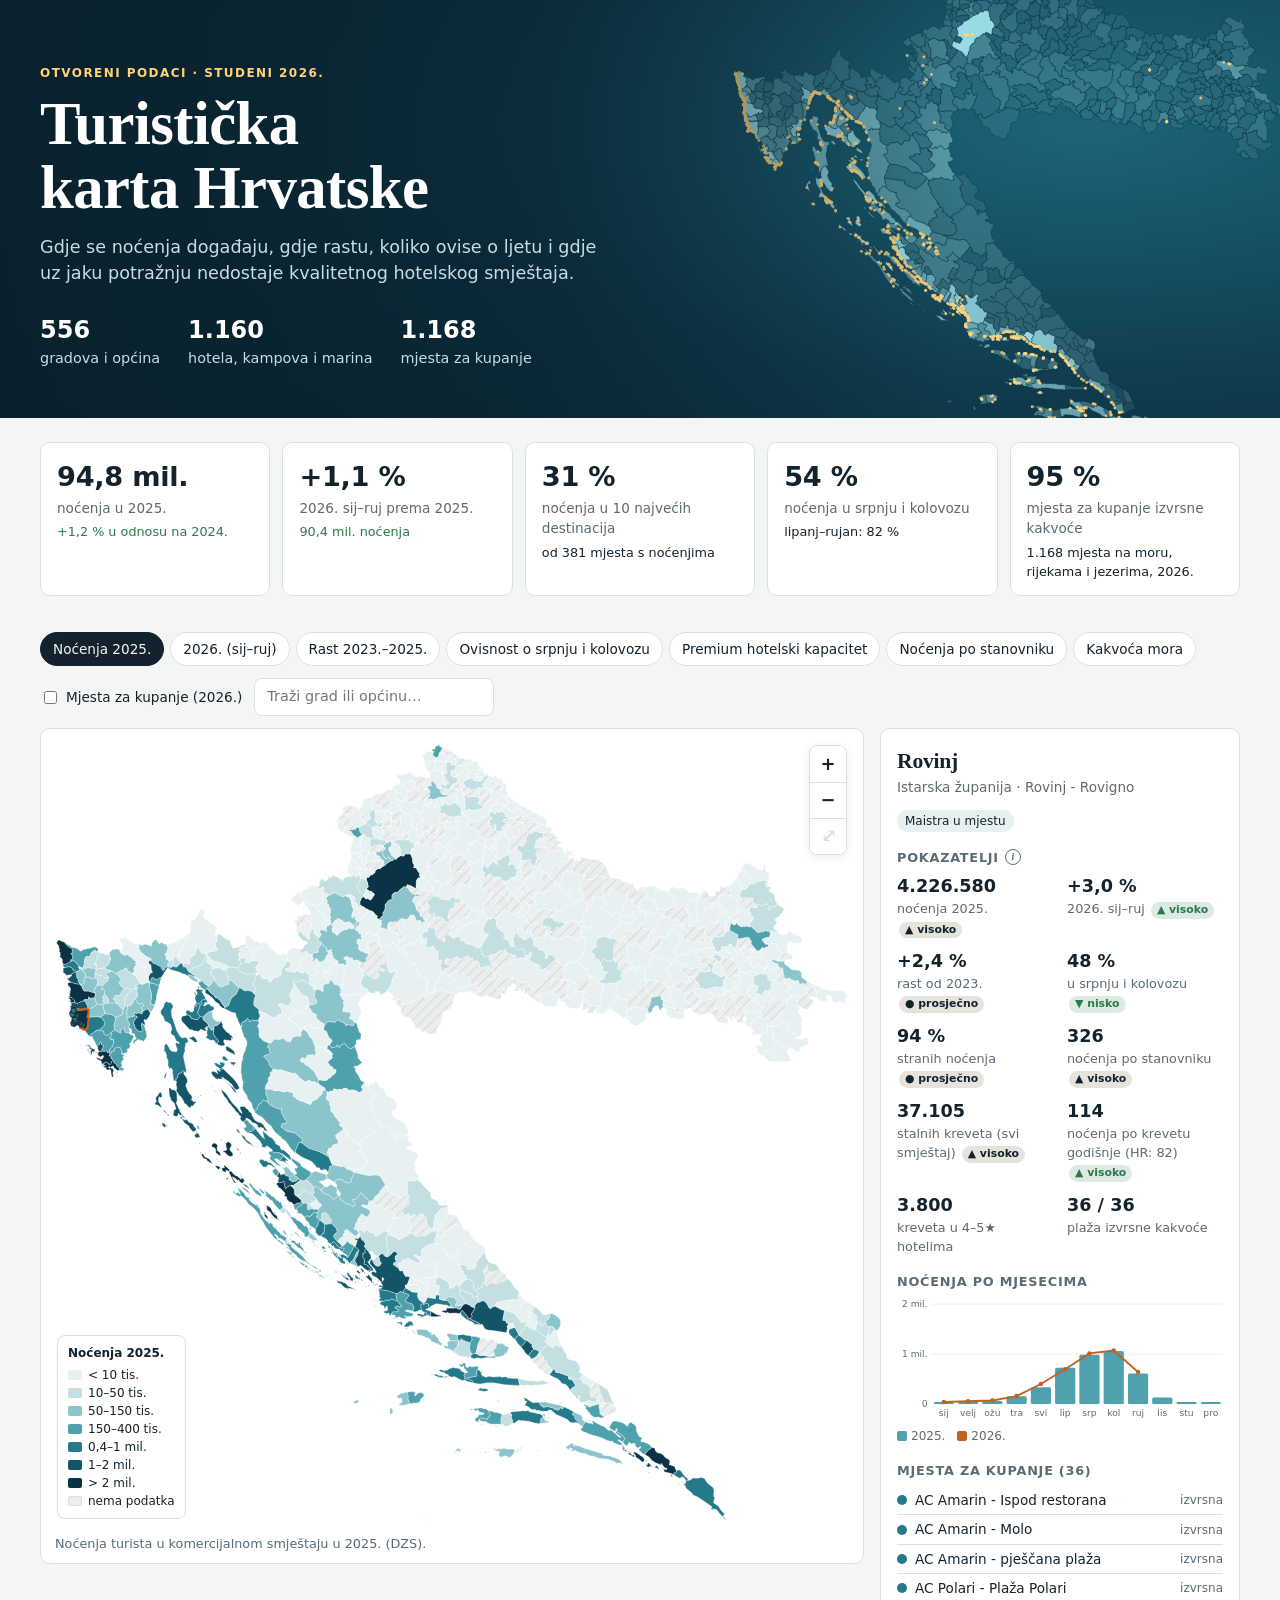
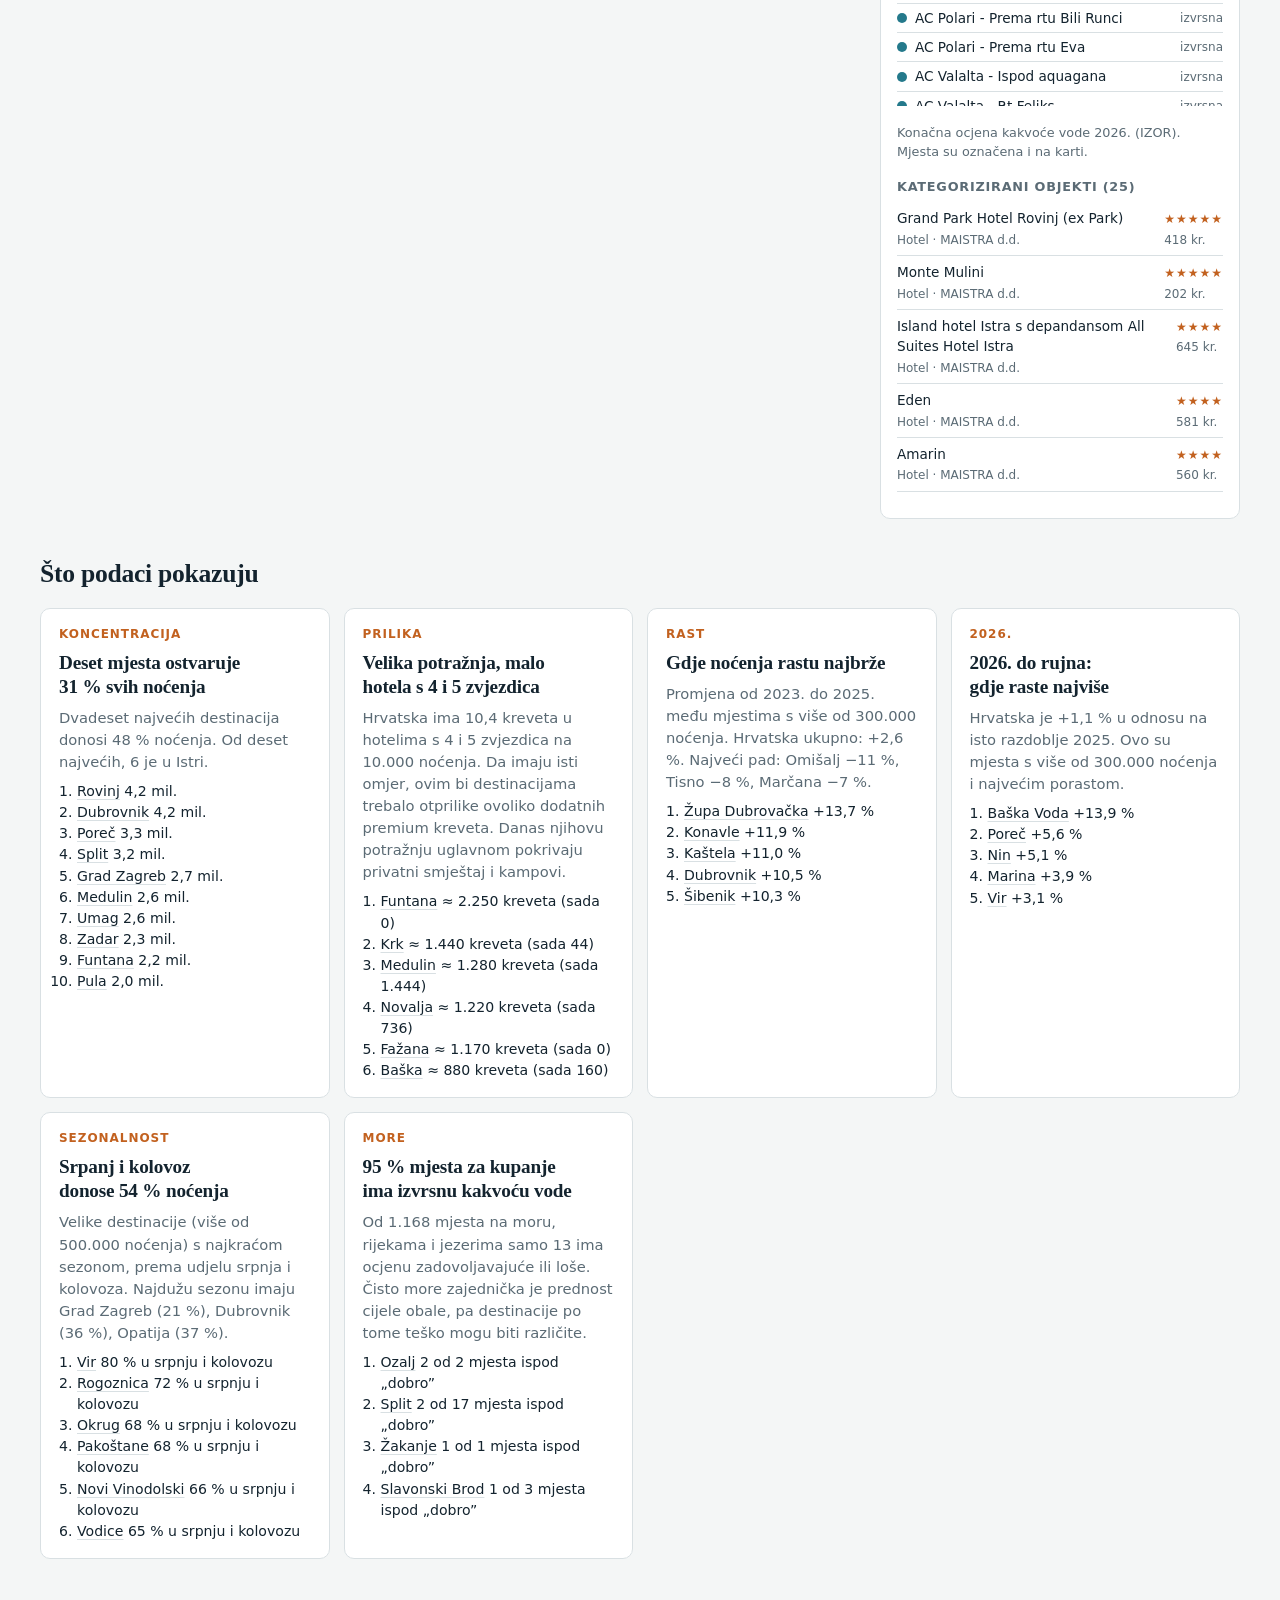
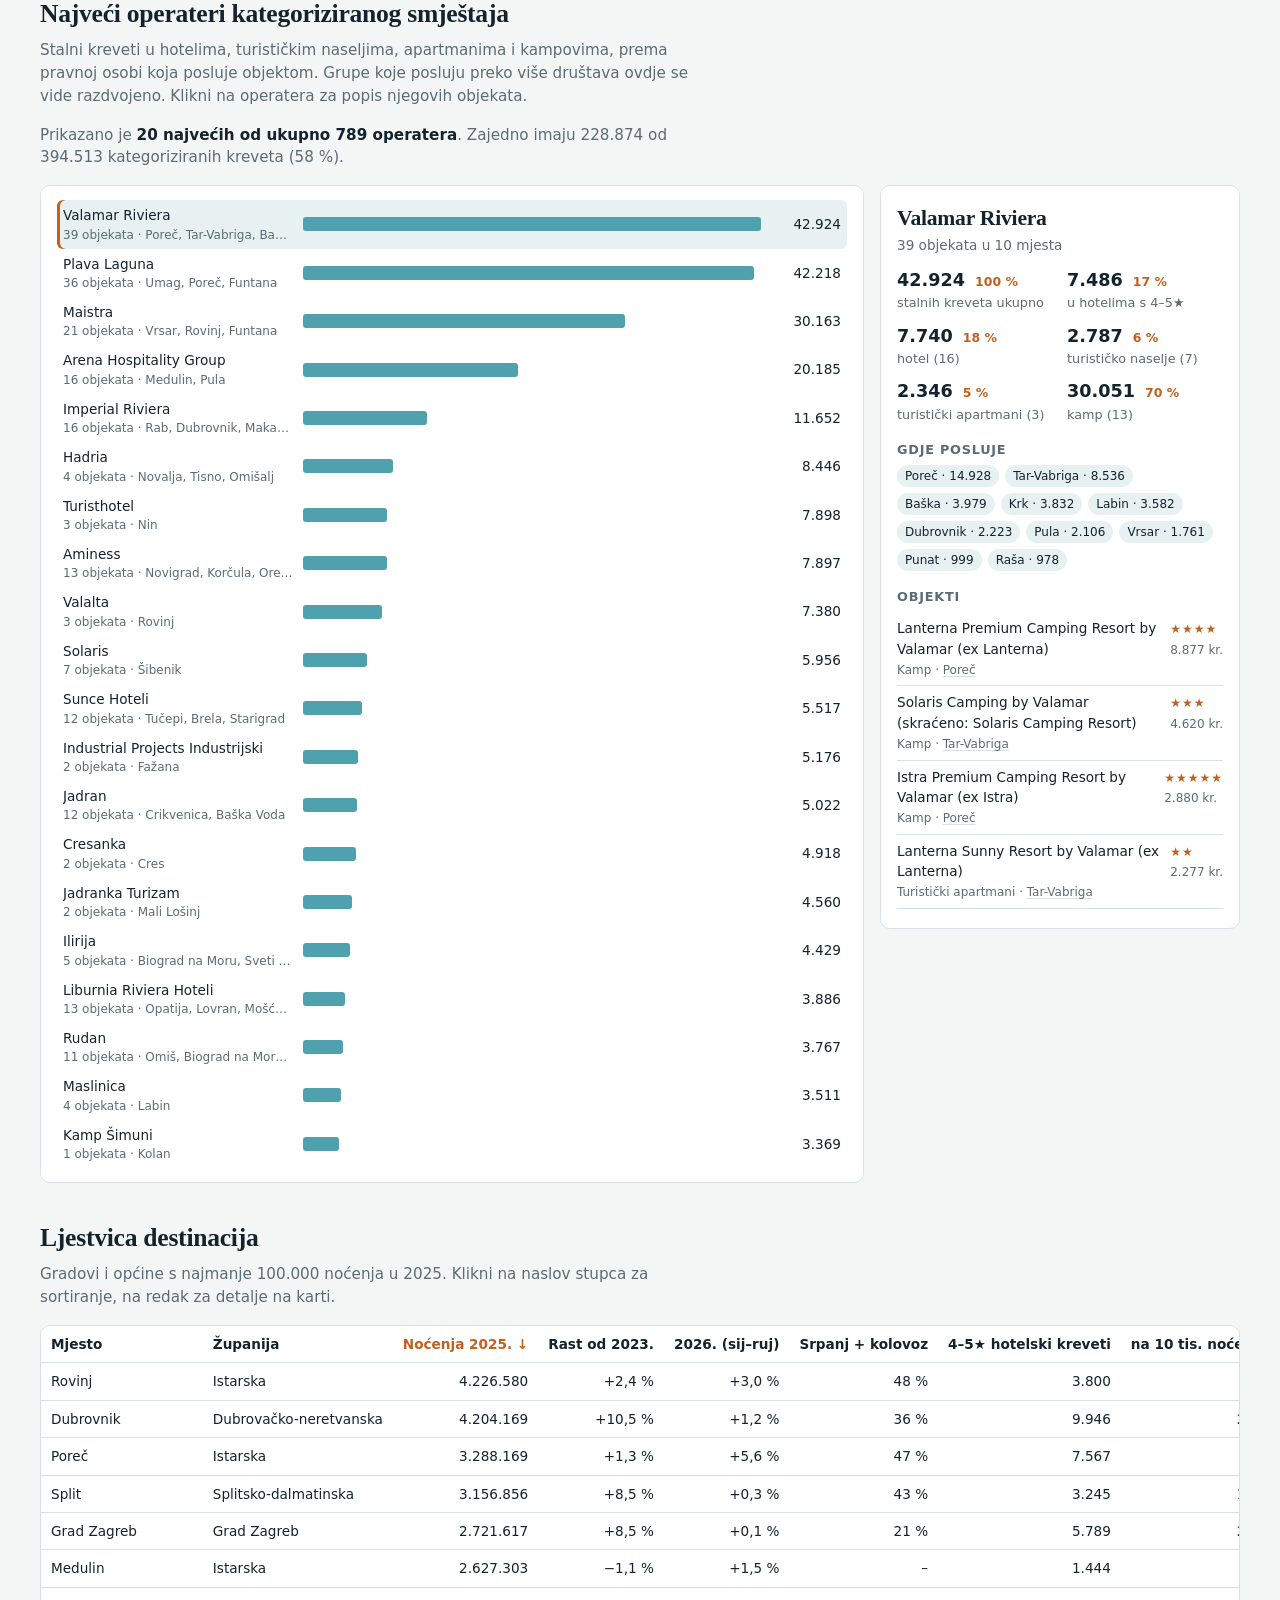
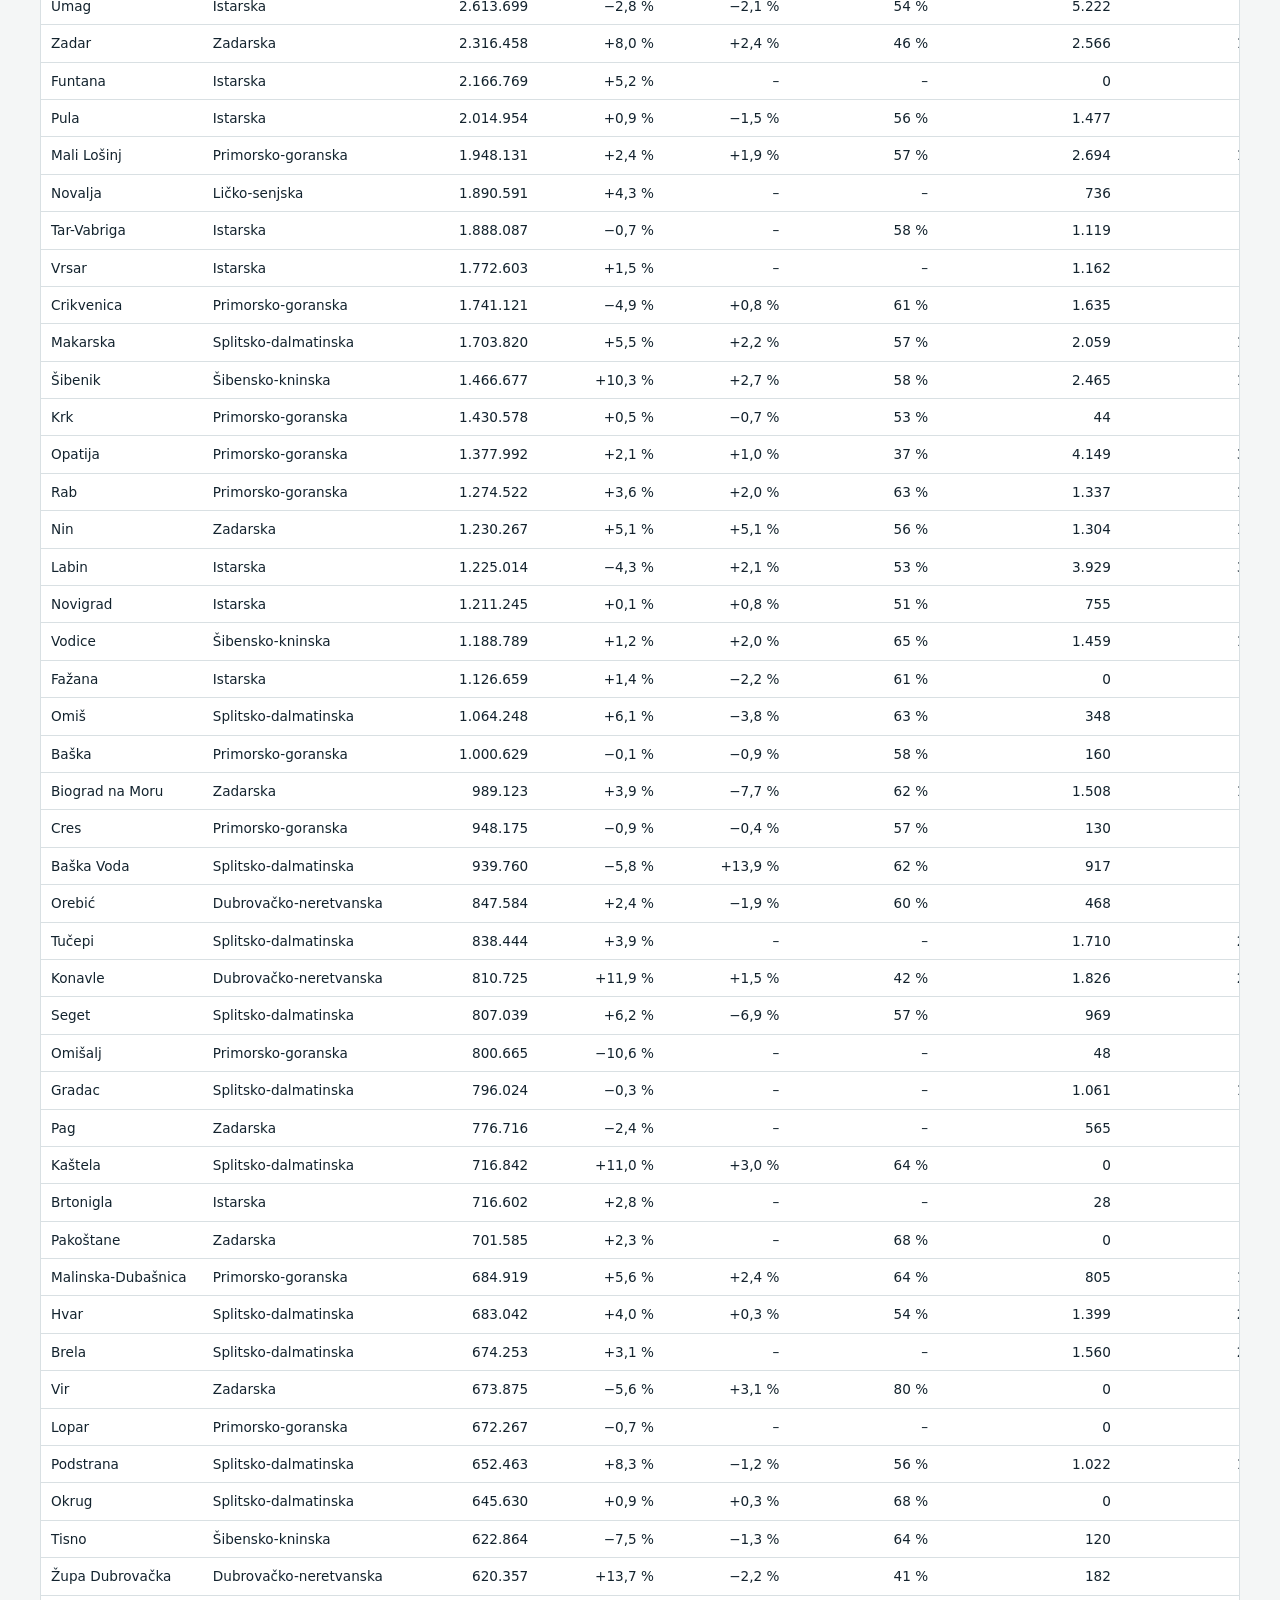
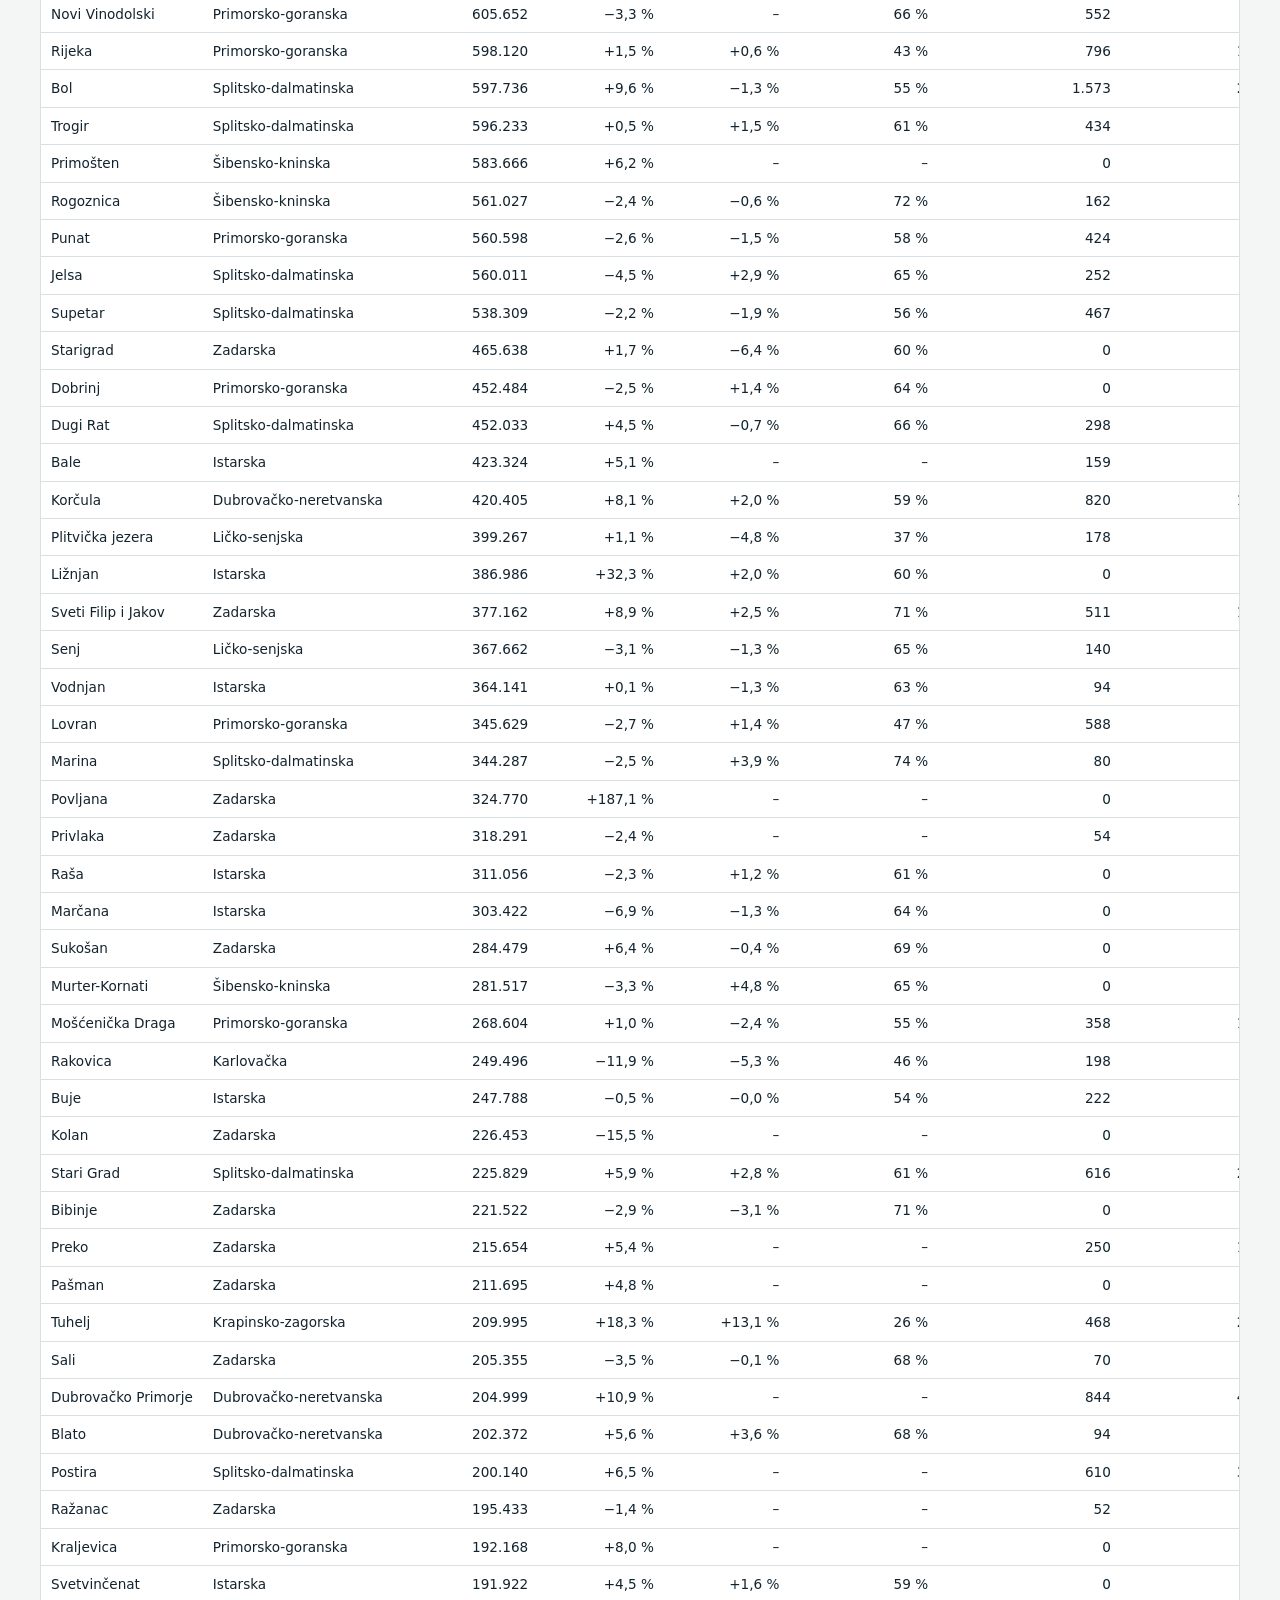
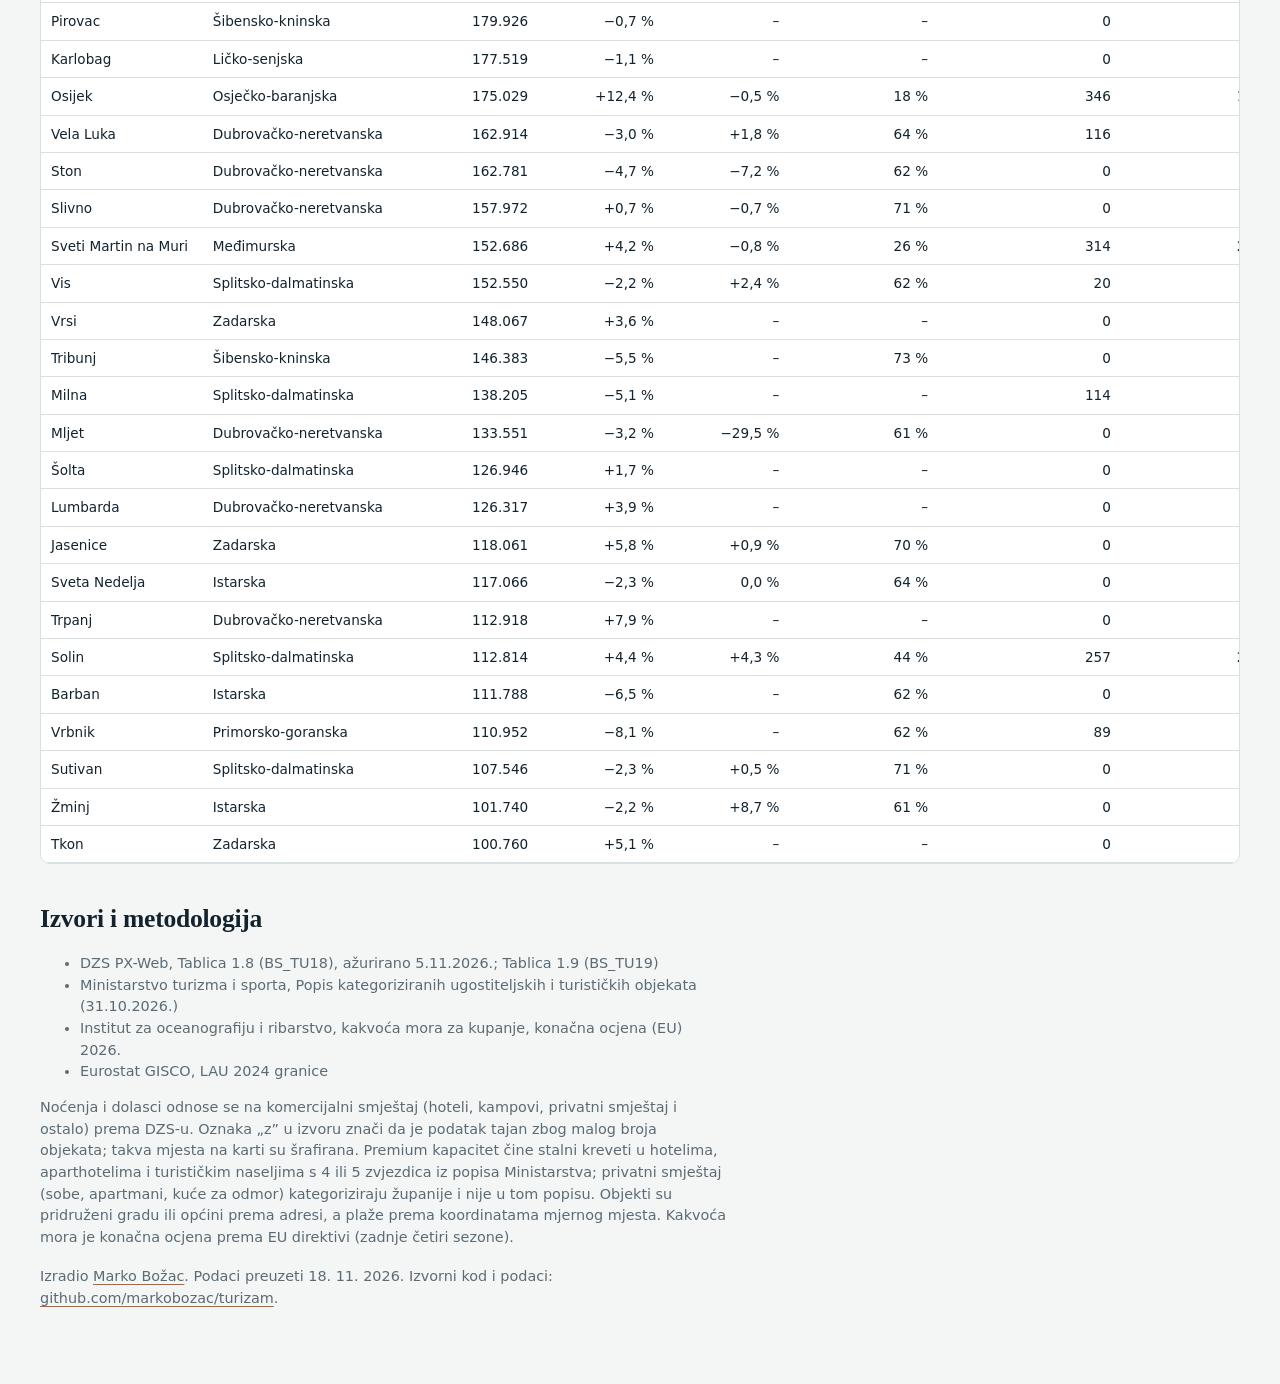
==== site/index.html @ 1a979b87 "Turistička karta Hrvatske: stranica, podaci i CD na markobozac.com/turizam Co-Authored-By: Claude Op" ====
<!DOCTYPE html>
<html lang="hr">
<head>
<meta charset="utf-8">
<meta name="viewport" content="width=device-width, initial-scale=1">
<title>Turistička karta Hrvatske</title>
<meta name="description" content="Noćenja, rast, sezonalnost, premium kapaciteti i kakvoća mora za svih 556 gradova i općina u Hrvatskoj. Otvoreni podaci DZS-a, Ministarstva turizma i sporta i IZOR-a.">
<link rel="canonical" href="https://markobozac.com/turizam/">
<link rel="icon" href="favicon.svg" type="image/svg+xml">
<meta name="theme-color" content="#0f3b4d">
<meta property="og:type" content="website">
<meta property="og:title" content="Turistička karta Hrvatske">
<meta property="og:description" content="Noćenja, rast, sezonalnost, premium hotelski kapaciteti i kakvoća mora za svih 556 gradova i općina. Otvoreni podaci DZS-a, Ministarstva turizma i sporta i IZOR-a.">
<meta property="og:url" content="https://markobozac.com/turizam/">
<meta property="og:locale" content="hr_HR">
<link rel="stylesheet" href="app.css">
</head>
<body>
<header class="top">
  <svg id="herobg" class="herobg" aria-hidden="true" focusable="false"></svg>
  <div class="wrap">
    <p class="kicker">Otvoreni podaci · studeni 2026.</p>
    <h1>Turistička karta Hrvatske</h1>
    <p class="lede">Gdje se noćenja događaju, gdje rastu, koliko ovise o ljetu i gdje uz jaku potražnju nedostaje kvalitetnog hotelskog smještaja.</p>
    <p class="herofig" id="herofig"></p>
  </div>
</header>

<main class="wrap">
  <section class="kpis" id="kpis" aria-label="Ključni pokazatelji"></section>

  <section class="mapblock" aria-label="Karta">
    <div class="mapctl">
      <div class="metric-tabs" role="tablist" id="metricTabs"></div>
      <div class="mapopts">
        <label class="chk"><input type="checkbox" id="showBeaches"> Mjesta za kupanje (2026.)</label>
        <div class="search">
          <label for="q" class="sr">Traži grad ili općinu</label>
          <input id="q" type="search" placeholder="Traži grad ili općinu…" autocomplete="off">
          <ul id="qres" class="qres" hidden></ul>
        </div>
      </div>
    </div>
    <div class="mapgrid">
      <figure class="map" id="mapfig">
        <svg id="map" role="img" aria-label="Karta gradova i općina"></svg>
        <div class="legend" id="legend"></div>
        <div class="tip" id="tip" hidden></div>
        <figcaption id="metricNote" class="note"></figcaption>
      </figure>
      <aside class="panel" id="panel" aria-live="polite"></aside>
    </div>
  </section>

  <section class="insights" aria-labelledby="ins-h">
    <h2 id="ins-h">Što podaci pokazuju</h2>
    <div class="cards" id="insights"></div>
  </section>

  <section class="ops" aria-labelledby="ops-h">
    <h2 id="ops-h">Najveći operateri kategoriziranog smještaja</h2>
    <p class="sub">Stalni kreveti u hotelima, turističkim naseljima, apartmanima i kampovima, prema pravnoj osobi koja posluje objektom. Grupe koje posluju preko više društava ovdje se vide razdvojeno. Klikni na operatera za popis njegovih objekata.</p>
    <p class="sub opscount" id="opsCount"></p>
    <div class="mapgrid"><div id="opsChart" class="opschart"></div><aside class="panel" id="opsPanel" aria-live="polite"></aside></div>
  </section>

  <section class="rank" aria-labelledby="rank-h">
    <h2 id="rank-h">Ljestvica destinacija</h2>
    <p class="sub">Gradovi i općine s najmanje 100.000 noćenja u 2025. Klikni na naslov stupca za sortiranje, na redak za detalje na karti.</p>
    <div class="tablewrap"><table id="rankTable"></table></div>
  </section>

  <section class="method" aria-labelledby="m-h">
    <h2 id="m-h">Izvori i metodologija</h2>
    <ul id="sources"></ul>
    <p>Noćenja i dolasci odnose se na komercijalni smještaj (hoteli, kampovi, privatni smještaj i ostalo) prema DZS-u. Oznaka „z” u izvoru znači da je podatak tajan zbog malog broja objekata; takva mjesta na karti su šrafirana. Premium kapacitet čine stalni kreveti u hotelima, aparthotelima i turističkim naseljima s 4 ili 5 zvjezdica iz popisa Ministarstva; privatni smještaj (sobe, apartmani, kuće za odmor) kategoriziraju županije i nije u tom popisu. Objekti su pridruženi gradu ili općini prema adresi, a plaže prema koordinatama mjernog mjesta. Kakvoća mora je konačna ocjena prema EU direktivi (zadnje četiri sezone).</p>
    <p class="by">Izradio <a href="https://markobozac.com/">Marko Božac</a>. Podaci preuzeti 18. 11. 2026. Izvorni kod i podaci: <a href="https://github.com/markobozac/turizam">github.com/markobozac/turizam</a>.</p>
  </section>
</main>

<script src="data.js"></script>
<script src="app.js"></script>
</body>
</html>
---- site/app.css ----
/* Layout: one column of sections; map + detail panel side by side on desktop, stacked on phone. */
:root {
  --bg: #f4f6f6;
  --surface: #ffffff;
  --ink: #13232e;
  --muted: #5b6b75;
  --line: #d9e0e3;
  --accent: #c2611f;      /* used for highlights: selection, premium gap */
  --sea-0: #e8f1f2; --sea-1: #c3dfe2; --sea-2: #8cc4cb; --sea-3: #4fa1ad; --sea-4: #24798b; --sea-5: #145468; --sea-6: #0b3346;
  --neg-2: #b4472e; --neg-1: #e39a83; --neu: #e6e3dc; --pos-1: #8cc4cb; --pos-2: #24798b;
  --nodata: #eceeee;
  --good: #2c7a4b; --warn: #b7791f; --bad: #b4472e;
  --font-display: "Iowan Old Style", "Palatino Linotype", Palatino, "Book Antiqua", Georgia, serif;
  --font-body: system-ui, -apple-system, "Segoe UI", Roboto, "Helvetica Neue", Arial, sans-serif;
  --r: 10px;
  color-scheme: light;
}
@media (prefers-color-scheme: dark) {
  :root:not([data-theme="light"]) {
    --bg: #0e171d; --surface: #15212a; --ink: #e5ecef; --muted: #9aabb4; --line: #263540; --accent: #e8894a;
    --sea-0: #1b2c35; --sea-1: #1d4250; --sea-2: #1f5e6d; --sea-3: #2a7f8e; --sea-4: #4aa3af; --sea-5: #85c7cf; --sea-6: #c9e8eb;
    --neg-2: #e07a5f; --neg-1: #8a4a3a; --neu: #2b3940; --pos-1: #1f5e6d; --pos-2: #4aa3af; --nodata: #1c272e;
    color-scheme: dark;
  }
}
:root[data-theme="dark"] {
  --bg: #0e171d; --surface: #15212a; --ink: #e5ecef; --muted: #9aabb4; --line: #263540; --accent: #e8894a;
  --sea-0: #1b2c35; --sea-1: #1d4250; --sea-2: #1f5e6d; --sea-3: #2a7f8e; --sea-4: #4aa3af; --sea-5: #85c7cf; --sea-6: #c9e8eb;
  --neg-2: #e07a5f; --neg-1: #8a4a3a; --neu: #2b3940; --pos-1: #1f5e6d; --pos-2: #4aa3af; --nodata: #1c272e;
  color-scheme: dark;
}

* { box-sizing: border-box; }
html, body { margin: 0; }
body { background: var(--bg); color: var(--ink); font: 16px/1.5 var(--font-body); -webkit-font-smoothing: antialiased; }
a { color: inherit; text-decoration-color: var(--accent); text-underline-offset: 3px; }
.wrap { max-width: 1240px; margin: 0 auto; padding: 0 20px; }
.sr { position: absolute; width: 1px; height: 1px; overflow: hidden; clip: rect(0 0 0 0); }
h1, h2, h3 { font-family: var(--font-display); font-weight: 600; text-wrap: balance; margin: 0; letter-spacing: -0.01em; }
h2 { font-size: 1.6rem; margin-bottom: 6px; }
.opscount { margin-top: -8px; }
.opscount b { color: var(--ink); }
.sub { color: var(--muted); max-width: 70ch; margin: 0 0 16px; font-size: .95rem; }
:focus-visible { outline: 2px solid var(--accent); outline-offset: 2px; }

.top { position: relative; overflow: hidden; padding: 64px 0 48px; color: #f2f8f9; border-bottom: 0;
  background: radial-gradient(120% 140% at 85% 30%, #1d6478 0%, #0f3b4d 45%, #08202c 100%); }
.top::after { content: ""; position: absolute; inset: 0; pointer-events: none;
  background: linear-gradient(90deg, rgba(8,32,44,.92) 0%, rgba(8,32,44,.65) 42%, rgba(8,32,44,0) 75%); }
.herobg { position: absolute; right: -2%; top: 50%; transform: translateY(-50%); height: 135%; width: auto; max-width: none; pointer-events: none; }
.top .wrap { position: relative; z-index: 1; }
.kicker { text-transform: uppercase; letter-spacing: .12em; font-size: .75rem; color: #ffd27a; margin: 0 0 10px; font-weight: 600; }
.top h1 { font-size: clamp(2.2rem, 5.5vw, 3.8rem); line-height: 1.05; max-width: 14ch; color: #fff; }
.lede { max-width: 52ch; color: #c8dde2; font-size: 1.1rem; margin: 14px 0 0; }
.herofig { display: flex; flex-wrap: wrap; gap: 8px 28px; margin: 26px 0 0; font-size: .9rem; color: #c8dde2; }
.herofig b { display: block; font-size: 1.5rem; color: #fff; font-variant-numeric: tabular-nums; font-weight: 650; }
@media (max-width: 700px) {
  .top { padding: 44px 0 36px; }
  .herobg { right: -35%; height: 120%; opacity: .55; }
  .top::after { background: linear-gradient(180deg, rgba(8,32,44,.55), rgba(8,32,44,.8)); }
}

main > section { margin-top: 36px; }
.kpis { display: grid; grid-template-columns: repeat(auto-fit, minmax(150px, 1fr)); gap: 12px; margin-top: 24px !important; }
.kpi { background: var(--surface); border: 1px solid var(--line); border-radius: var(--r); padding: 14px 16px; }
.kpi .v { font-size: 1.7rem; font-weight: 650; font-variant-numeric: tabular-nums; letter-spacing: -.01em; }
.kpi .l { font-size: .85rem; color: var(--muted); }
.kpi .d { font-size: .8rem; margin-top: 4px; font-variant-numeric: tabular-nums; }
.up { color: var(--good); } .down { color: var(--bad); }

.mapctl { display: flex; flex-wrap: wrap; gap: 12px; align-items: center; justify-content: space-between; margin-bottom: 12px; }
.metric-tabs { display: flex; flex-wrap: wrap; gap: 6px; }
.metric-tabs button { font: inherit; font-size: .85rem; border: 1px solid var(--line); background: var(--surface); color: var(--ink); border-radius: 999px; padding: 6px 12px; cursor: pointer; }
.metric-tabs button[aria-selected="true"] { background: var(--ink); color: var(--bg); border-color: var(--ink); }
.mapopts { display: flex; gap: 12px; align-items: center; flex-wrap: wrap; }
.chk { font-size: .85rem; display: flex; gap: 6px; align-items: center; cursor: pointer; }
.search { position: relative; }
.search input { font: inherit; font-size: .9rem; padding: 7px 12px; border: 1px solid var(--line); border-radius: 8px; background: var(--surface); color: var(--ink); width: 240px; max-width: 100%; }
.qres { position: absolute; z-index: 5; top: 100%; left: 0; right: 0; margin: 4px 0 0; padding: 4px; list-style: none; background: var(--surface); border: 1px solid var(--line); border-radius: 8px; box-shadow: 0 8px 24px rgba(0,0,0,.12); max-height: 260px; overflow: auto; }
.qres li { padding: 6px 8px; border-radius: 6px; cursor: pointer; font-size: .9rem; }
.qres li:hover, .qres li[aria-selected="true"] { background: var(--sea-0); }
.qres small { color: var(--muted); }

.mapgrid { display: grid; grid-template-columns: minmax(0, 1fr) 360px; gap: 16px; align-items: start; }
@media (max-width: 900px) { .mapgrid { grid-template-columns: 1fr; } }
.map { position: relative; margin: 0; background: var(--surface); border: 1px solid var(--line); border-radius: var(--r); padding: 8px; }
#map { width: 100%; height: auto; display: block; touch-action: pan-y; cursor: grab; user-select: none; -webkit-user-select: none; }
#map path.u { stroke: var(--surface); stroke-width: .35; cursor: pointer; vector-effect: non-scaling-stroke; }
#map path.u:hover { stroke: var(--ink); stroke-width: 1.2; }
#map path.u.sel { stroke: var(--accent); stroke-width: 2.2; }
#map circle.b { stroke: var(--surface); stroke-width: .6; vector-effect: non-scaling-stroke; cursor: pointer; }
#map circle.b:hover { stroke: var(--ink); stroke-width: 1.5; }
.zoomctl { position: absolute; top: 16px; right: 16px; display: flex; flex-direction: column; border: 1px solid var(--line); border-radius: 8px; overflow: hidden; background: var(--surface); box-shadow: 0 2px 8px rgba(0,0,0,.08); }
.zoomctl button { font: 600 18px/1 var(--font-body); width: 36px; height: 36px; border: 0; background: var(--surface); color: var(--ink); cursor: pointer; }
.zoomctl button + button { border-top: 1px solid var(--line); }
.zoomctl button:hover:not(:disabled) { background: var(--sea-0); }
.zoomctl button:disabled { color: var(--line); cursor: default; }
.note { font-size: .8rem; color: var(--muted); padding: 6px 6px 2px; }
.legend { position: absolute; left: 16px; bottom: 44px; background: color-mix(in srgb, var(--surface) 92%, transparent); border: 1px solid var(--line); border-radius: 8px; padding: 8px 10px; font-size: .75rem; max-width: 220px; }
.legend .t { font-weight: 600; margin-bottom: 4px; }
.legend .row { display: flex; align-items: center; gap: 6px; font-variant-numeric: tabular-nums; }
.legend .sw { width: 14px; height: 10px; border-radius: 2px; flex: none; }
@media (max-width: 600px) { .legend { position: static; margin: 6px; max-width: none; display: flex; flex-wrap: wrap; gap: 4px 10px; } .legend .t { width: 100%; } }
.tip { position: absolute; pointer-events: none; background: var(--ink); color: var(--bg); padding: 6px 9px; border-radius: 6px; font-size: .8rem; max-width: 240px; z-index: 4; }
.tip b { display: block; }

.panel { background: var(--surface); border: 1px solid var(--line); border-radius: var(--r); padding: 16px; min-height: 300px; }
.panel h3 { font-size: 1.35rem; }
.panel .cty { color: var(--muted); font-size: .85rem; margin-bottom: 12px; }
.stats { display: grid; grid-template-columns: 1fr 1fr; gap: 10px 14px; margin: 6px 0 12px; }
.stats div { font-size: .8rem; color: var(--muted); }
.stats .pc { font-size: .78rem; font-weight: 600; color: var(--accent); margin-left: 4px; }
.lvl { display: inline-block; font-size: .68rem; font-weight: 600; padding: 0 6px; border-radius: 999px; margin-left: 2px; white-space: nowrap; background: var(--neu); color: var(--ink); }
.lvl.good { background: color-mix(in srgb, var(--good) 16%, transparent); color: var(--good); }
.lvl.bad { background: color-mix(in srgb, var(--bad) 14%, transparent); color: var(--bad); }
.sh { display: flex; align-items: center; gap: 6px; }
.info { position: relative; display: inline-grid; place-items: center; width: 16px; height: 16px; border-radius: 50%; border: 1px solid var(--muted); color: var(--muted); font: italic 600 10px/1 Georgia, serif; text-transform: none; letter-spacing: 0; cursor: help; }
.info .pop { display: none; position: absolute; z-index: 6; top: 22px; left: -8px; width: 250px; padding: 8px 10px; border-radius: 6px; background: var(--ink); color: var(--bg); font: 400 .78rem/1.4 var(--font-body); text-transform: none; letter-spacing: 0; box-shadow: 0 6px 18px rgba(0,0,0,.18); }
.info:hover .pop, .info:focus .pop { display: block; }
.stats b { display: block; font-size: 1.1rem; color: var(--ink); font-variant-numeric: tabular-nums; font-weight: 650; }
.panel h4 { font-size: .8rem; text-transform: uppercase; letter-spacing: .06em; color: var(--muted); margin: 16px 0 6px; }
.chips { display: flex; flex-wrap: wrap; gap: 6px; }
.chip { font-size: .75rem; padding: 2px 8px; border-radius: 999px; background: var(--sea-0); }
.chip.warn { background: color-mix(in srgb, var(--accent) 18%, transparent); }
.objlist { list-style: none; padding: 0; margin: 0; max-height: 300px; overflow: auto; font-size: .85rem; }
.objlist li { display: grid; grid-template-columns: 1fr auto; gap: 2px 8px; padding: 6px 0; border-bottom: 1px solid var(--line); }
.objlist .on { color: var(--muted); font-size: .75rem; grid-column: 1 / -1; }
.stars { color: var(--accent); letter-spacing: 1px; font-size: .75rem; white-space: nowrap; }
.empty { color: var(--muted); font-size: .9rem; }
.beachlist { list-style: none; padding: 0; margin: 0; max-height: 220px; overflow: auto; font-size: .85rem; }
.beachlist li { display: grid; grid-template-columns: 10px 1fr auto; gap: 8px; align-items: center; padding: 4px 0; border-bottom: 1px solid var(--line); }
.beachlist .qd { width: 10px; height: 10px; border-radius: 50%; }
.beachlist .ql { font-size: .75rem; color: var(--muted); }
.beachlist .q3, .beachlist .q4 { color: var(--bad); font-weight: 600; }
#map circle.bs { stroke: var(--ink); stroke-width: .8; }
.mchart text { fill: var(--muted); font-size: 9px; }
.mchart .bar { fill: var(--sea-3); }
.mchart .ln { fill: none; stroke: var(--accent); stroke-width: 1.8; }
.mchart .dot { fill: var(--accent); }
.mchart .grid { stroke: var(--line); stroke-width: .5; }
.leg2 { display: flex; gap: 12px; font-size: .75rem; color: var(--muted); }
.leg2 i { display: inline-block; width: 10px; height: 10px; border-radius: 2px; margin-right: 4px; vertical-align: -1px; }

.cards { display: grid; grid-template-columns: repeat(auto-fit, minmax(280px, 1fr)); gap: 14px; margin-top: 14px; }
.card { background: var(--surface); border: 1px solid var(--line); border-radius: var(--r); padding: 16px 18px; display: flex; flex-direction: column; gap: 8px; }
.card .n { font-size: .75rem; text-transform: uppercase; letter-spacing: .08em; color: var(--accent); font-weight: 650; }
.card h3 { font-size: 1.2rem; line-height: 1.25; }
.card p { margin: 0; font-size: .92rem; color: var(--muted); }
.card ol { margin: 0; padding-left: 18px; font-size: .88rem; }
.card ol li { font-variant-numeric: tabular-nums; }
.card button.lnk { font: inherit; background: none; border: 0; padding: 0; color: var(--ink); text-decoration: underline; text-decoration-color: var(--line); text-underline-offset: 3px; cursor: pointer; }
.card button.lnk:hover { text-decoration-color: var(--accent); }

.opschart { background: var(--surface); border: 1px solid var(--line); border-radius: var(--r); padding: 14px 16px; }
.oprow { display: grid; grid-template-columns: minmax(120px, 230px) 1fr 70px; gap: 10px; align-items: center; font: inherit; font-size: .85rem; color: var(--ink); width: 100%; text-align: left; background: none; border: 0; border-radius: 6px; padding: 5px 6px; cursor: pointer; }
.oprow:hover { background: var(--sea-0); }
.oprow[aria-pressed="true"] { background: var(--sea-0); box-shadow: inset 3px 0 0 var(--accent); }
.oprow .barw { display: block; }
.oprow .bar { display: block; height: 14px; background: var(--sea-3); border-radius: 3px; }
.oprow .val { text-align: right; font-variant-numeric: tabular-nums; }
.oprow .nm { overflow: hidden; text-overflow: ellipsis; white-space: nowrap; }
.oprow .where { display: block; color: var(--muted); font-size: .75rem; overflow: hidden; text-overflow: ellipsis; }
.panel button.lnk { font: inherit; background: none; border: 0; padding: 0; color: inherit; text-decoration: underline; text-decoration-color: var(--line); text-underline-offset: 2px; cursor: pointer; }
.panel button.lnk:hover { text-decoration-color: var(--accent); }

.tablewrap { overflow-x: auto; background: var(--surface); border: 1px solid var(--line); border-radius: var(--r); }
table { border-collapse: collapse; width: 100%; font-size: .85rem; }
th, td { padding: 8px 10px; text-align: right; border-bottom: 1px solid var(--line); white-space: nowrap; font-variant-numeric: tabular-nums; }
th:first-child, td:first-child, th:nth-child(2), td:nth-child(2) { text-align: left; }
th { position: sticky; top: 0; background: var(--surface); cursor: pointer; font-weight: 600; user-select: none; }
th[aria-sort] { color: var(--accent); }
tbody tr { cursor: pointer; }
tbody tr:hover { background: var(--sea-0); }
td.muted { color: var(--muted); }

.method { padding-bottom: 60px; }
.method ul, .method p { max-width: 75ch; color: var(--muted); font-size: .9rem; }
.by { margin-top: 18px; }
@media (prefers-reduced-motion: reduce) { * { transition: none !important; } }
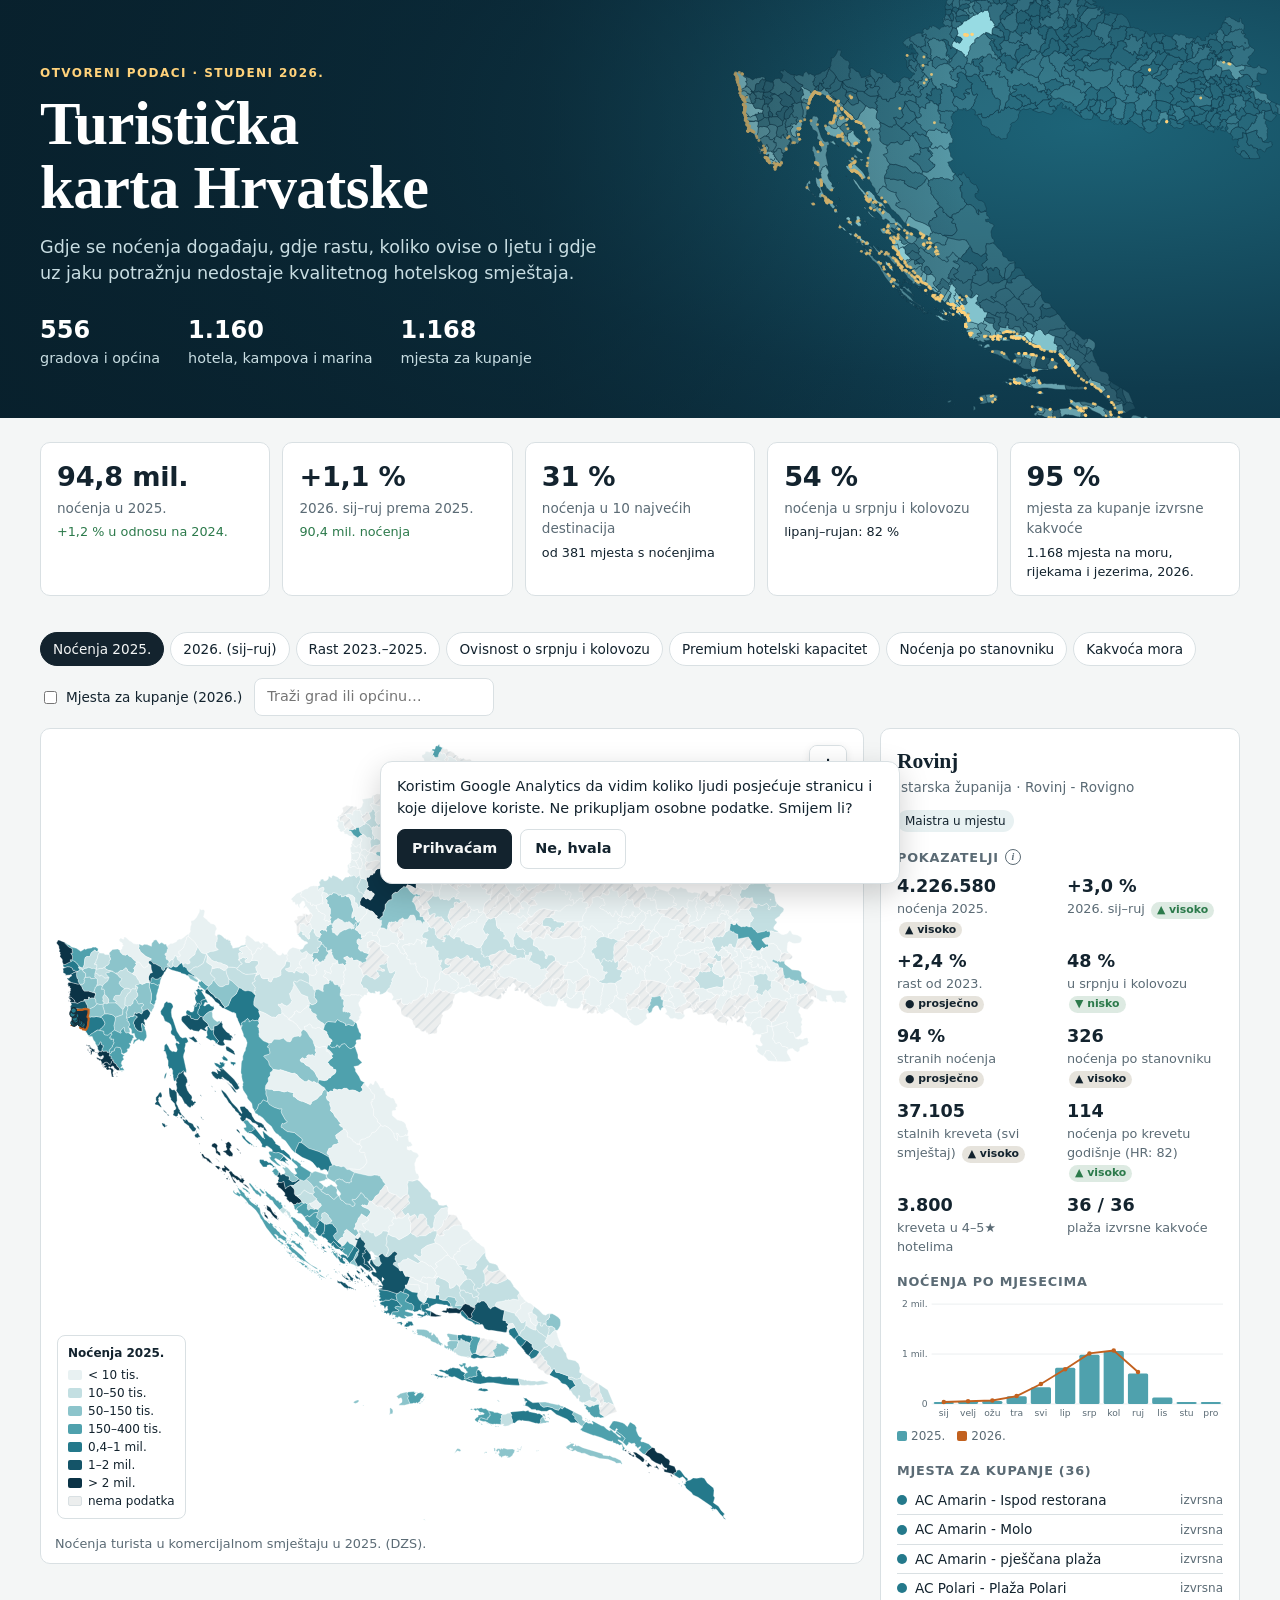
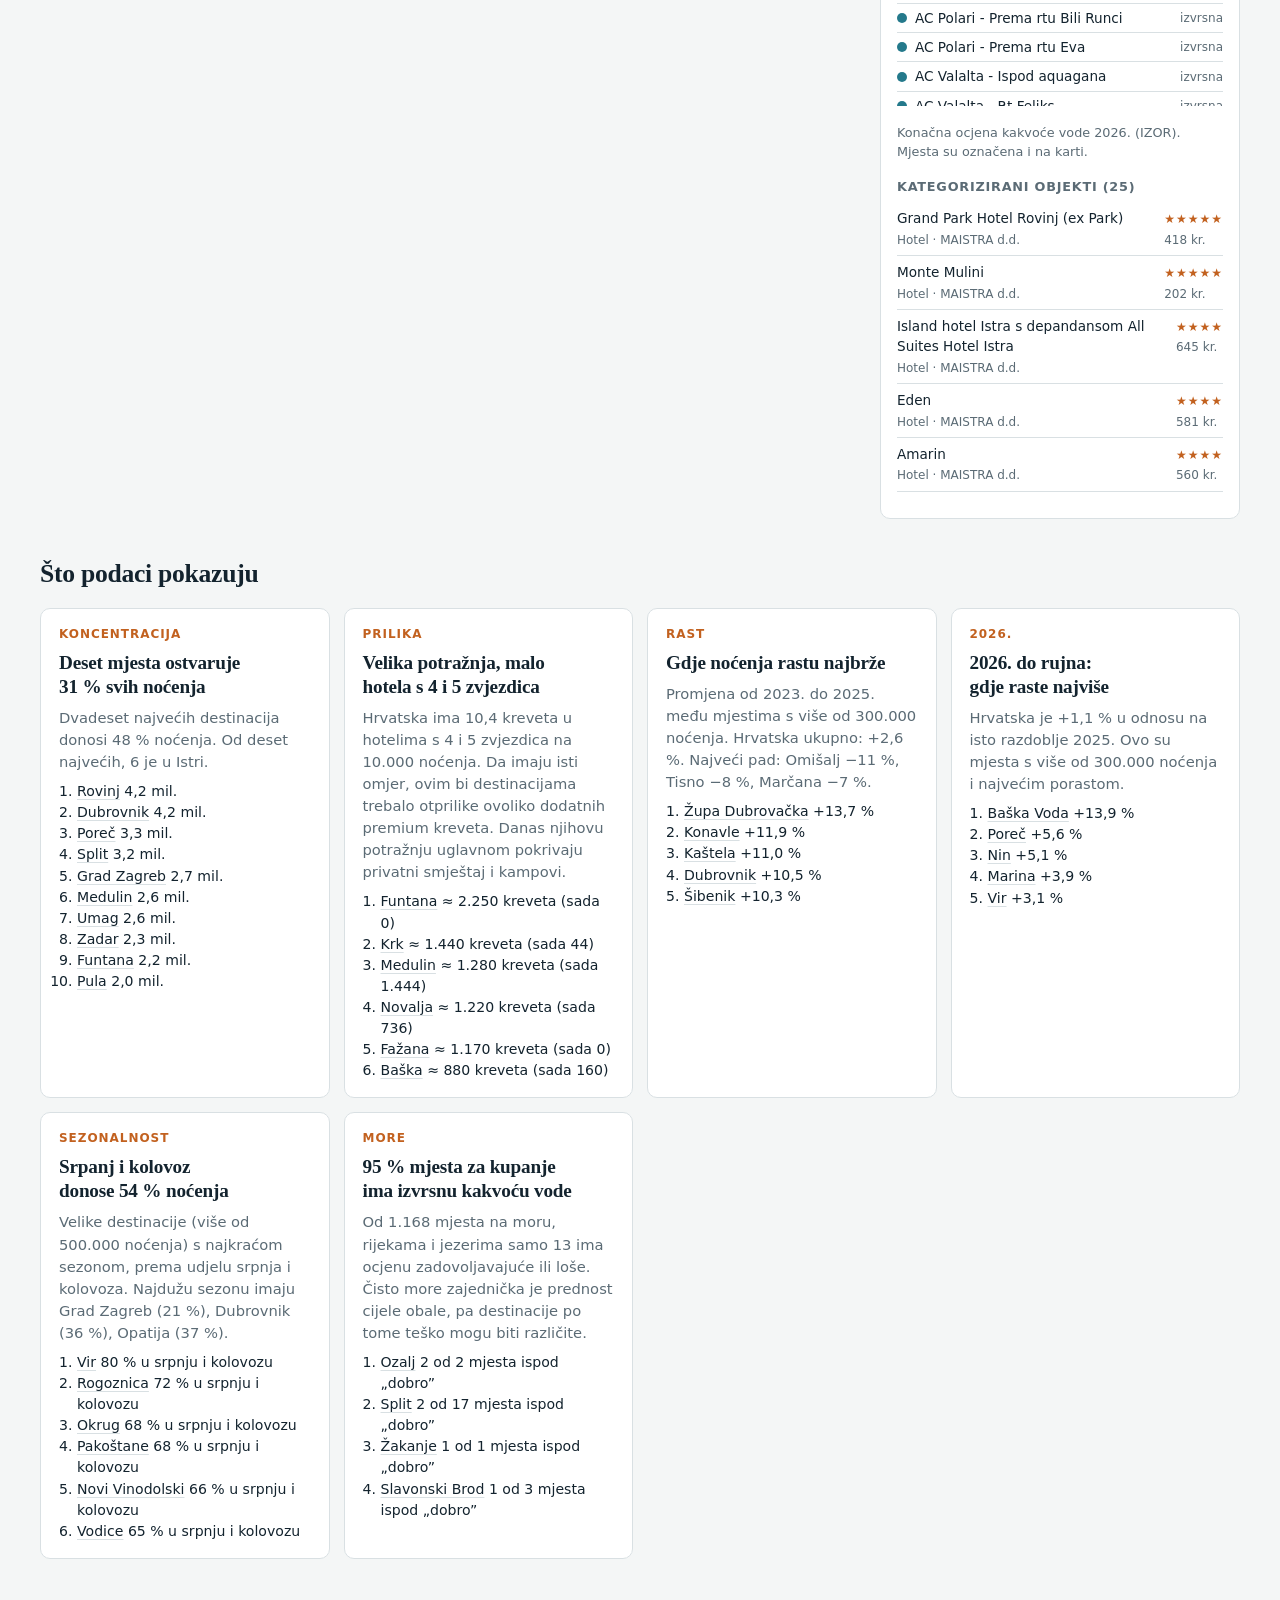
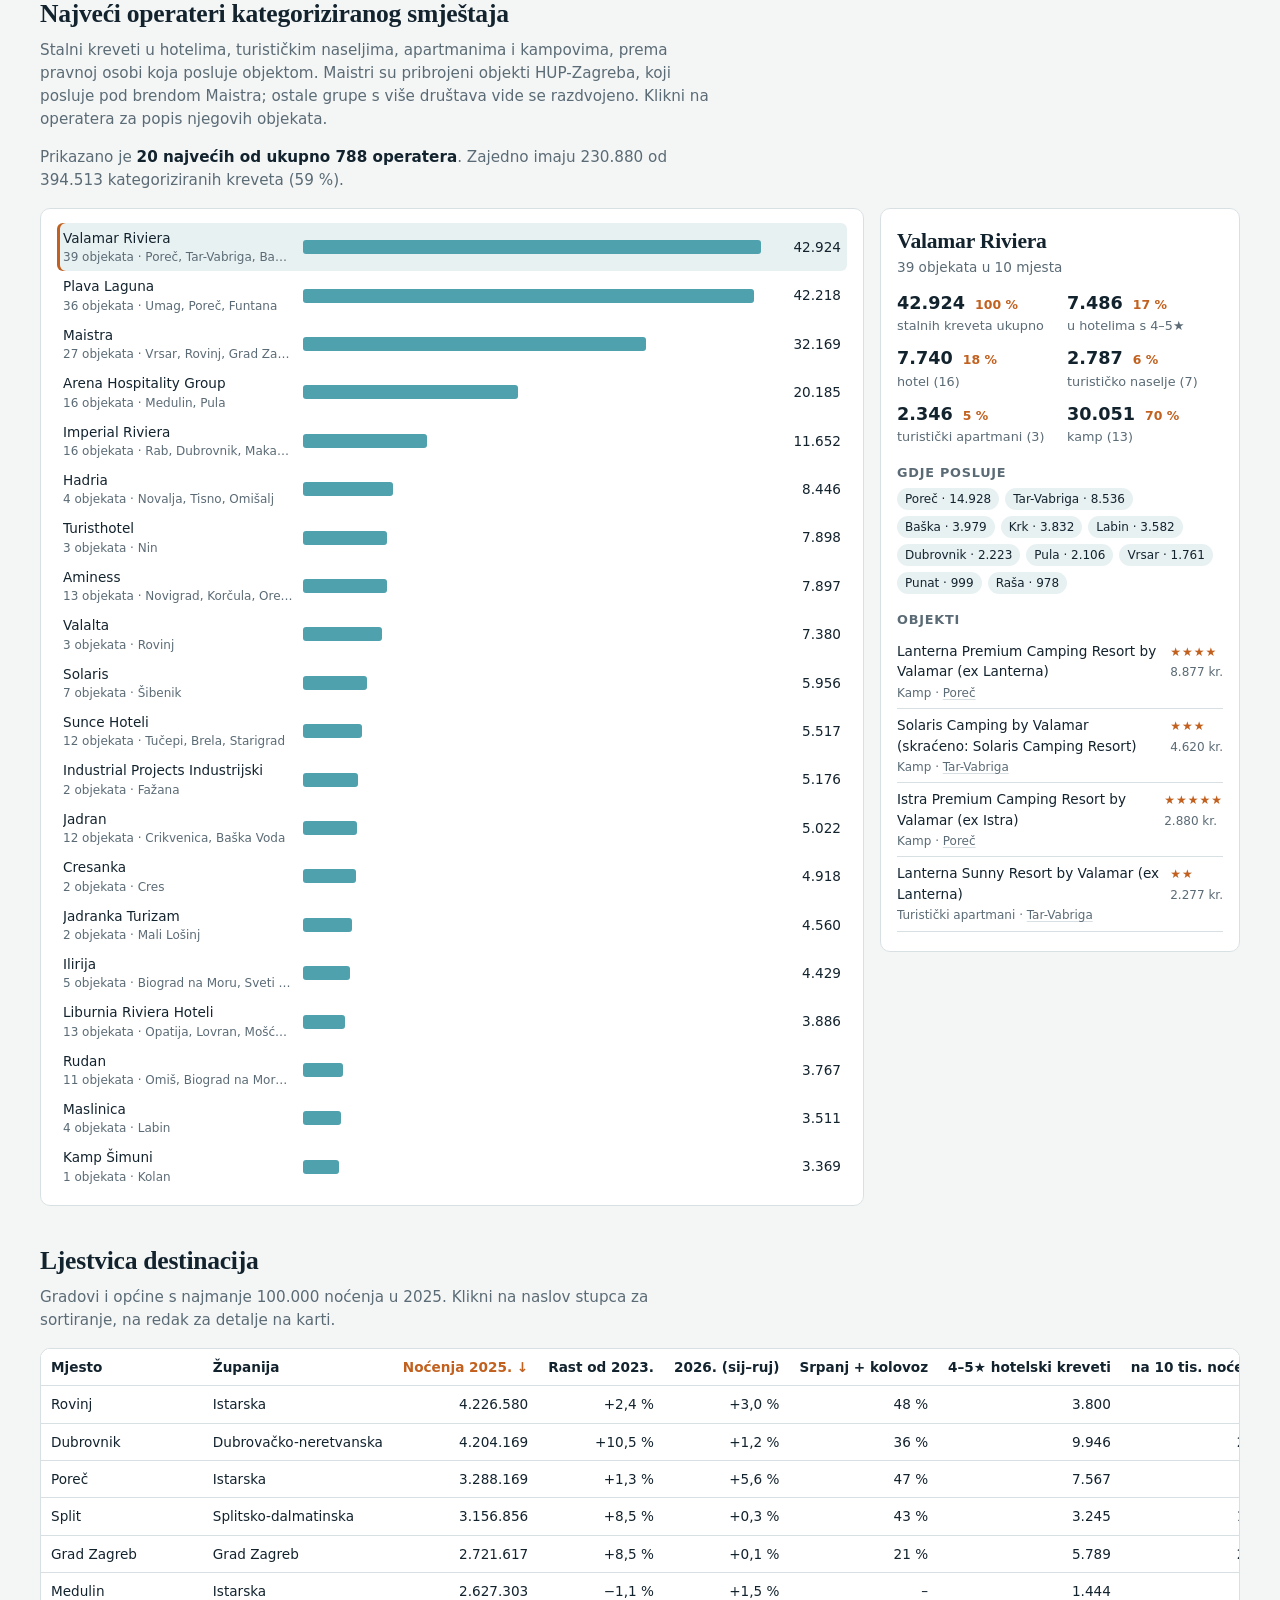
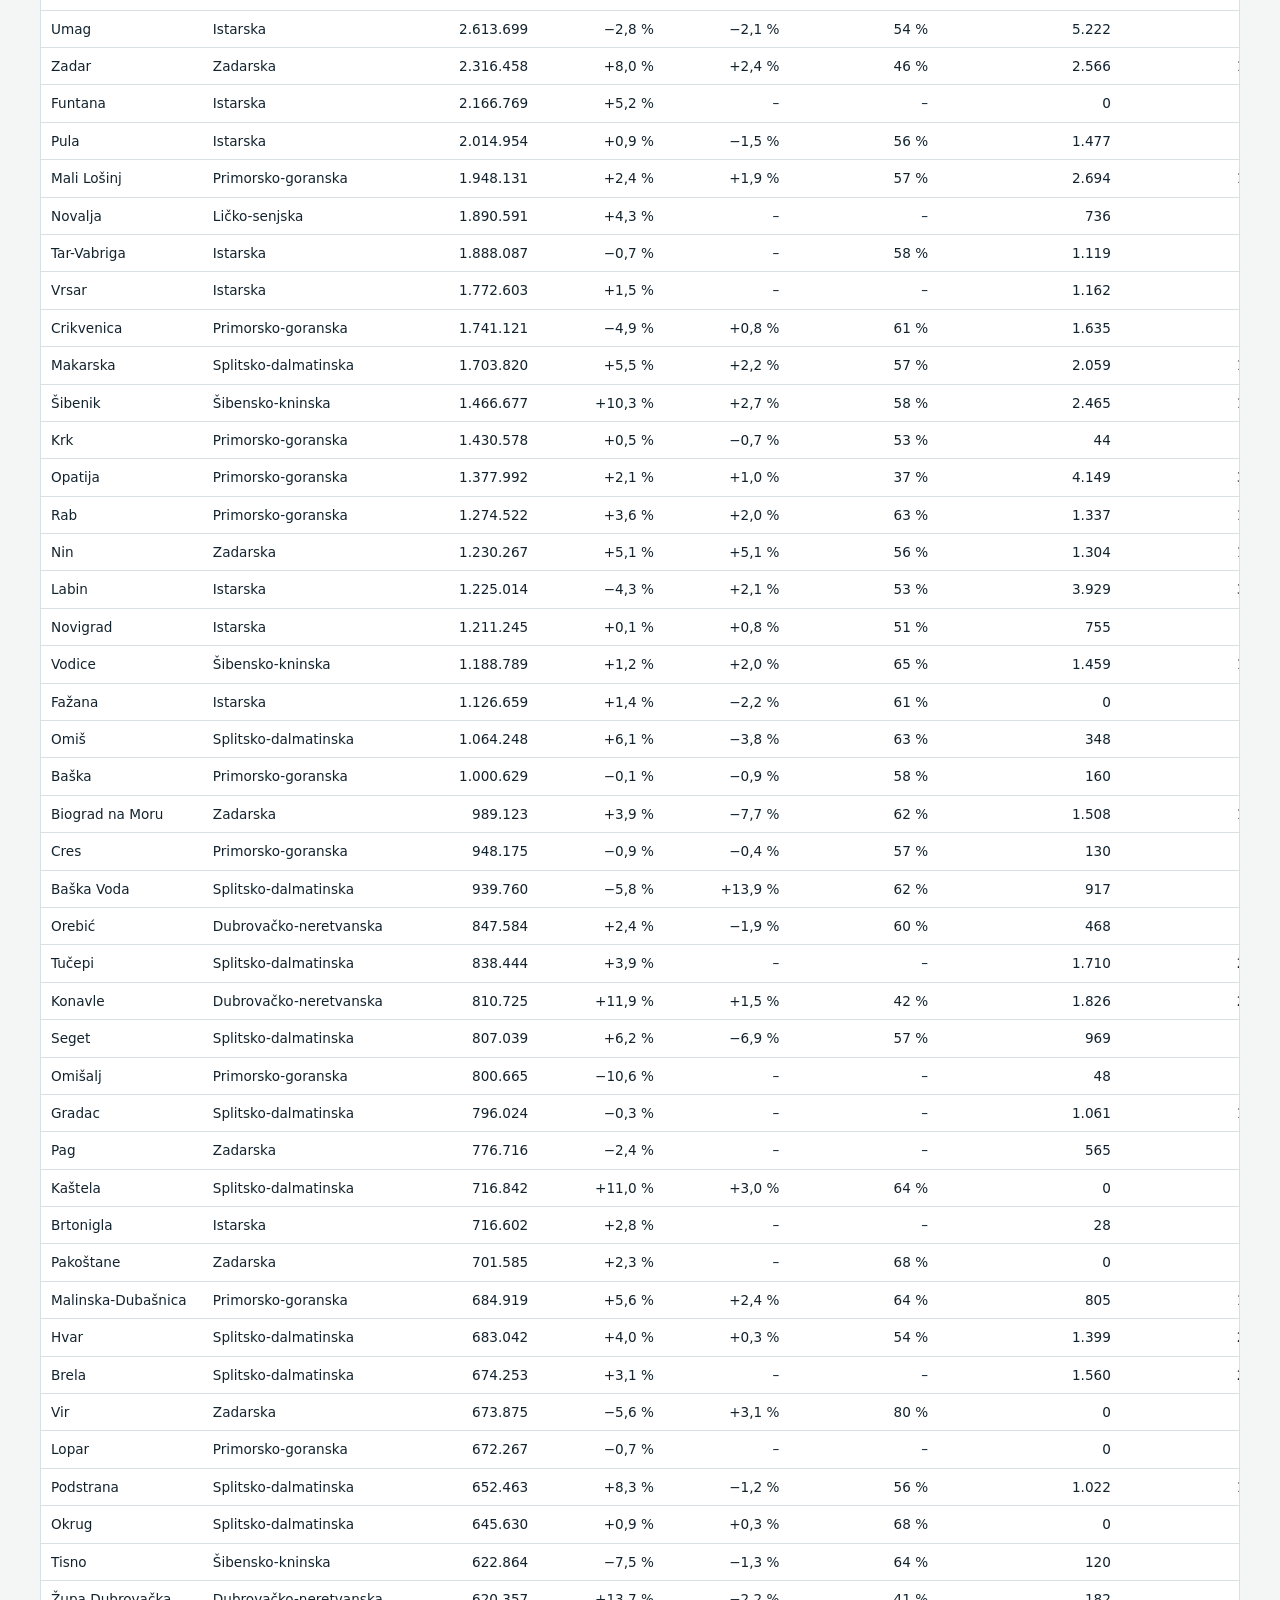
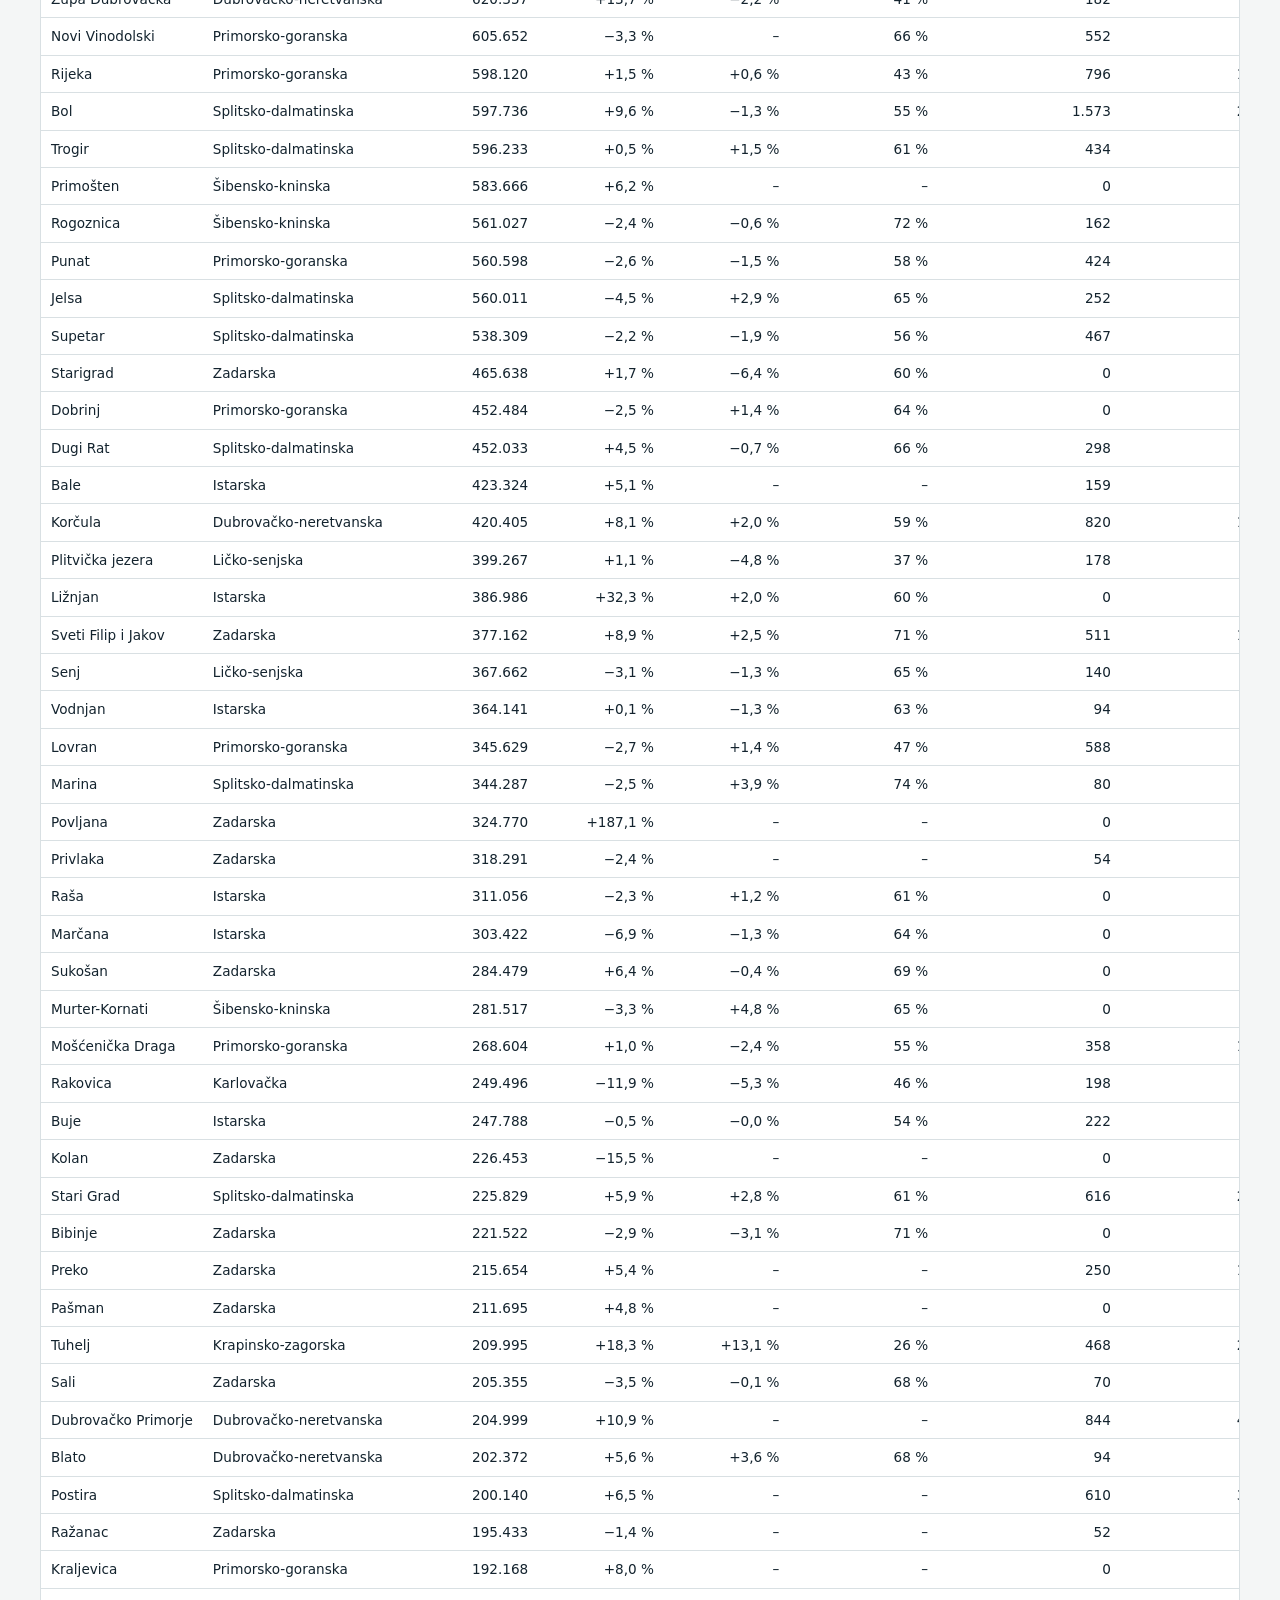
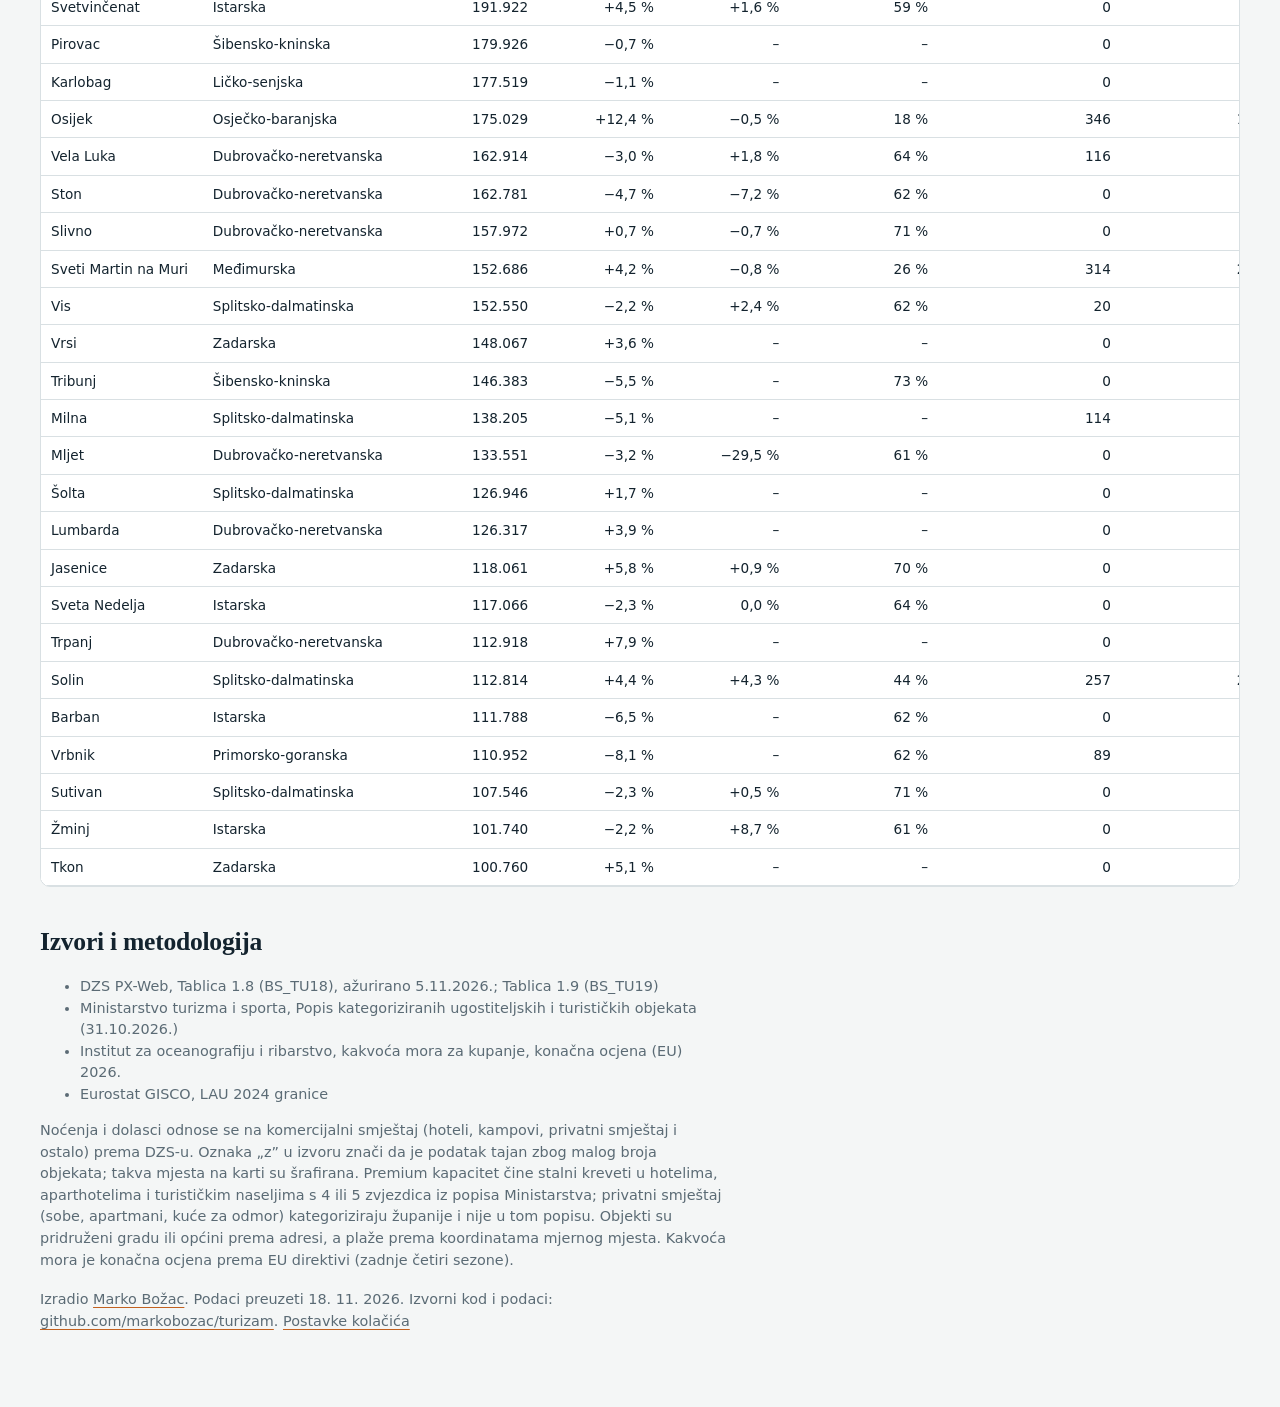
==== commit 0962dd1d: "GA4 s pristankom, društvene mreže (og:image), video, HUP-Zagreb pribrojen Maistri Co-Authored-By: Cl" ====
--- a/site/index.html
+++ b/site/index.html
@@ -3,7 +3,7 @@
 <head>
 <meta charset="utf-8">
 <meta name="viewport" content="width=device-width, initial-scale=1">
-<title>Turistička karta Hrvatske</title>
+<title>Turistička karta Hrvatske – noćenja, hoteli i kakvoća mora po općinama</title>
 <meta name="description" content="Noćenja, rast, sezonalnost, premium kapaciteti i kakvoća mora za svih 556 gradova i općina u Hrvatskoj. Otvoreni podaci DZS-a, Ministarstva turizma i sporta i IZOR-a.">
 <link rel="canonical" href="https://markobozac.com/turizam/">
 <link rel="icon" href="favicon.svg" type="image/svg+xml">
@@ -13,6 +13,15 @@
 <meta property="og:description" content="Noćenja, rast, sezonalnost, premium hotelski kapaciteti i kakvoća mora za svih 556 gradova i općina. Otvoreni podaci DZS-a, Ministarstva turizma i sporta i IZOR-a.">
 <meta property="og:url" content="https://markobozac.com/turizam/">
 <meta property="og:locale" content="hr_HR">
+<meta property="og:site_name" content="Marko Božac">
+<meta property="og:image" content="https://markobozac.com/turizam/og-image.jpg">
+<meta property="og:image:width" content="1200">
+<meta property="og:image:height" content="630">
+<meta property="og:image:alt" content="Karta Hrvatske po gradovima i općinama s brojem noćenja i mjestima za kupanje">
+<meta name="twitter:card" content="summary_large_image">
+<meta name="twitter:title" content="Turistička karta Hrvatske">
+<meta name="twitter:description" content="Noćenja, rast, sezonalnost, premium hoteli i kakvoća mora za 556 gradova i općina.">
+<meta name="twitter:image" content="https://markobozac.com/turizam/og-image.jpg">
 <link rel="stylesheet" href="app.css">
 </head>
 <body>
@@ -59,7 +68,7 @@
 
   <section class="ops" aria-labelledby="ops-h">
     <h2 id="ops-h">Najveći operateri kategoriziranog smještaja</h2>
-    <p class="sub">Stalni kreveti u hotelima, turističkim naseljima, apartmanima i kampovima, prema pravnoj osobi koja posluje objektom. Grupe koje posluju preko više društava ovdje se vide razdvojeno. Klikni na operatera za popis njegovih objekata.</p>
+    <p class="sub">Stalni kreveti u hotelima, turističkim naseljima, apartmanima i kampovima, prema pravnoj osobi koja posluje objektom. Maistri su pribrojeni objekti HUP-Zagreba, koji posluje pod brendom Maistra; ostale grupe s više društava vide se razdvojeno. Klikni na operatera za popis njegovih objekata.</p>
     <p class="sub opscount" id="opsCount"></p>
     <div class="mapgrid"><div id="opsChart" class="opschart"></div><aside class="panel" id="opsPanel" aria-live="polite"></aside></div>
   </section>
@@ -74,10 +83,11 @@
     <h2 id="m-h">Izvori i metodologija</h2>
     <ul id="sources"></ul>
     <p>Noćenja i dolasci odnose se na komercijalni smještaj (hoteli, kampovi, privatni smještaj i ostalo) prema DZS-u. Oznaka „z” u izvoru znači da je podatak tajan zbog malog broja objekata; takva mjesta na karti su šrafirana. Premium kapacitet čine stalni kreveti u hotelima, aparthotelima i turističkim naseljima s 4 ili 5 zvjezdica iz popisa Ministarstva; privatni smještaj (sobe, apartmani, kuće za odmor) kategoriziraju županije i nije u tom popisu. Objekti su pridruženi gradu ili općini prema adresi, a plaže prema koordinatama mjernog mjesta. Kakvoća mora je konačna ocjena prema EU direktivi (zadnje četiri sezone).</p>
-    <p class="by">Izradio <a href="https://markobozac.com/">Marko Božac</a>. Podaci preuzeti 18. 11. 2026. Izvorni kod i podaci: <a href="https://github.com/markobozac/turizam">github.com/markobozac/turizam</a>.</p>
+    <p class="by">Izradio <a href="https://markobozac.com/">Marko Božac</a>. Podaci preuzeti 18. 11. 2026. Izvorni kod i podaci: <a href="https://github.com/markobozac/turizam">github.com/markobozac/turizam</a>. <a href="#" id="cookieSettings">Postavke kolačića</a></p>
   </section>
 </main>
 
+<script src="consent.js"></script>
 <script src="data.js"></script>
 <script src="app.js"></script>
 </body>
--- a/site/app.css
+++ b/site/app.css
@@ -177,3 +177,9 @@
 .method ul, .method p { max-width: 75ch; color: var(--muted); font-size: .9rem; }
 .by { margin-top: 18px; }
 @media (prefers-reduced-motion: reduce) { * { transition: none !important; } }
+
+.consent { position: fixed; z-index: 50; left: 16px; right: 16px; bottom: 16px; max-width: 520px; margin: 0 auto; background: var(--surface); color: var(--ink); border: 1px solid var(--line); border-radius: 12px; padding: 14px 16px; box-shadow: 0 10px 30px rgba(0,0,0,.18); font-size: .9rem; }
+.consent p { margin: 0 0 10px; }
+.cbtn { display: flex; gap: 8px; flex-wrap: wrap; }
+.cbtn button { font: inherit; font-weight: 600; border-radius: 8px; padding: 8px 14px; cursor: pointer; border: 1px solid var(--ink); background: var(--ink); color: var(--bg); }
+.cbtn button.sec { background: transparent; color: var(--ink); border-color: var(--line); }
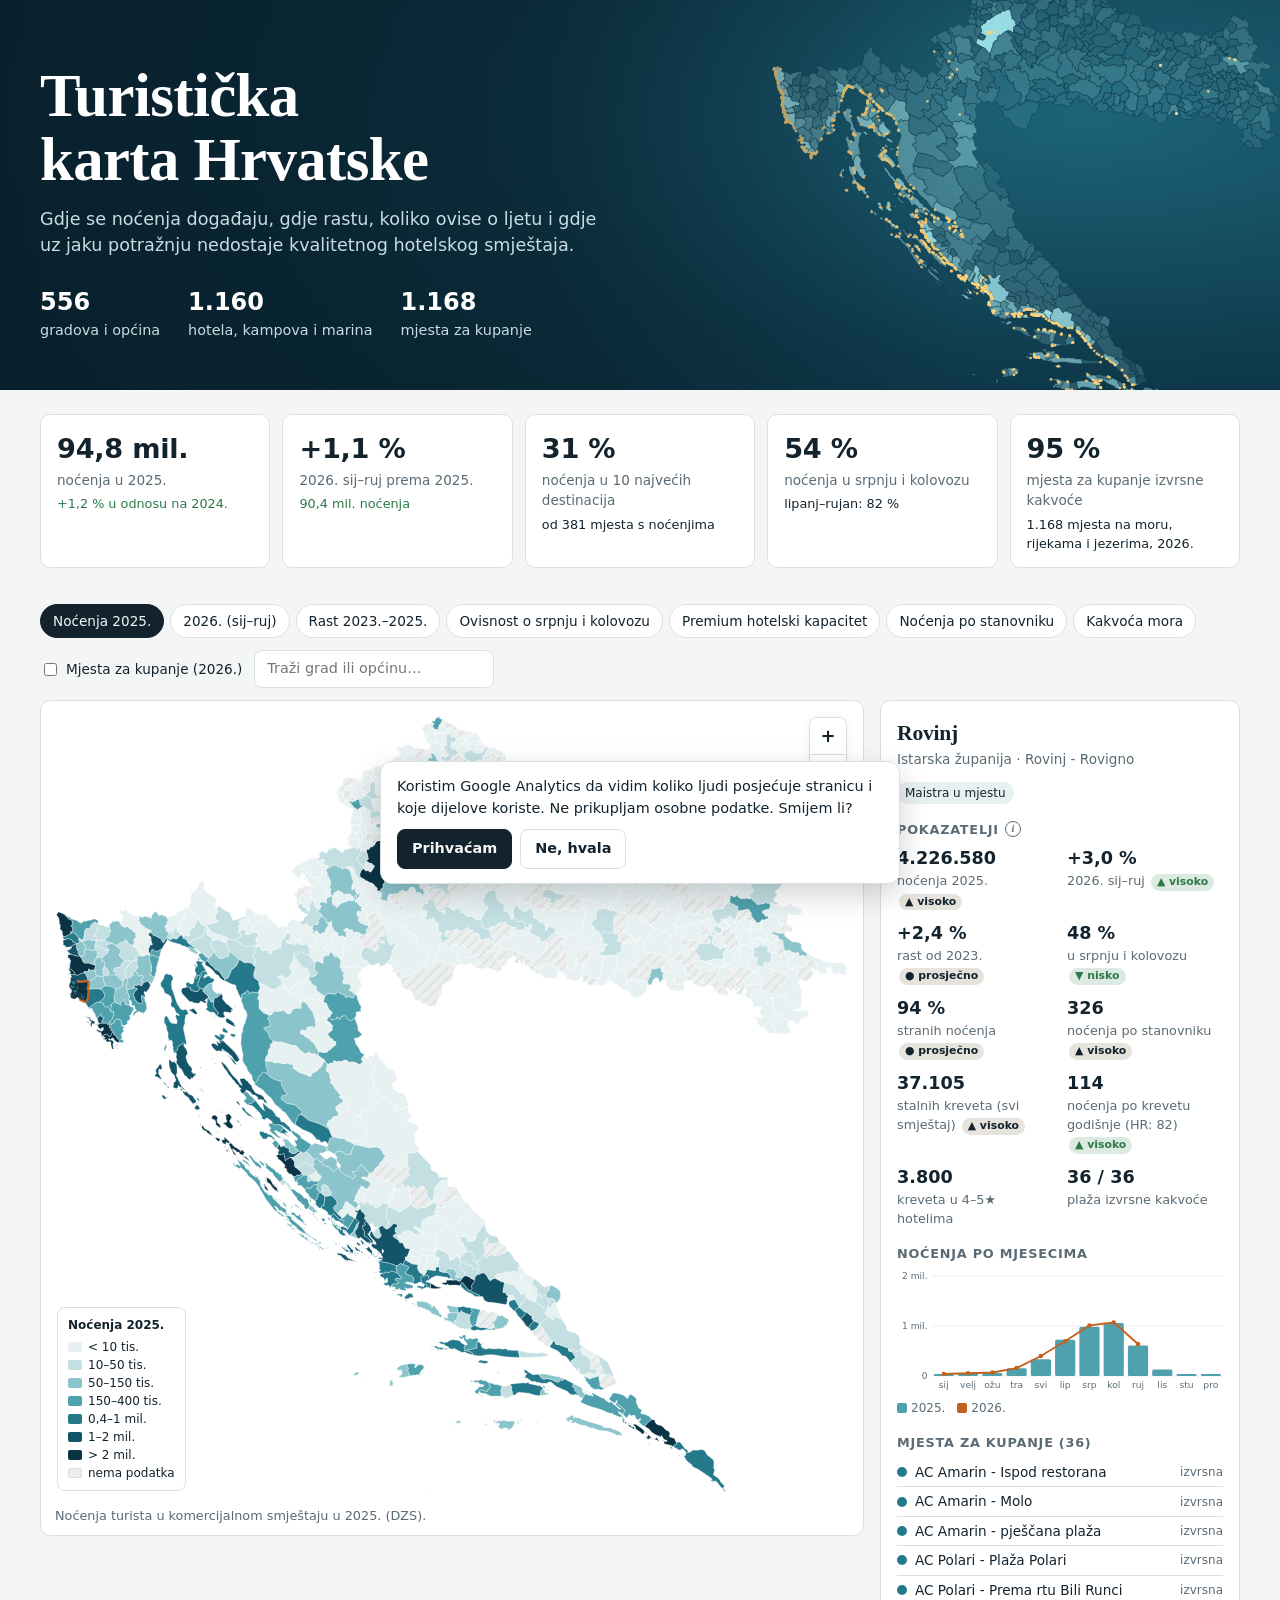
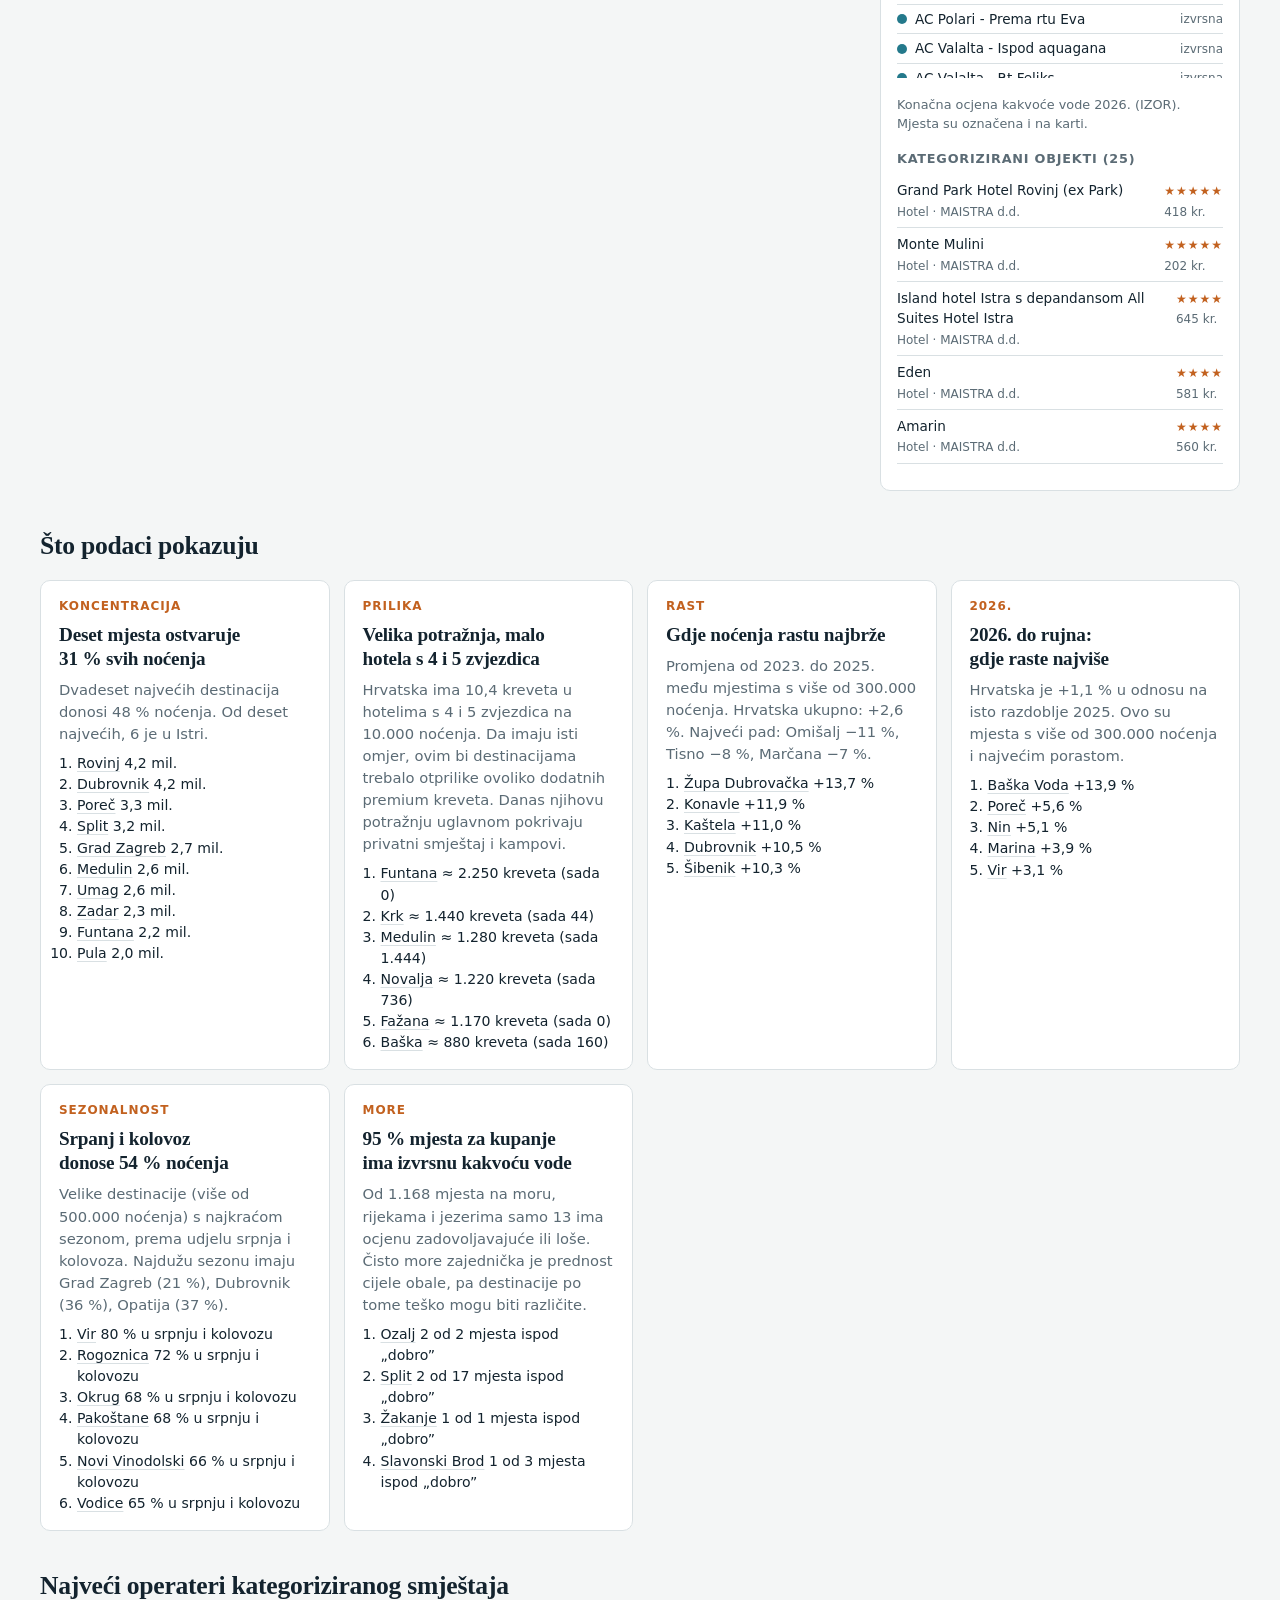
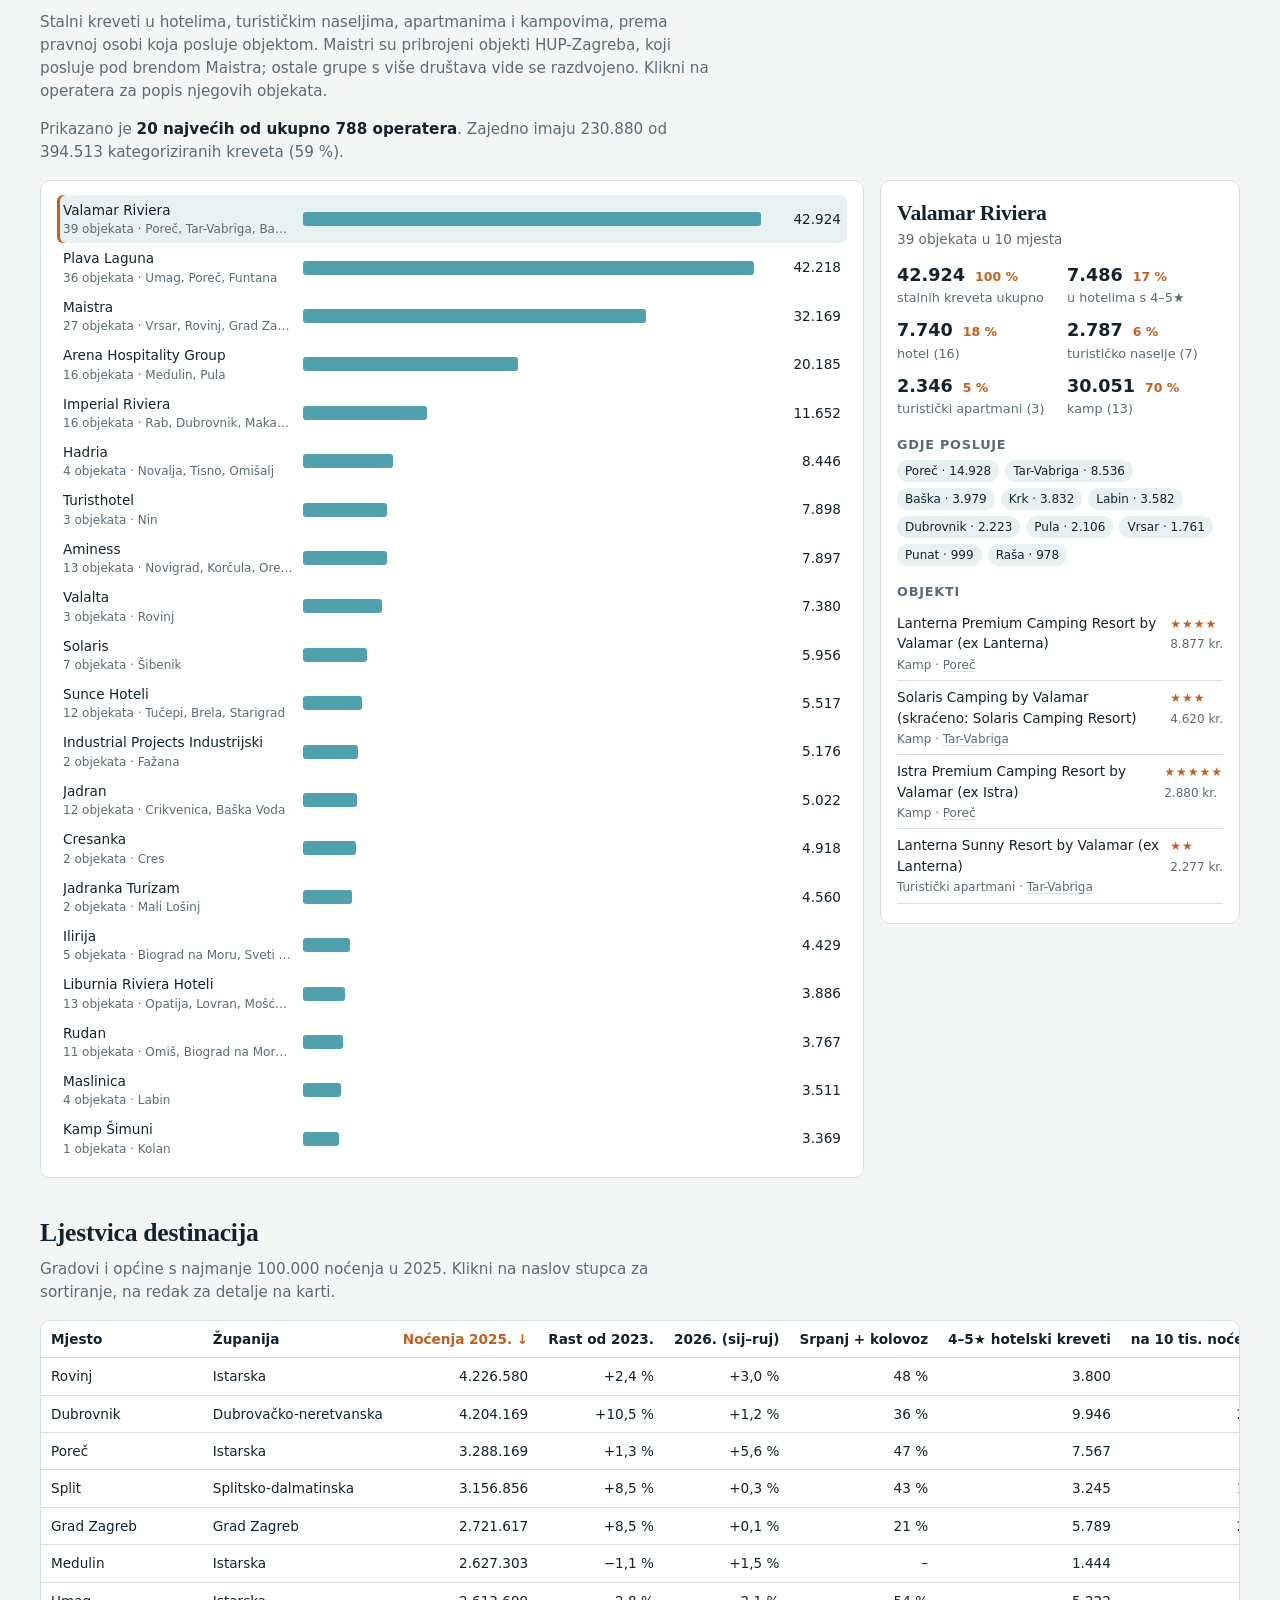
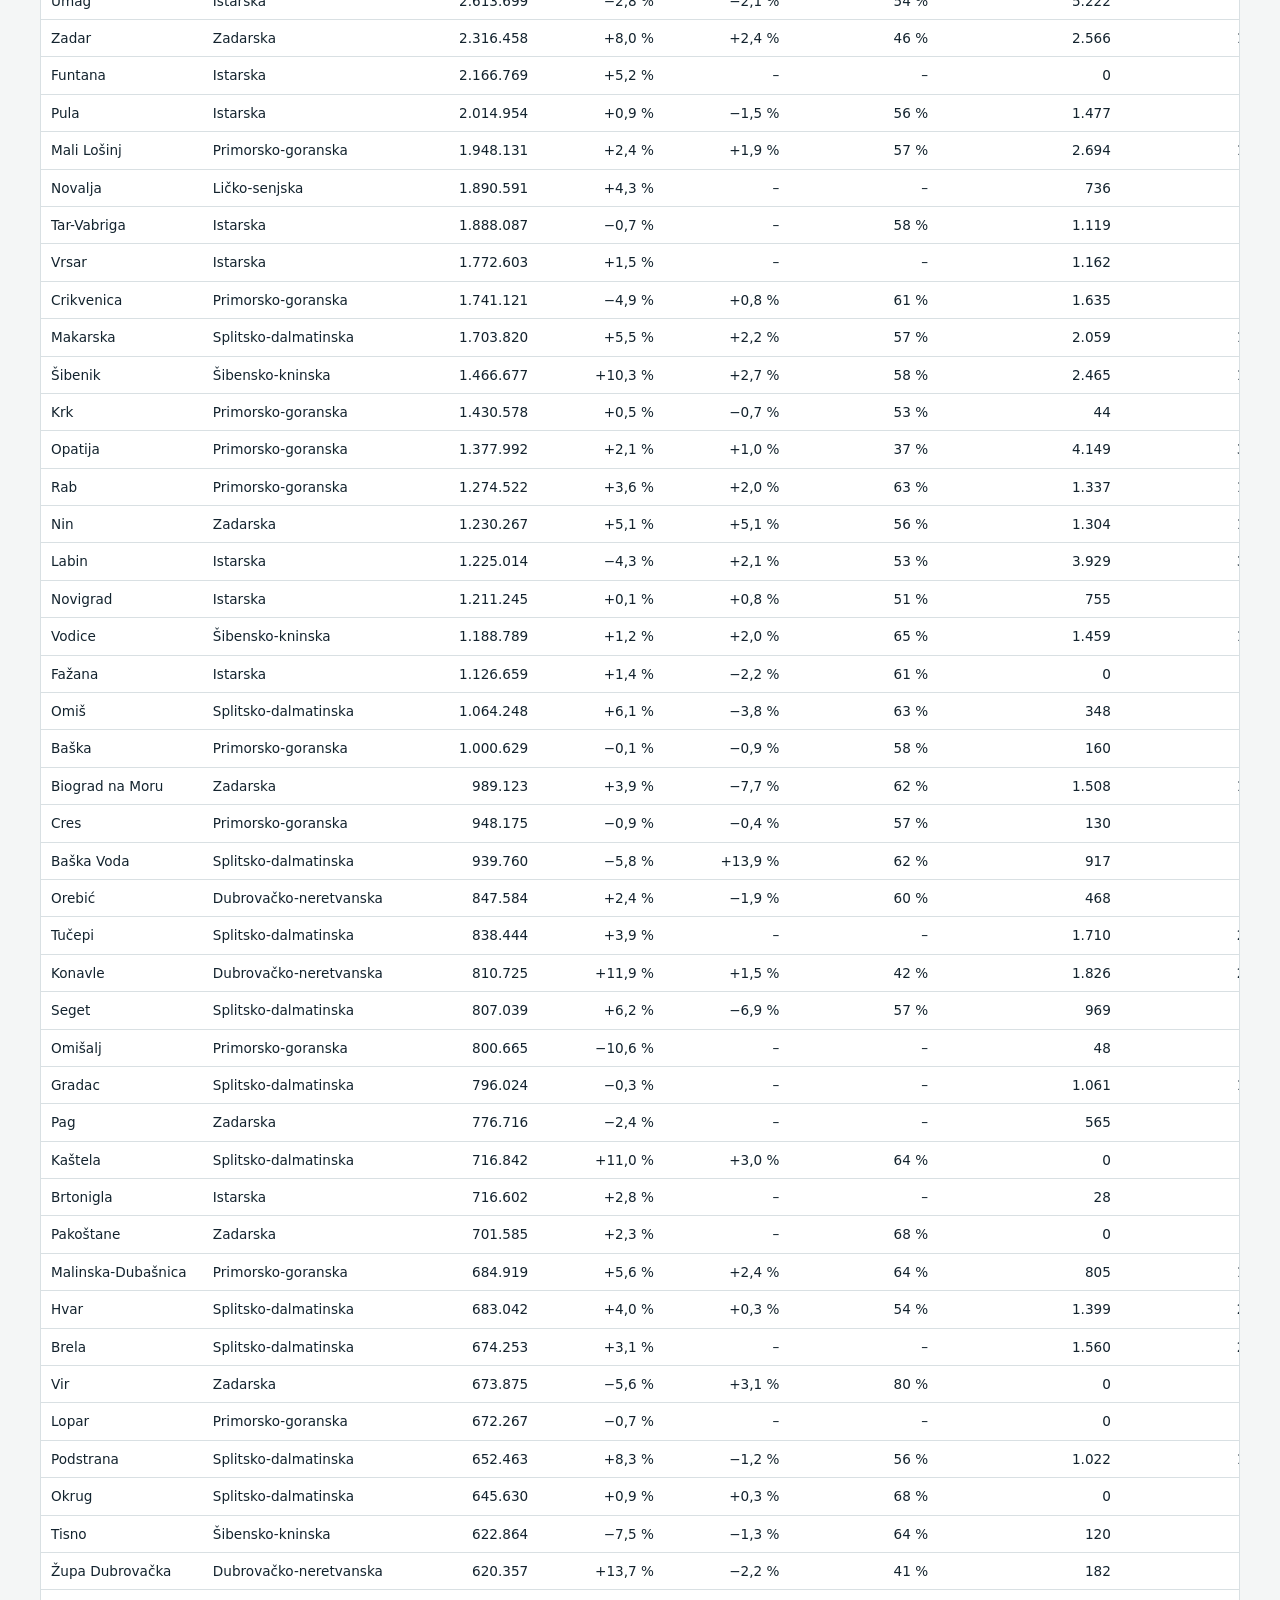
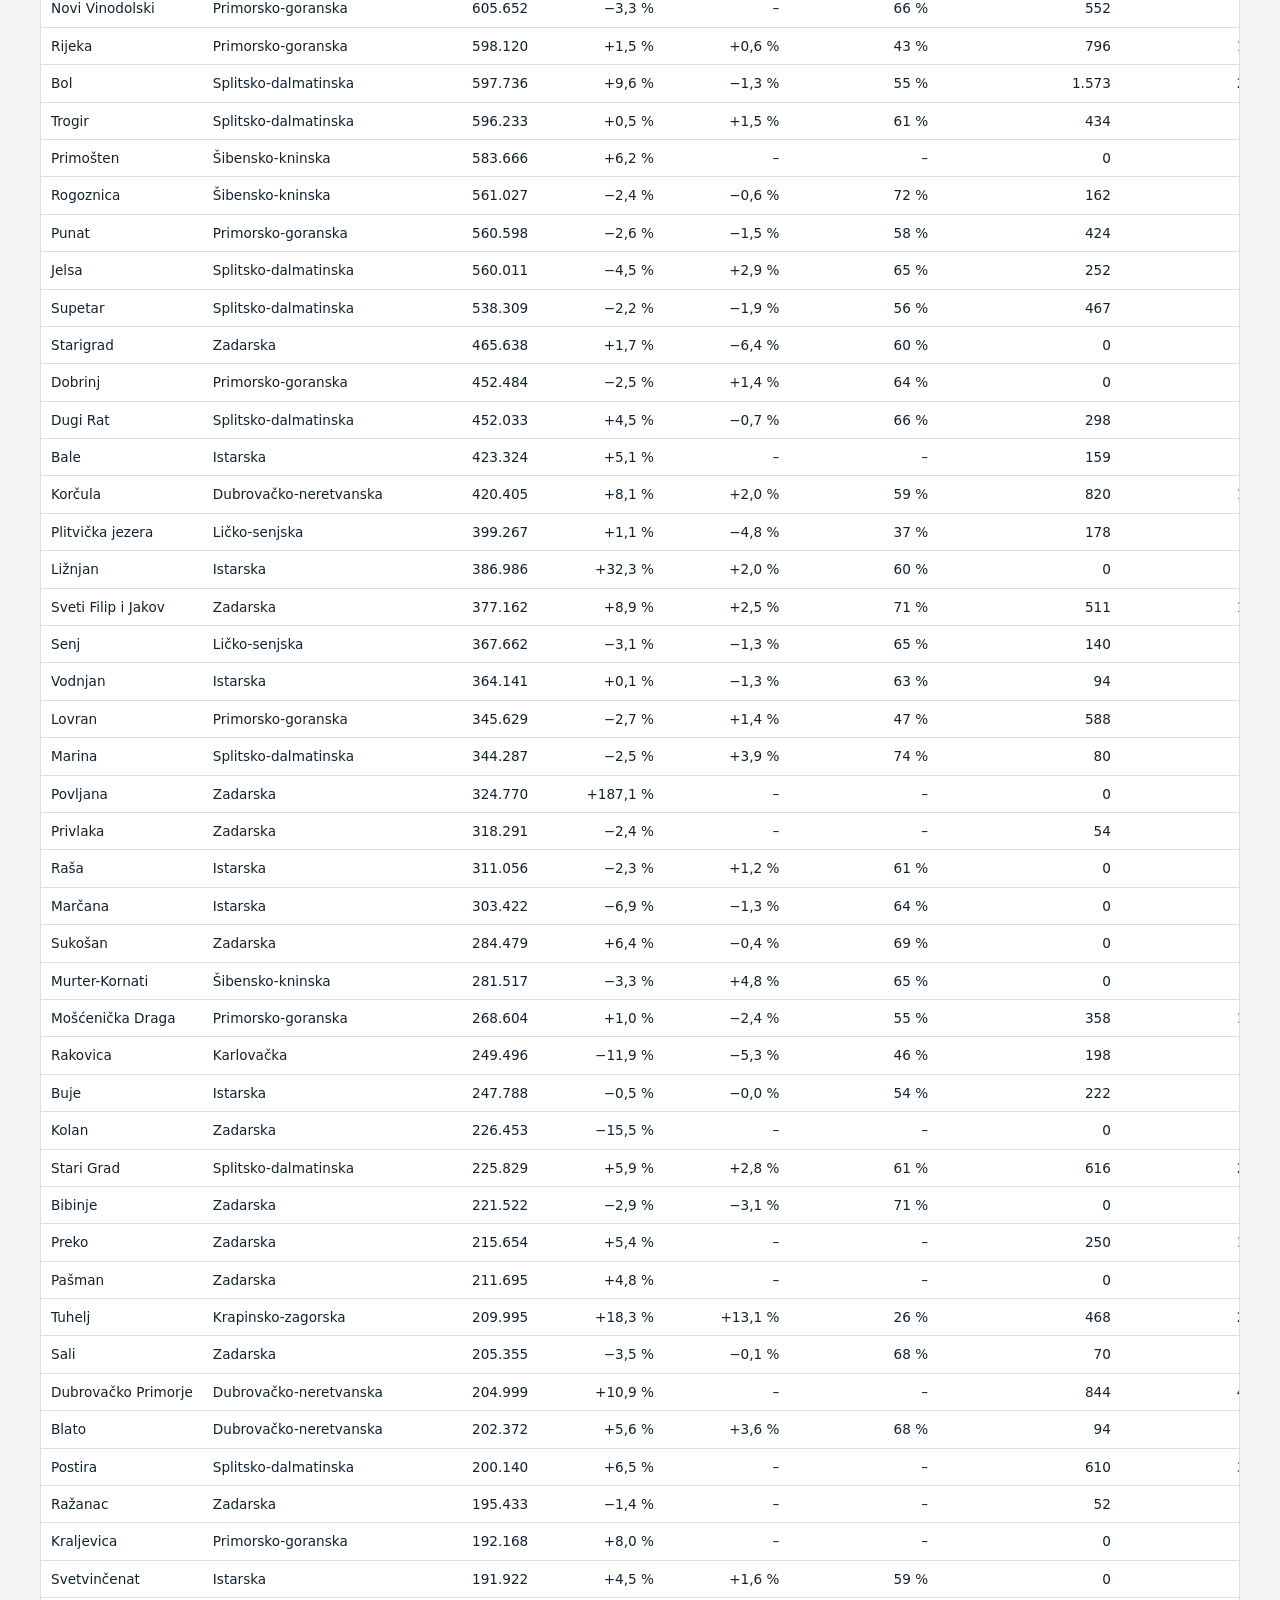
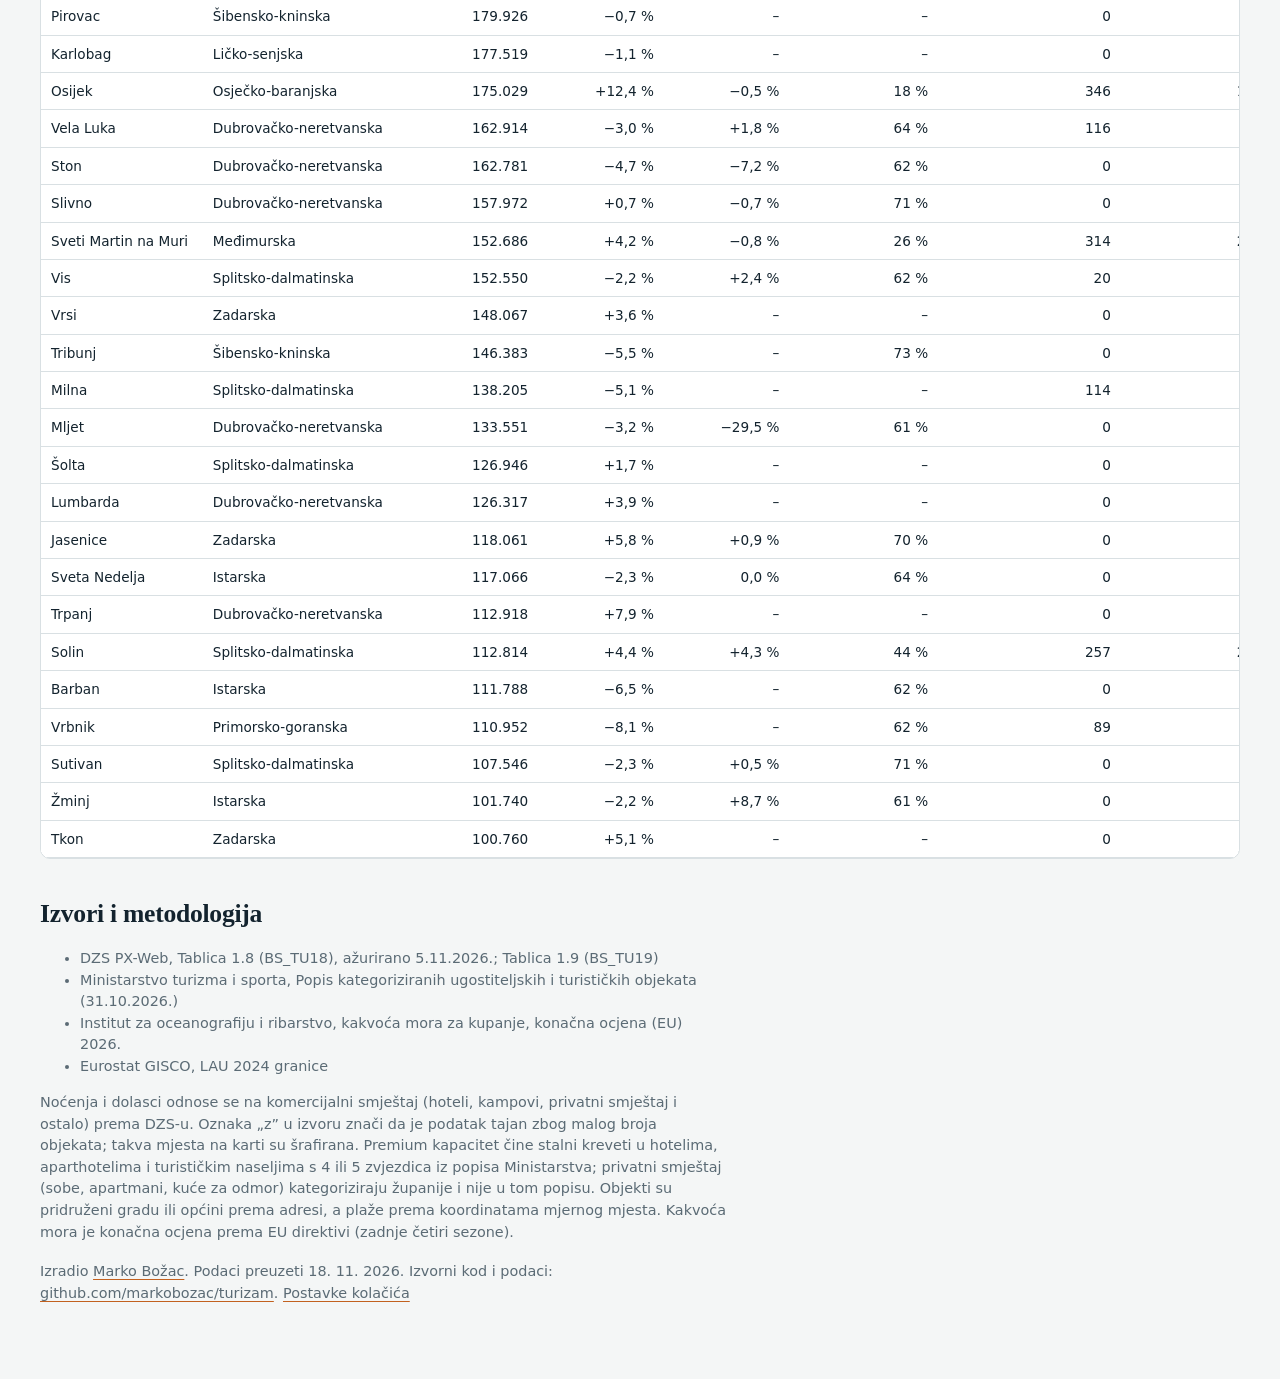
==== commit 7f7b1a89: "Header: uklonjen natpis 'Otvoreni podaci · studeni 2026.' Co-Authored-By: Claude Opus 5.5 <noreply@a" ====
--- a/site/index.html
+++ b/site/index.html
@@ -28,7 +28,6 @@
 <header class="top">
   <svg id="herobg" class="herobg" aria-hidden="true" focusable="false"></svg>
   <div class="wrap">
-    <p class="kicker">Otvoreni podaci · studeni 2026.</p>
     <h1>Turistička karta Hrvatske</h1>
     <p class="lede">Gdje se noćenja događaju, gdje rastu, koliko ovise o ljetu i gdje uz jaku potražnju nedostaje kvalitetnog hotelskog smještaja.</p>
     <p class="herofig" id="herofig"></p>
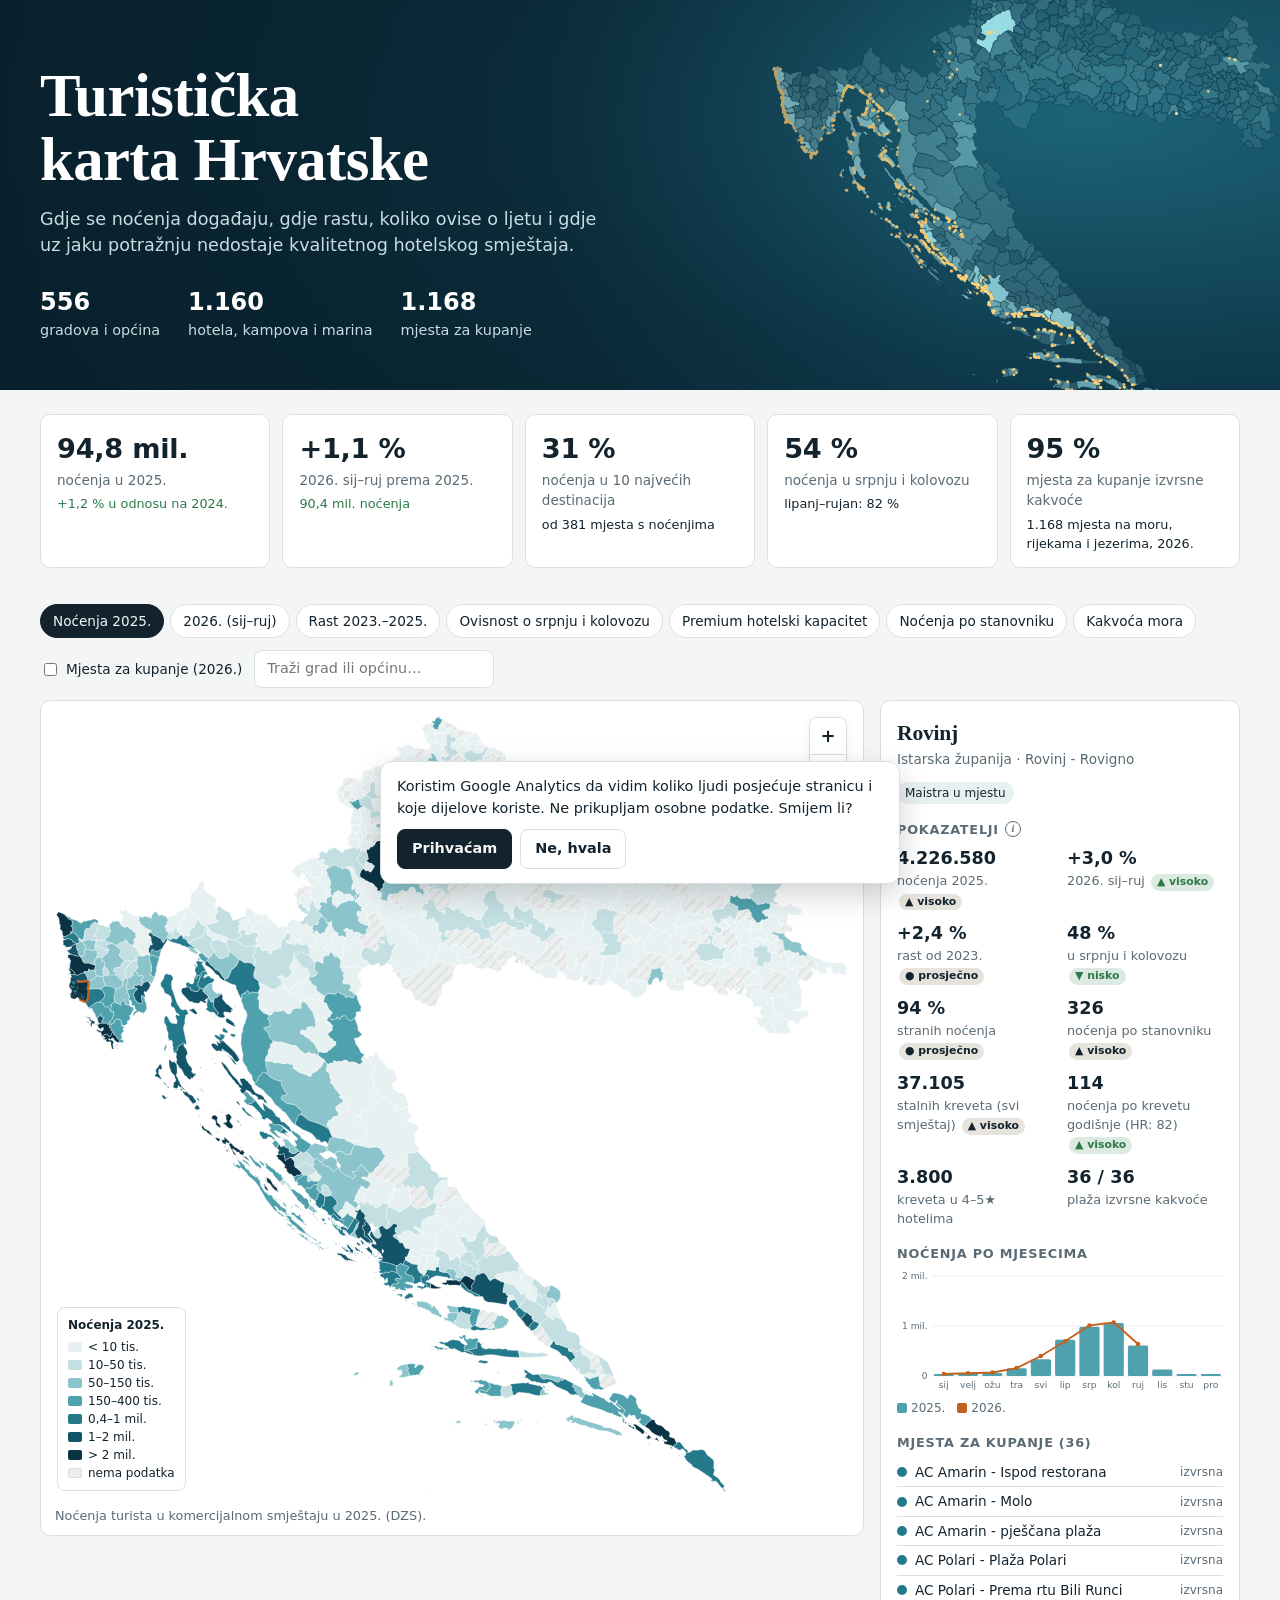
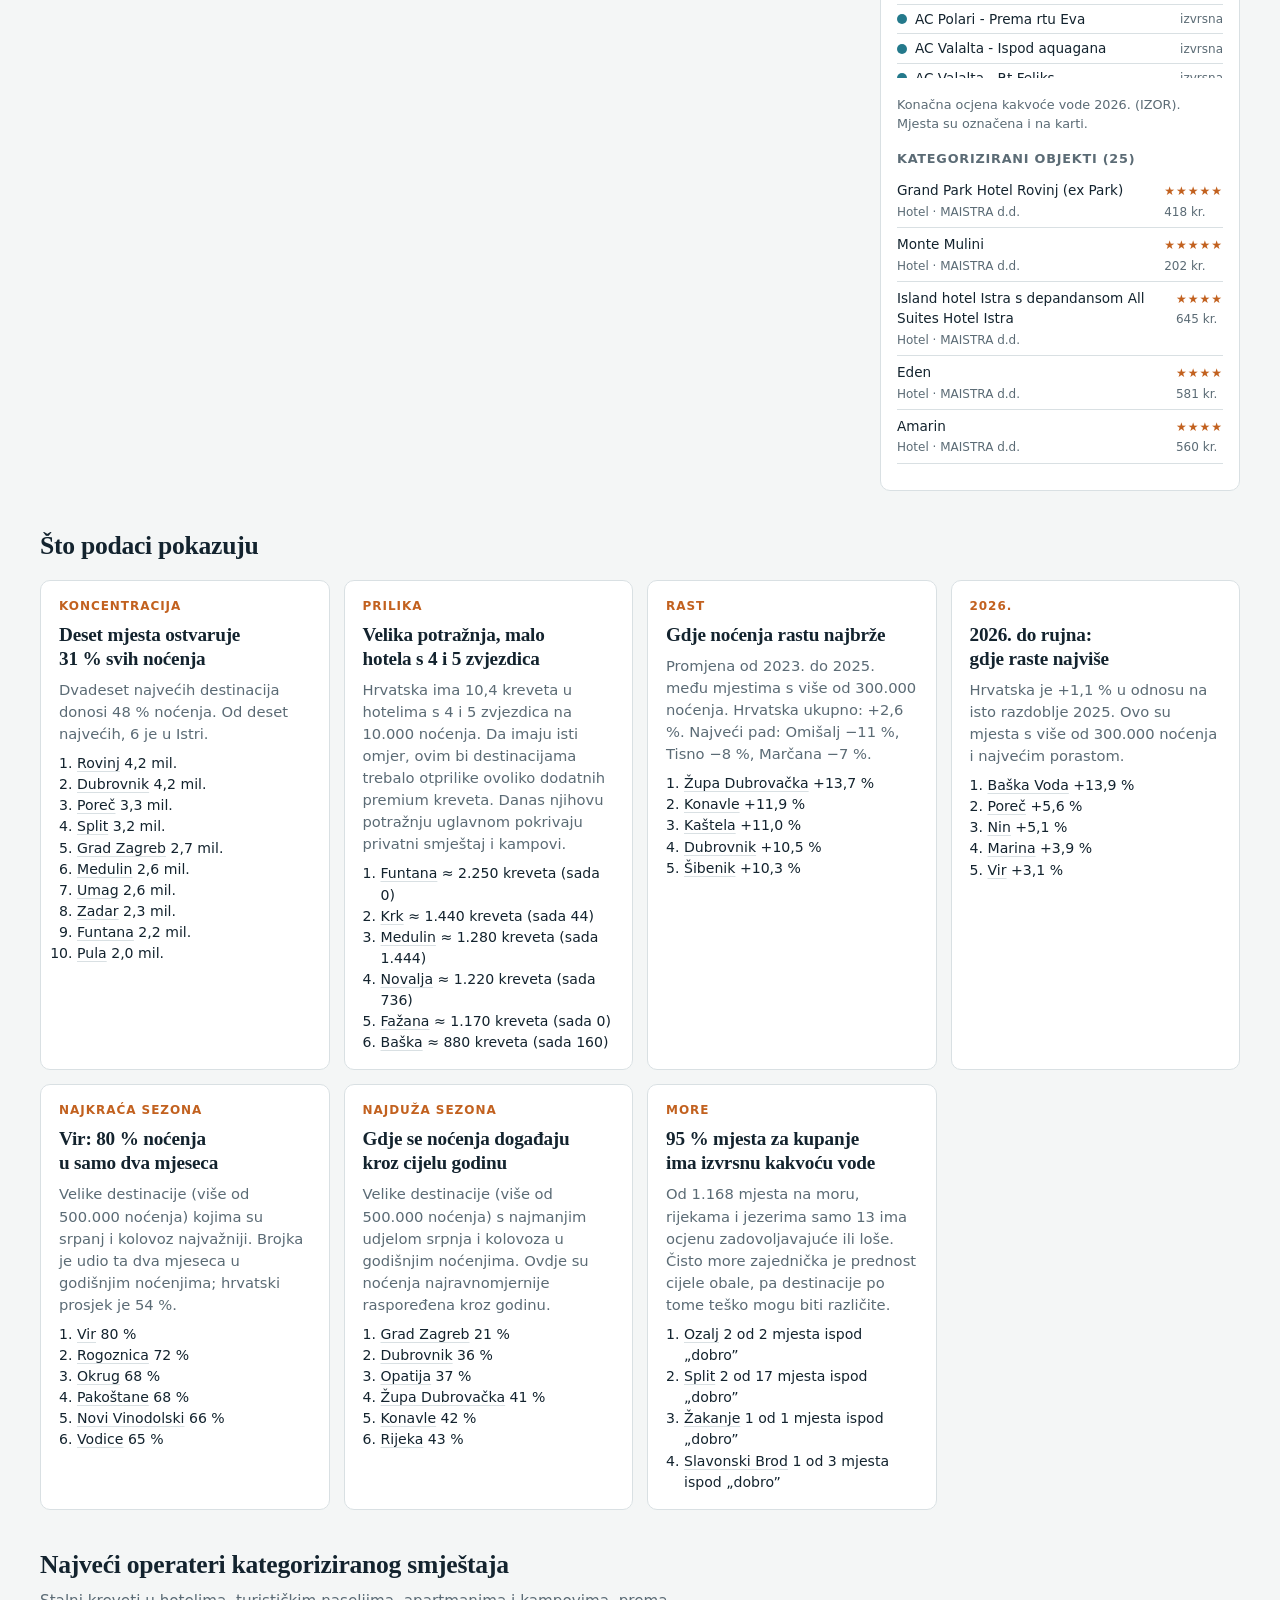
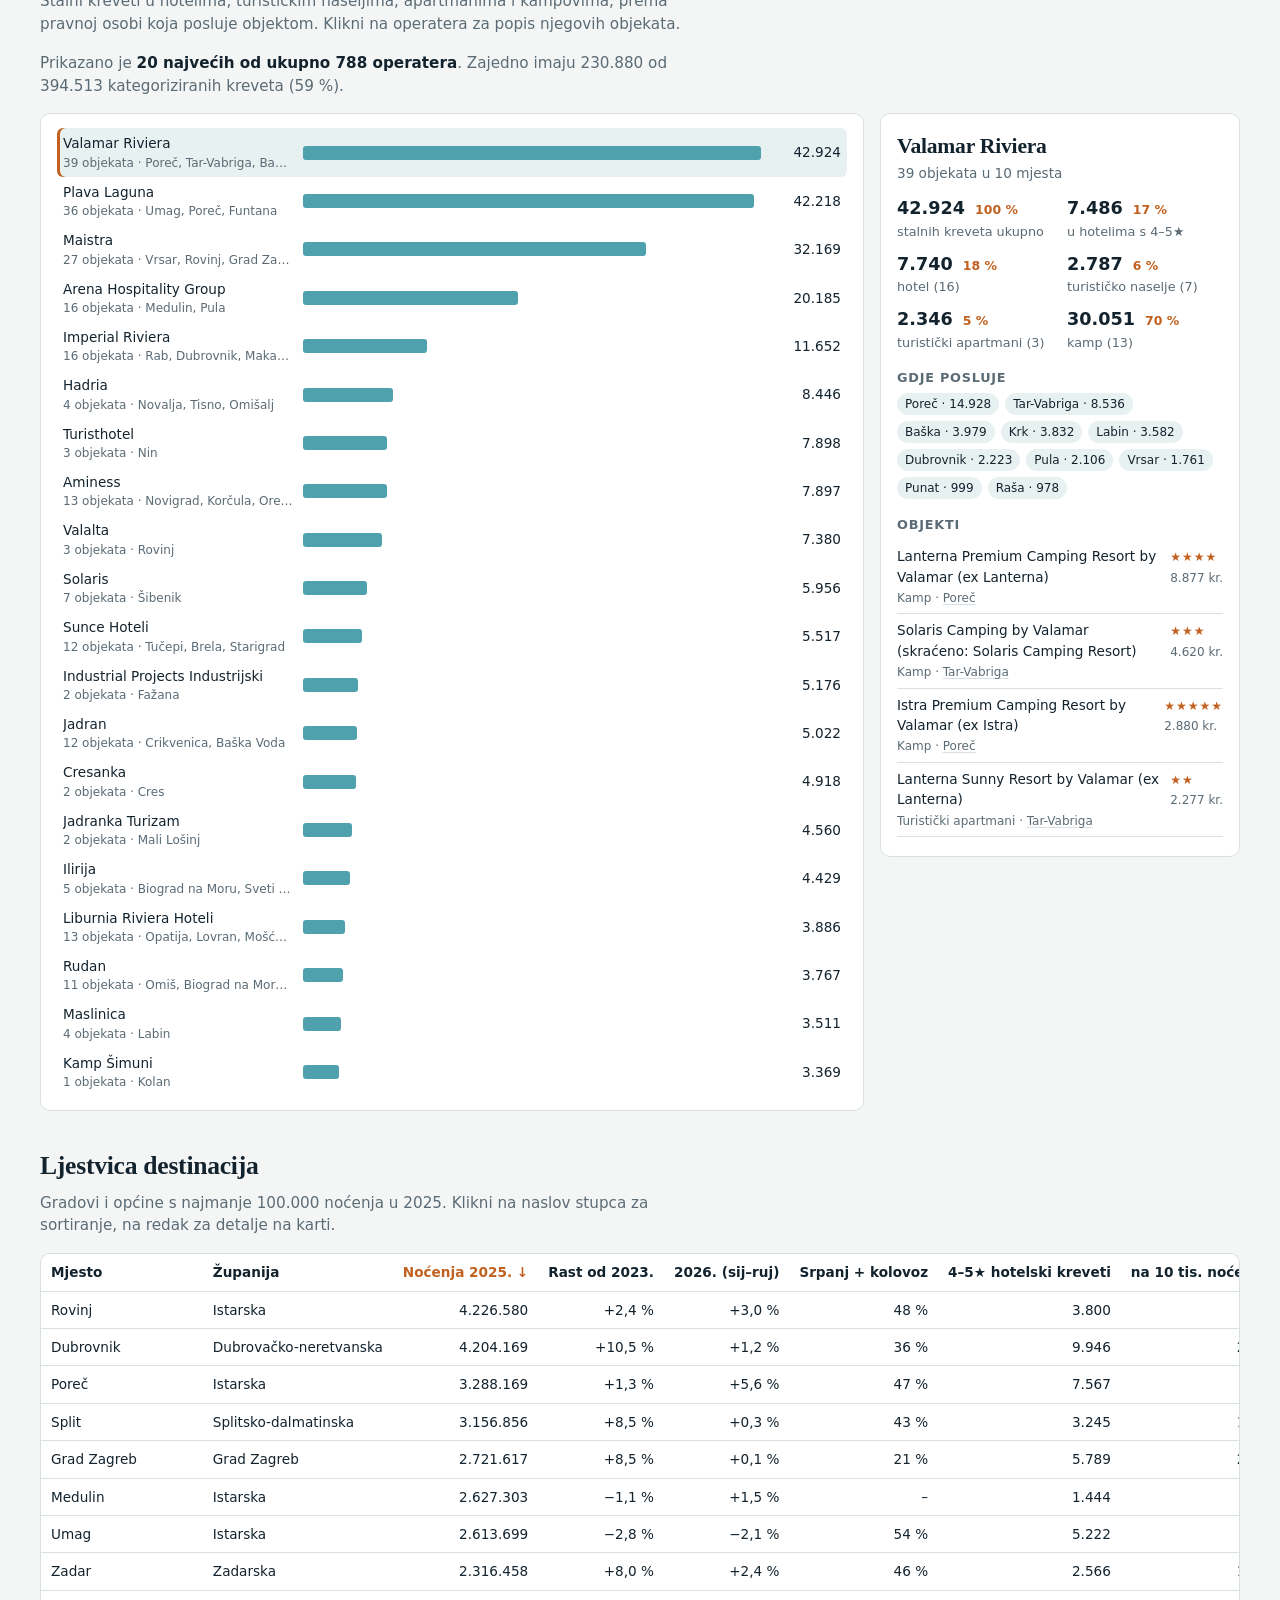
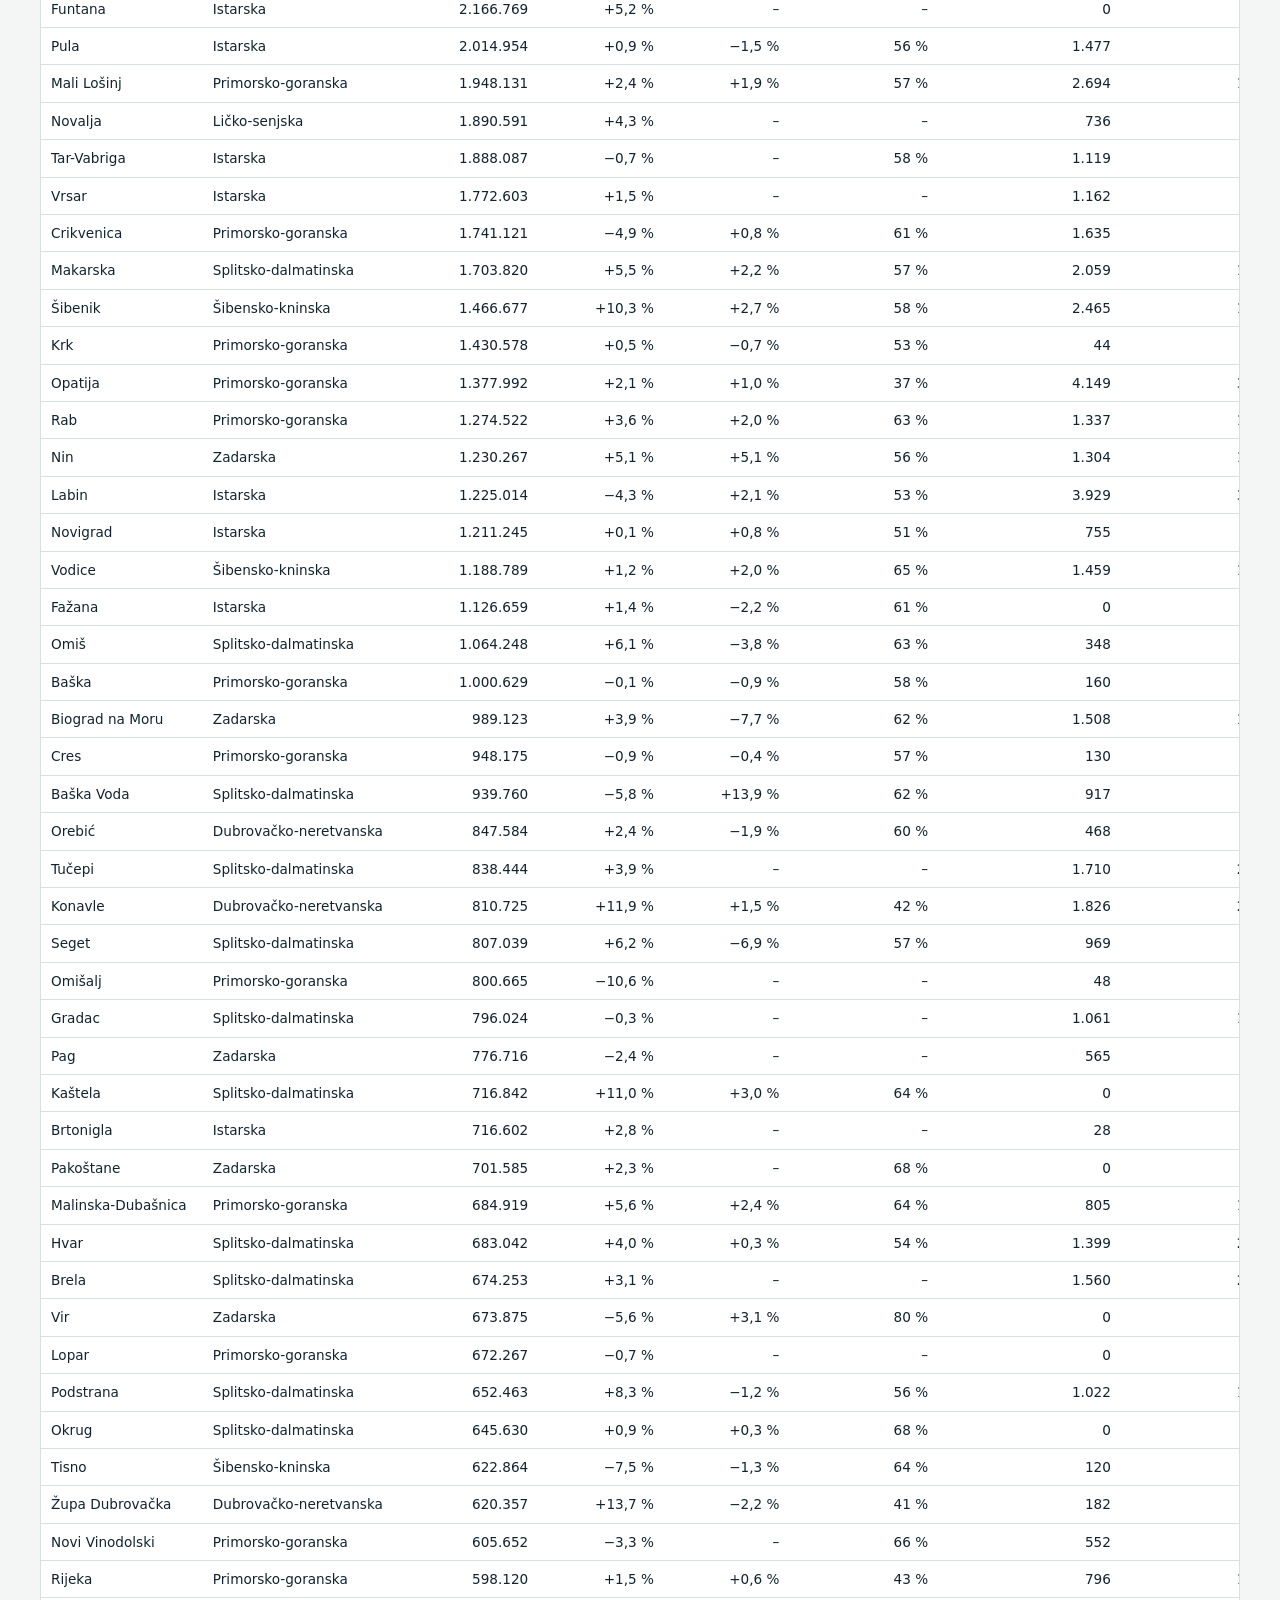
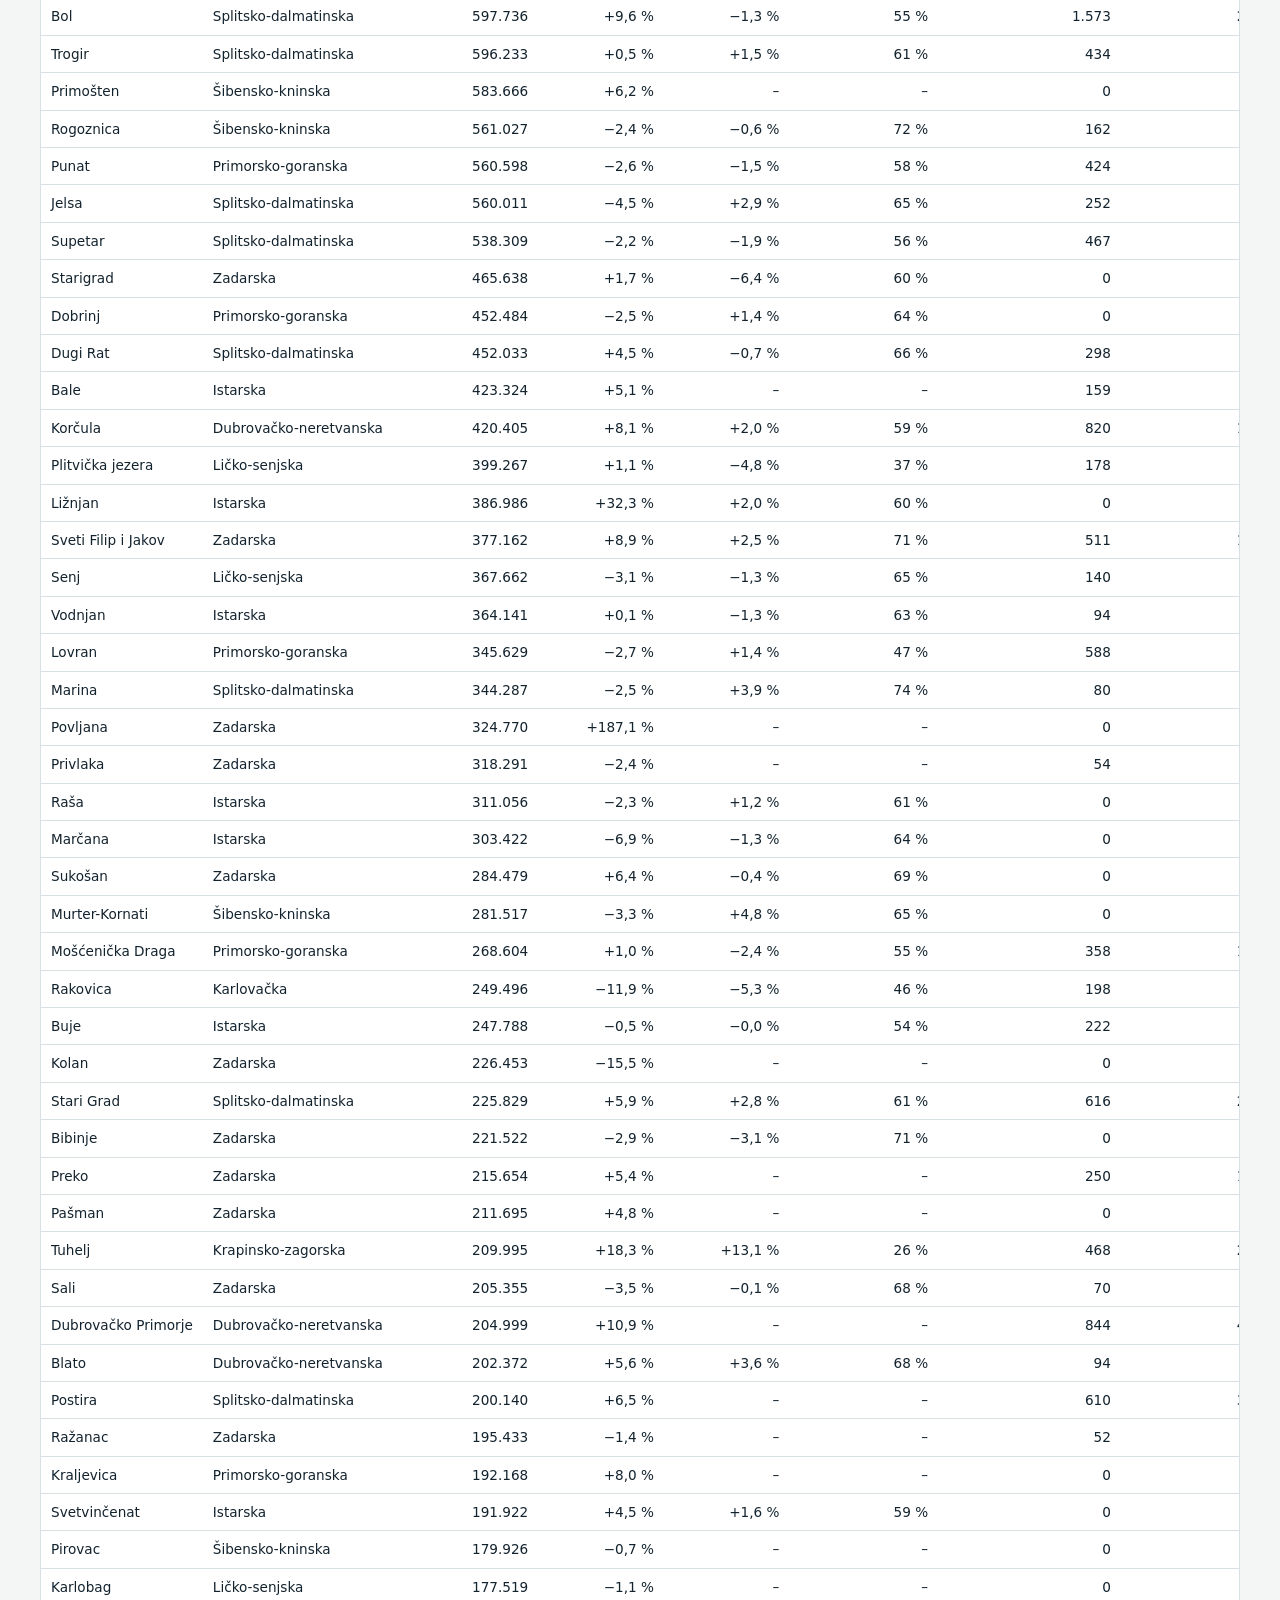
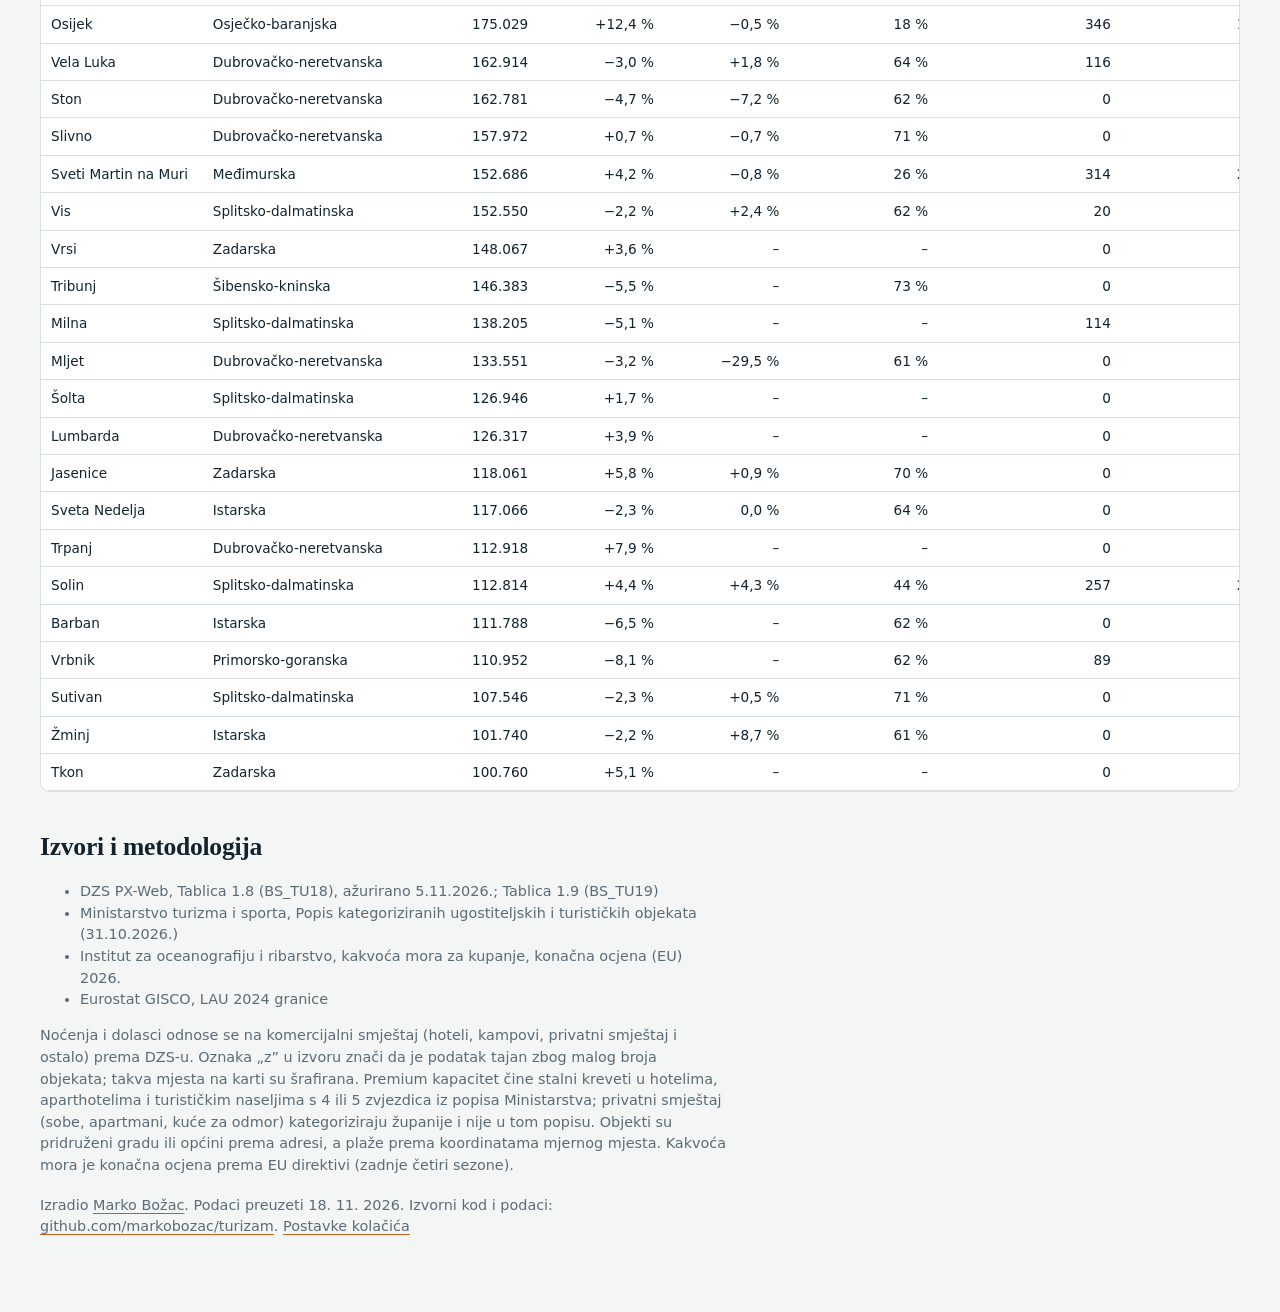
==== commit 9e012314: "Uklonjena rečenica o HUP-Zagrebu iz opisa operatera Co-Authored-By: Claude Opus 5.5 <noreply@anthrop" ====
--- a/site/index.html
+++ b/site/index.html
@@ -67,7 +67,7 @@
 
   <section class="ops" aria-labelledby="ops-h">
     <h2 id="ops-h">Najveći operateri kategoriziranog smještaja</h2>
-    <p class="sub">Stalni kreveti u hotelima, turističkim naseljima, apartmanima i kampovima, prema pravnoj osobi koja posluje objektom. Maistri su pribrojeni objekti HUP-Zagreba, koji posluje pod brendom Maistra; ostale grupe s više društava vide se razdvojeno. Klikni na operatera za popis njegovih objekata.</p>
+    <p class="sub">Stalni kreveti u hotelima, turističkim naseljima, apartmanima i kampovima, prema pravnoj osobi koja posluje objektom. Klikni na operatera za popis njegovih objekata.</p>
     <p class="sub opscount" id="opsCount"></p>
     <div class="mapgrid"><div id="opsChart" class="opschart"></div><aside class="panel" id="opsPanel" aria-live="polite"></aside></div>
   </section>
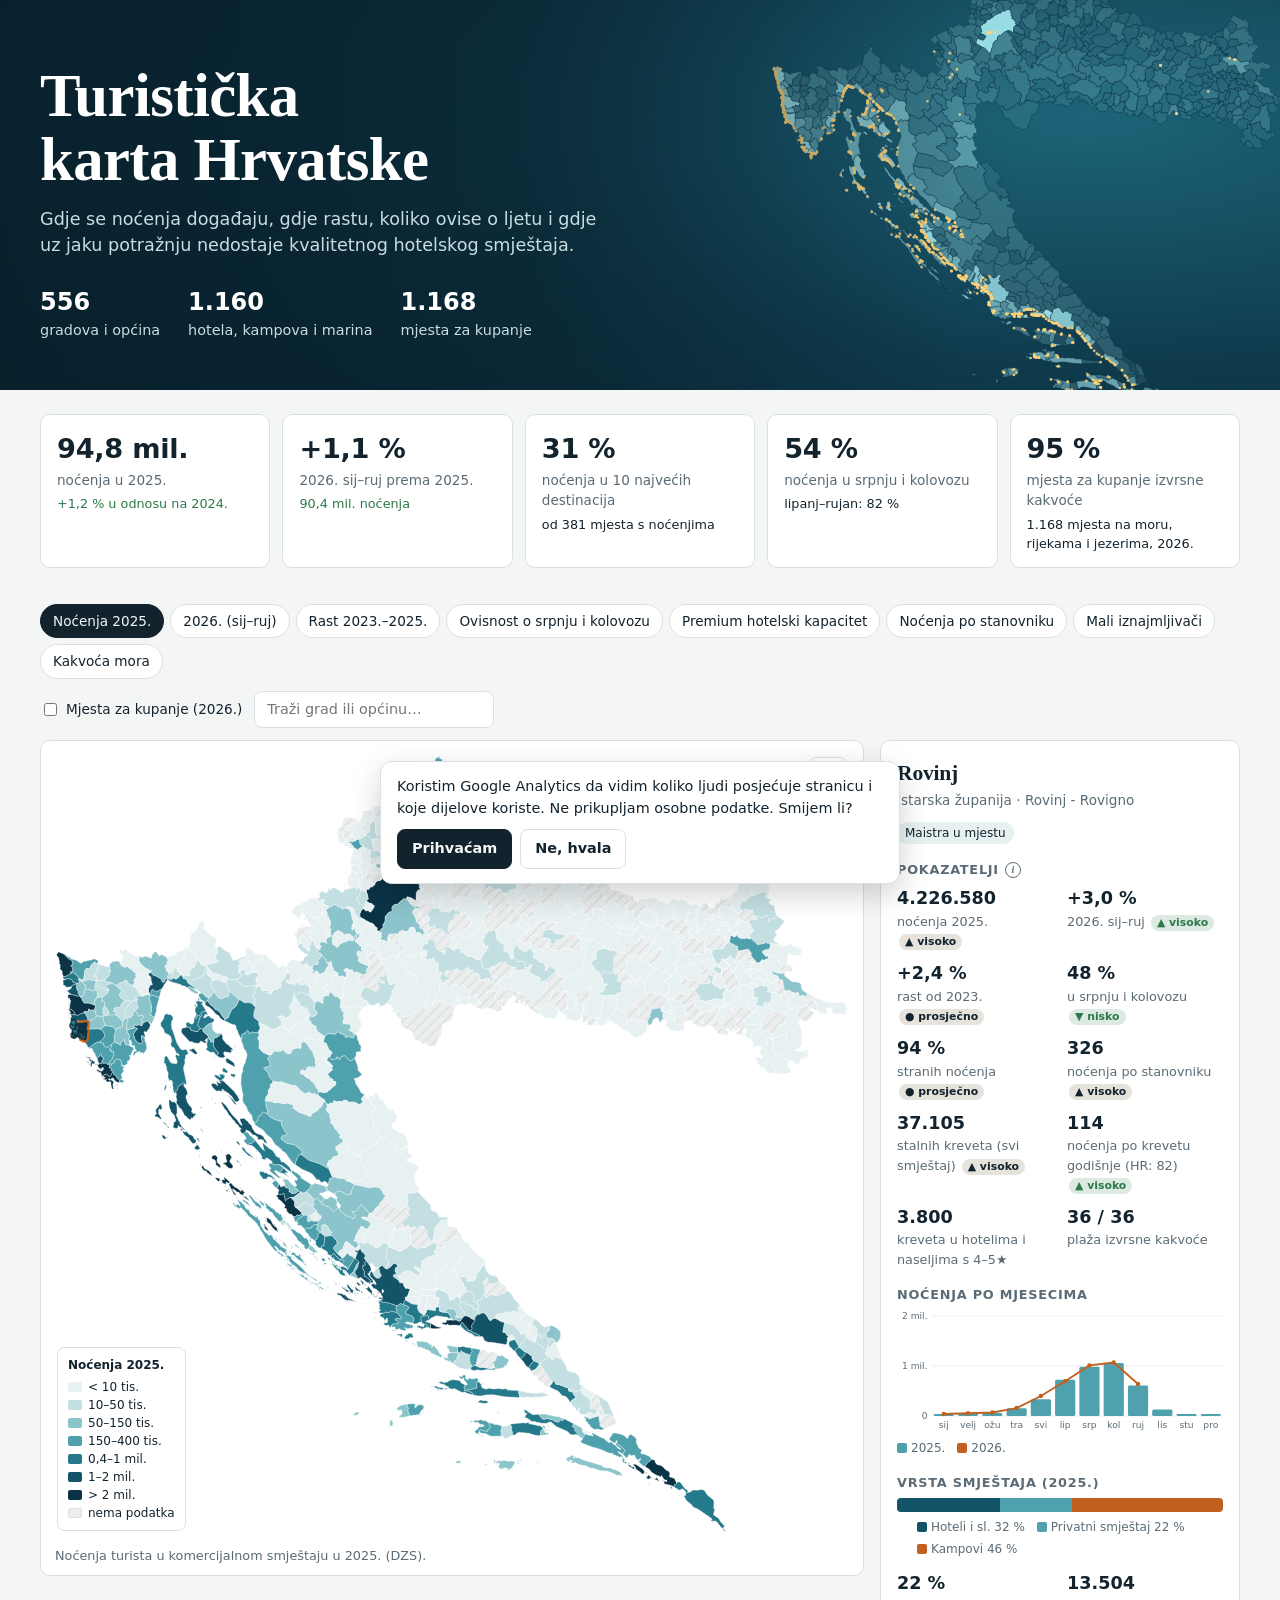
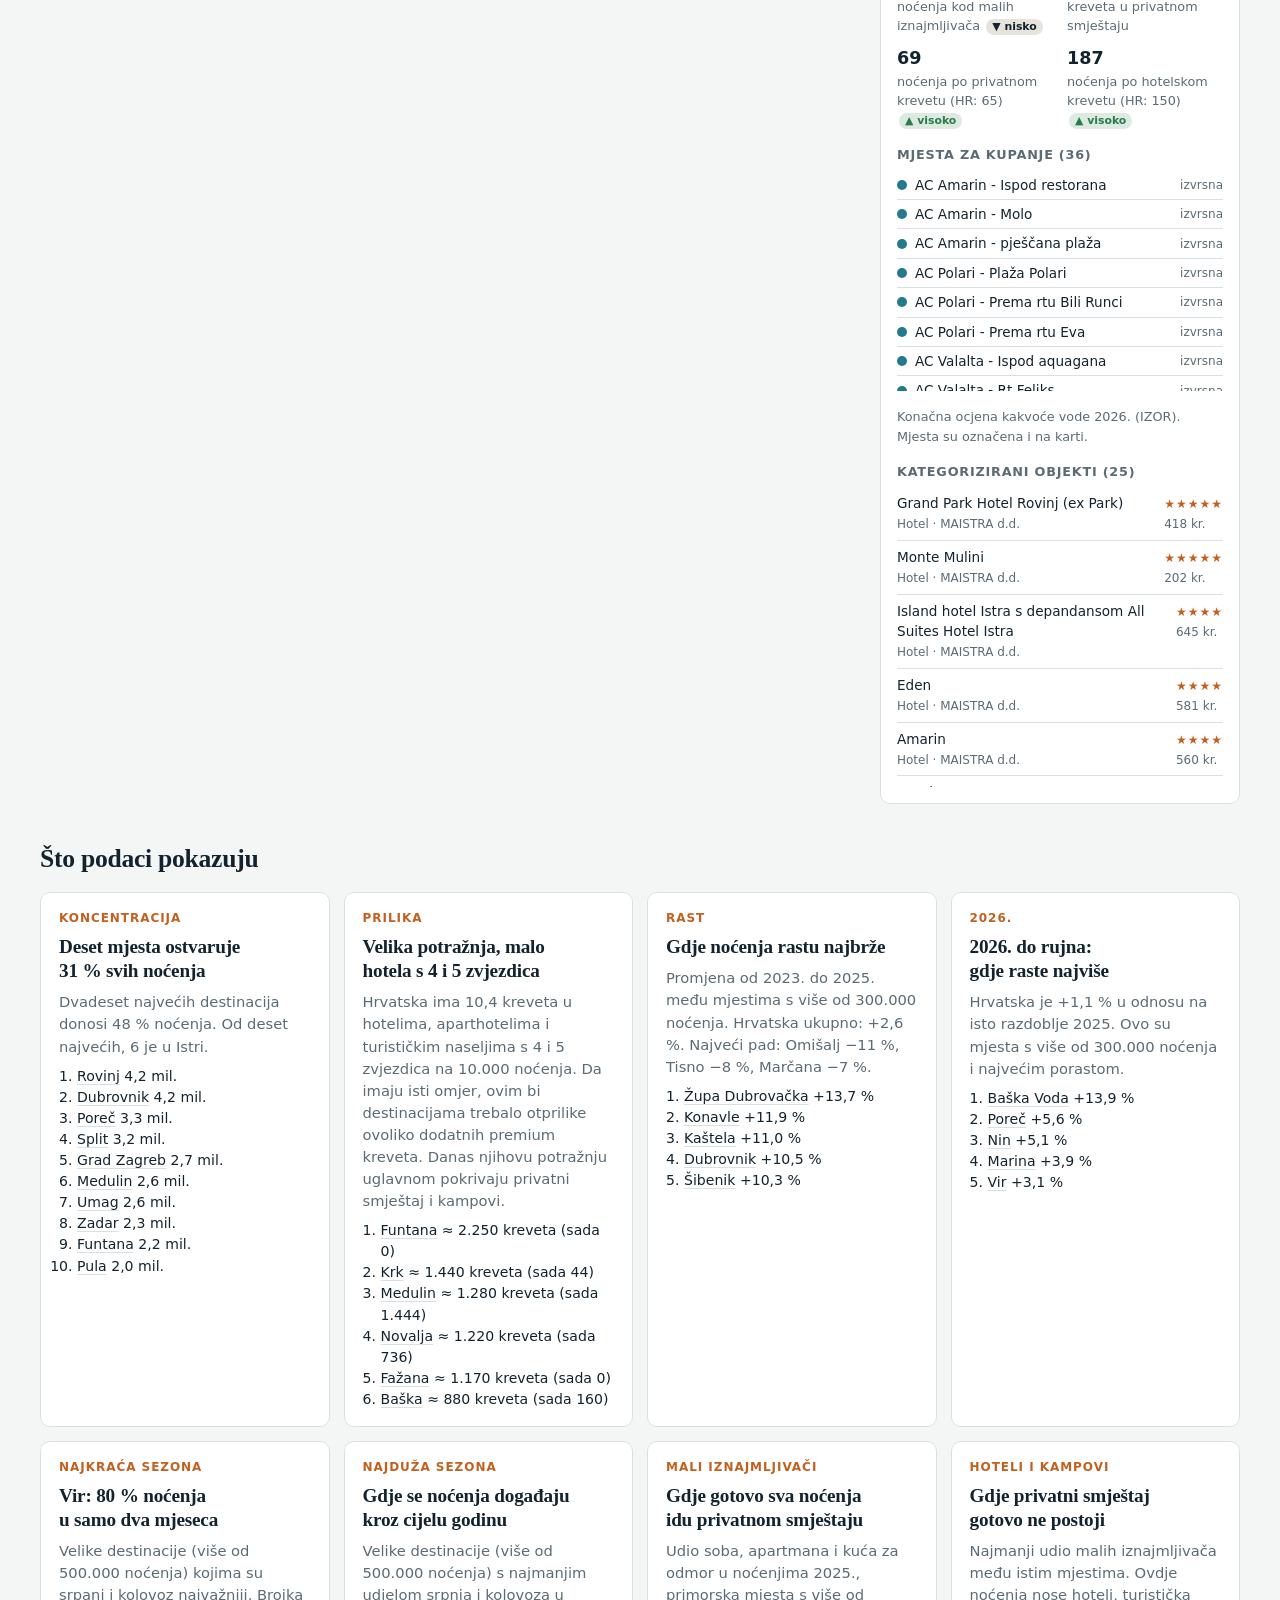
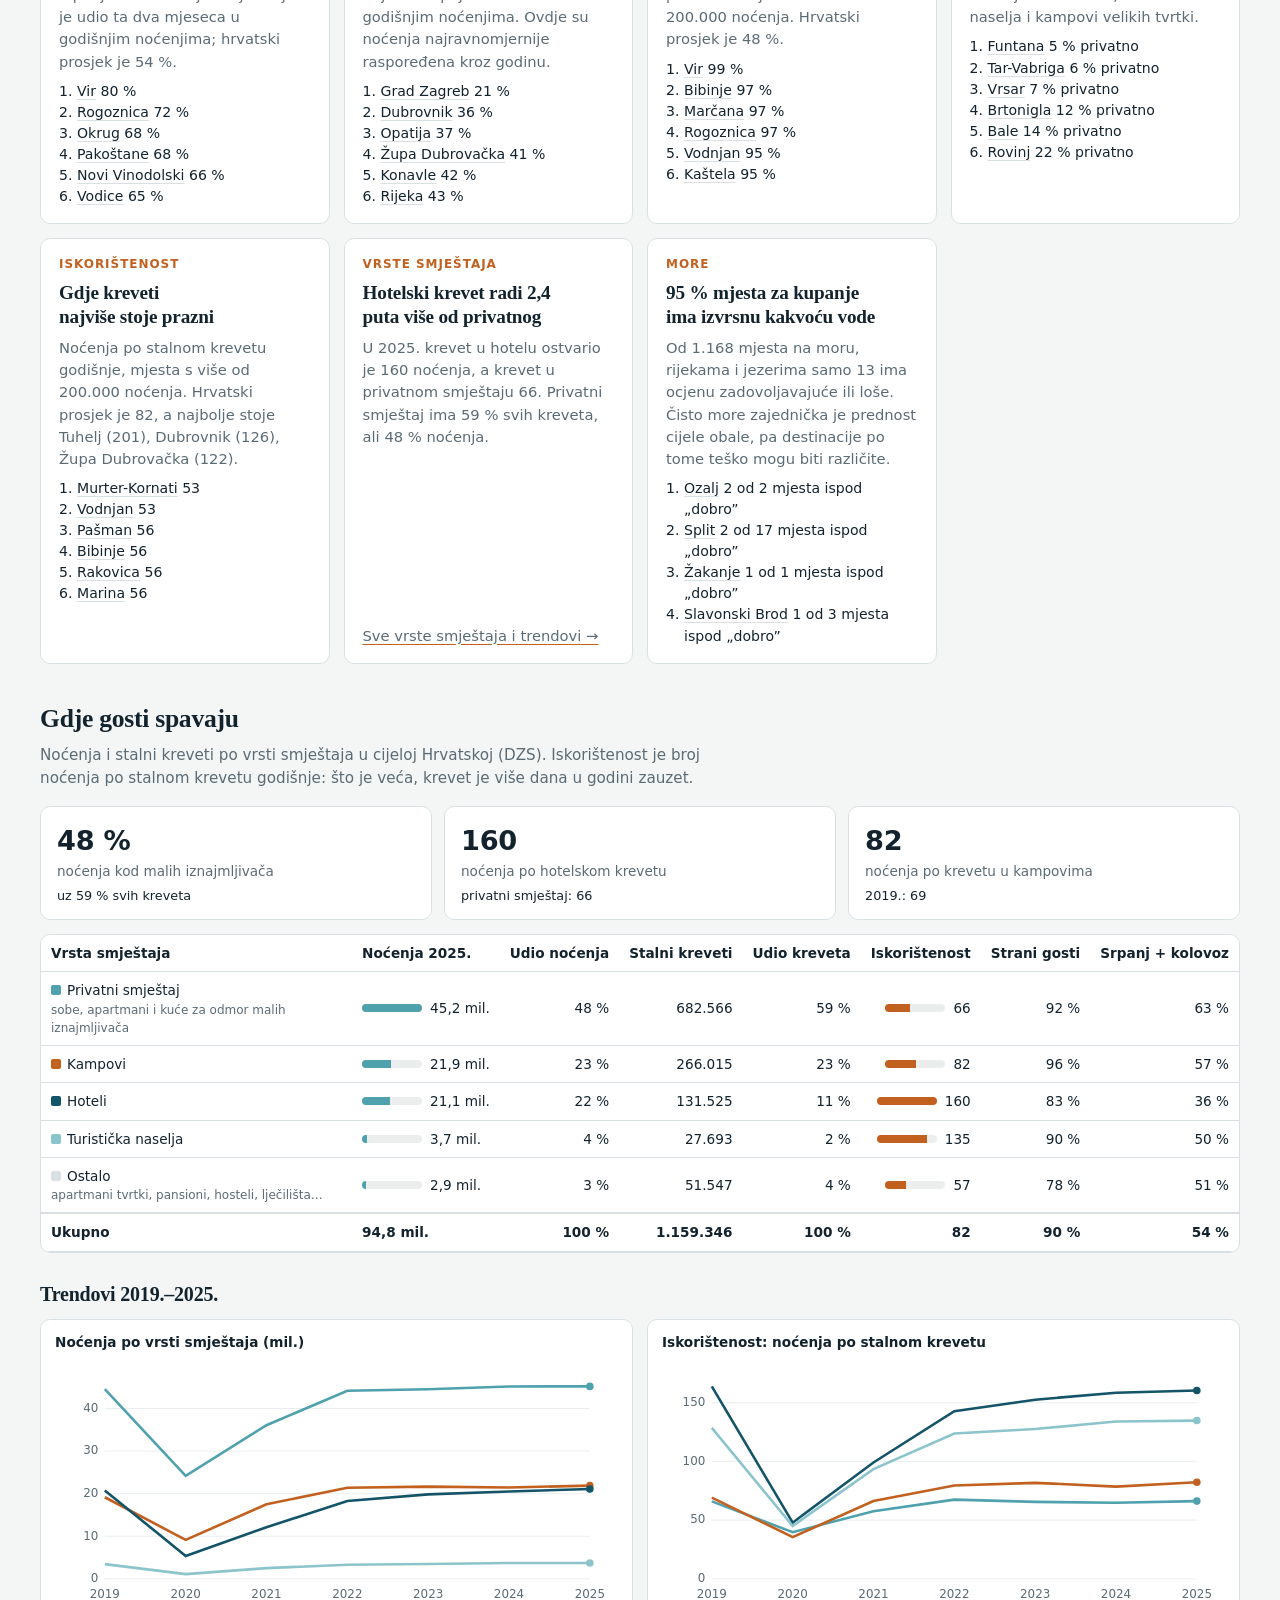
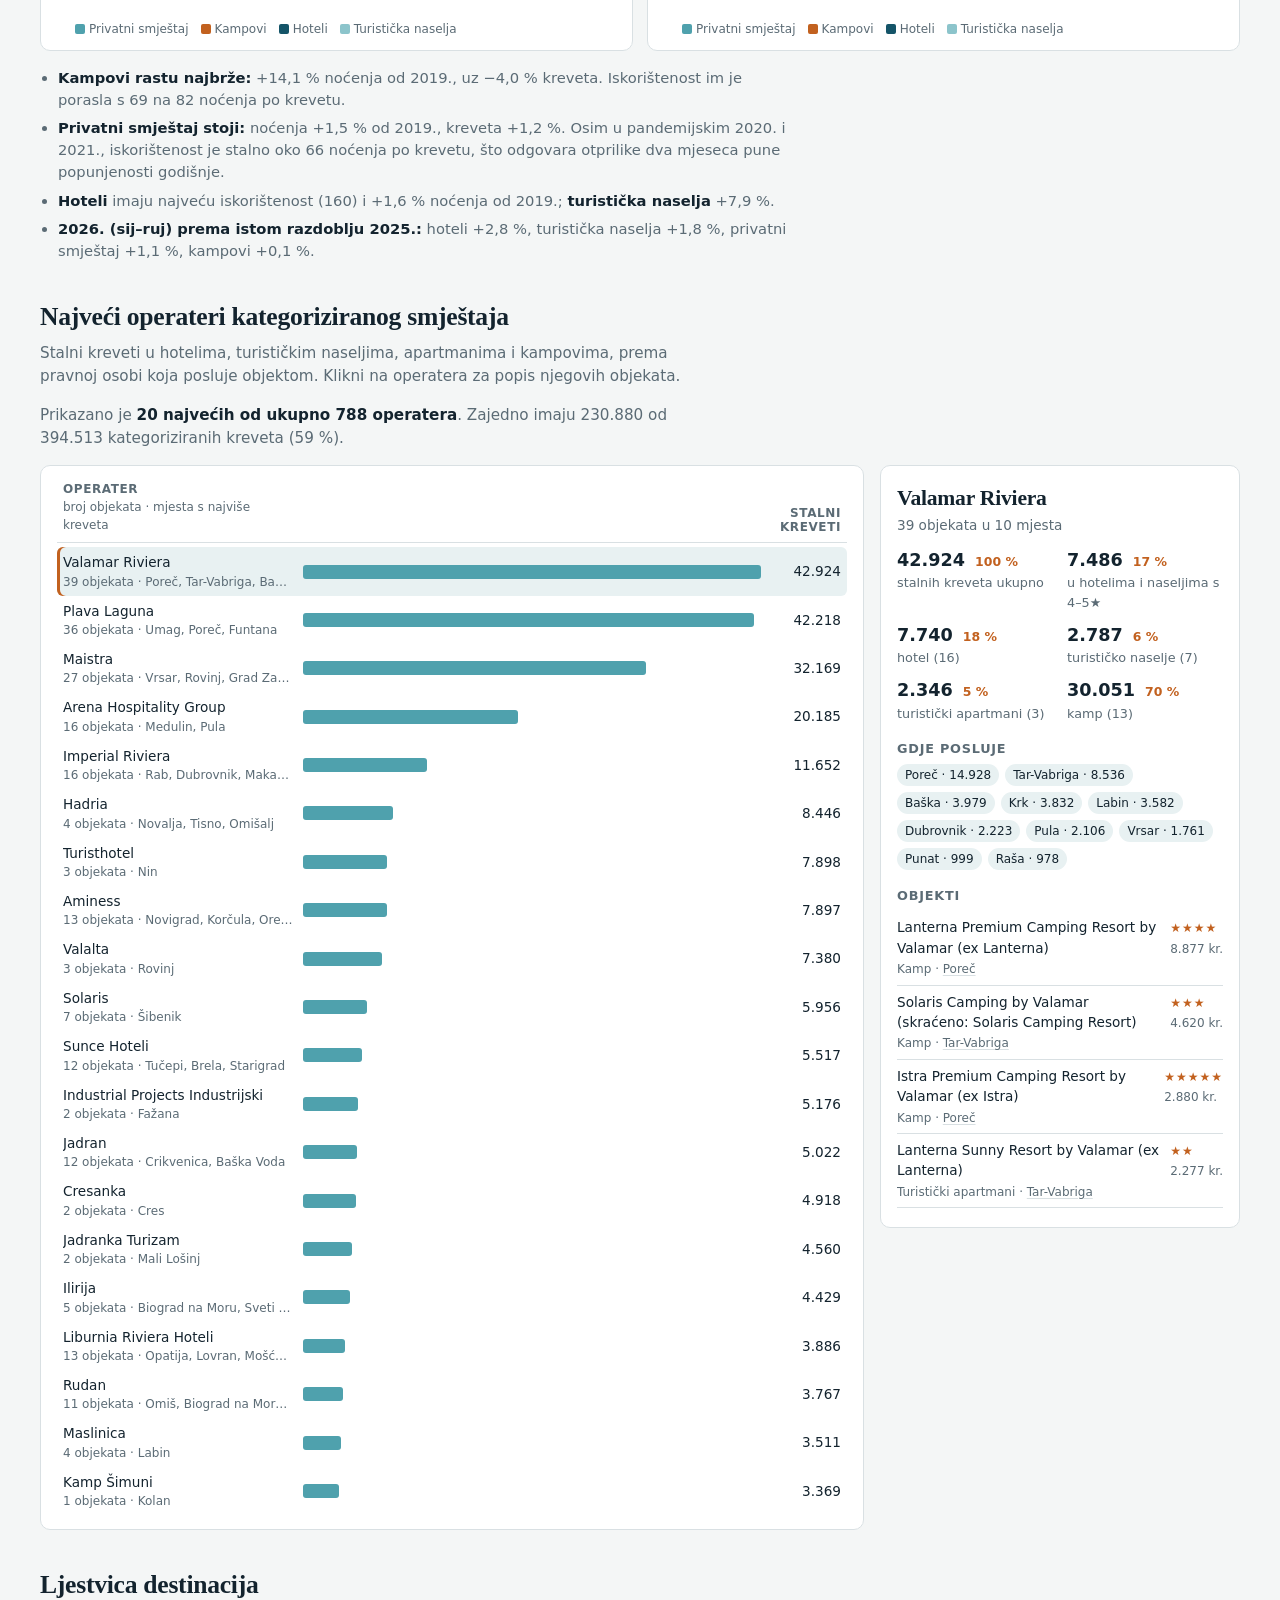
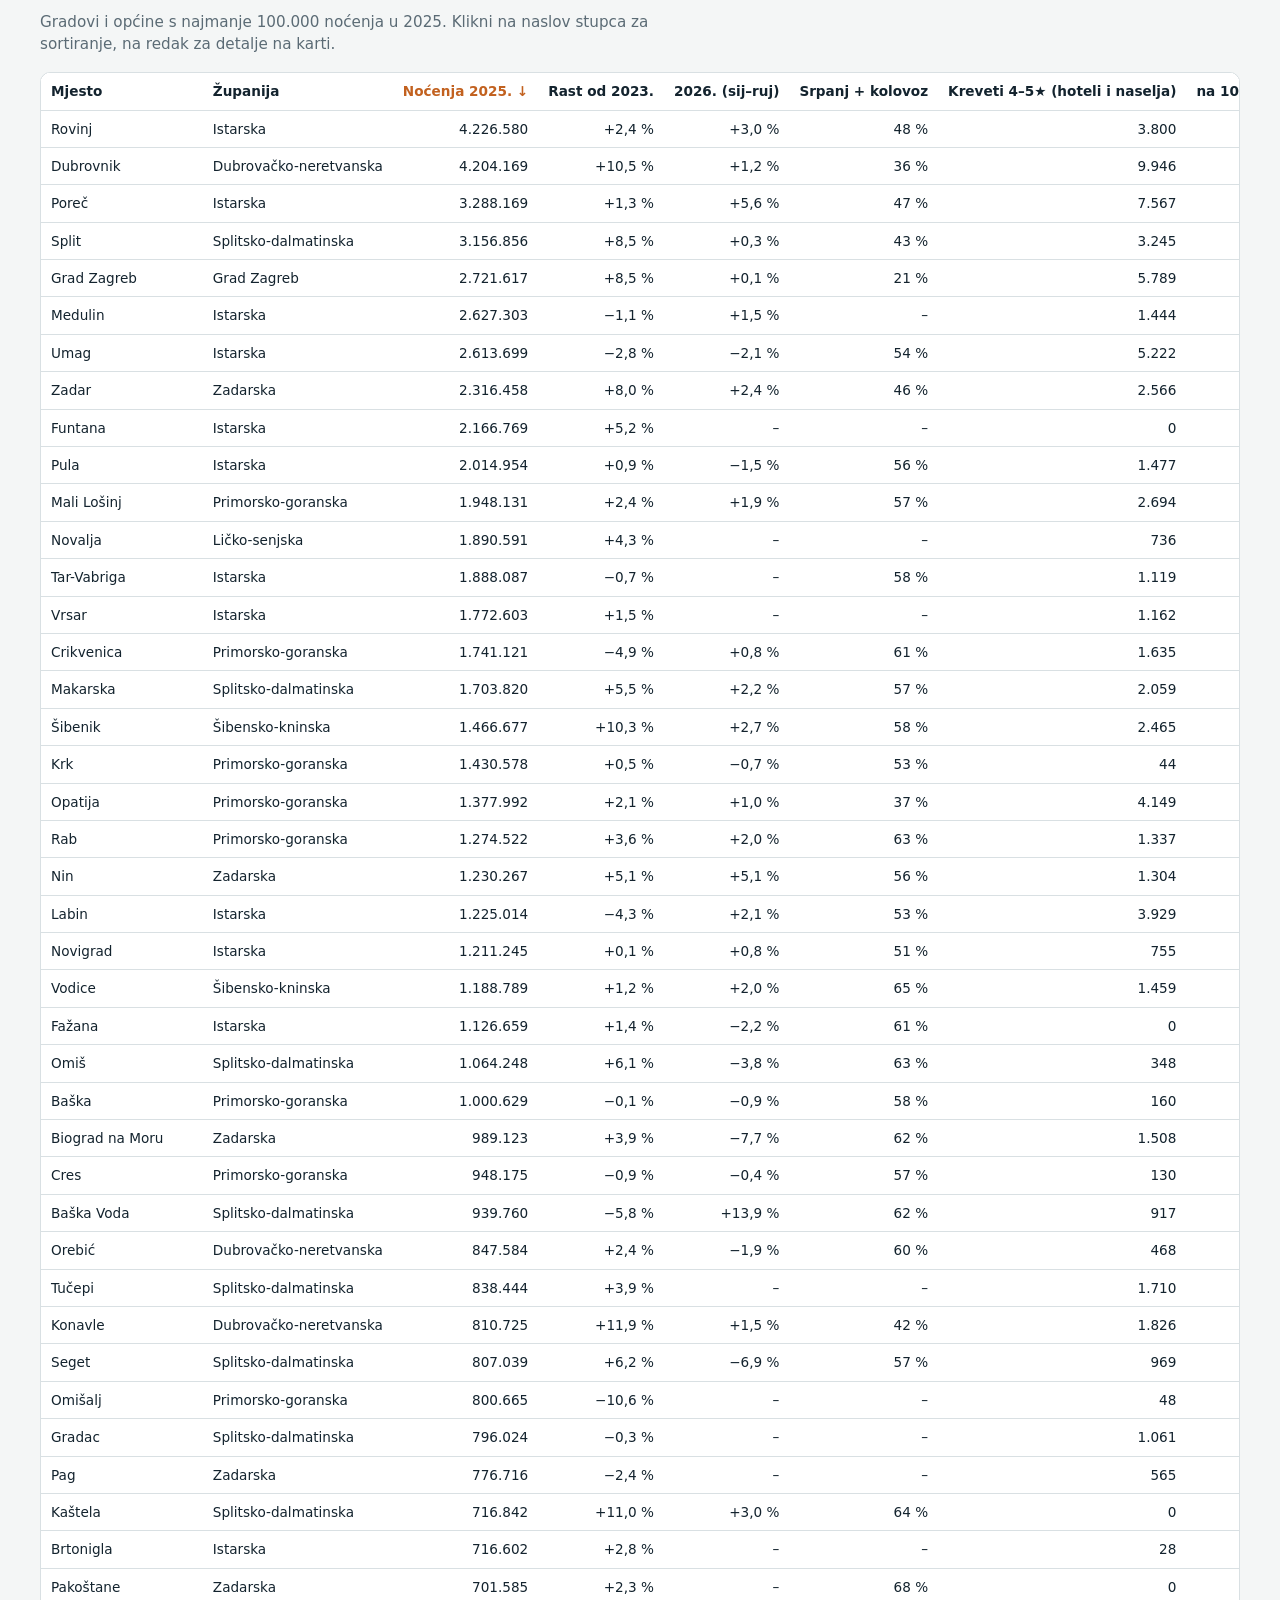
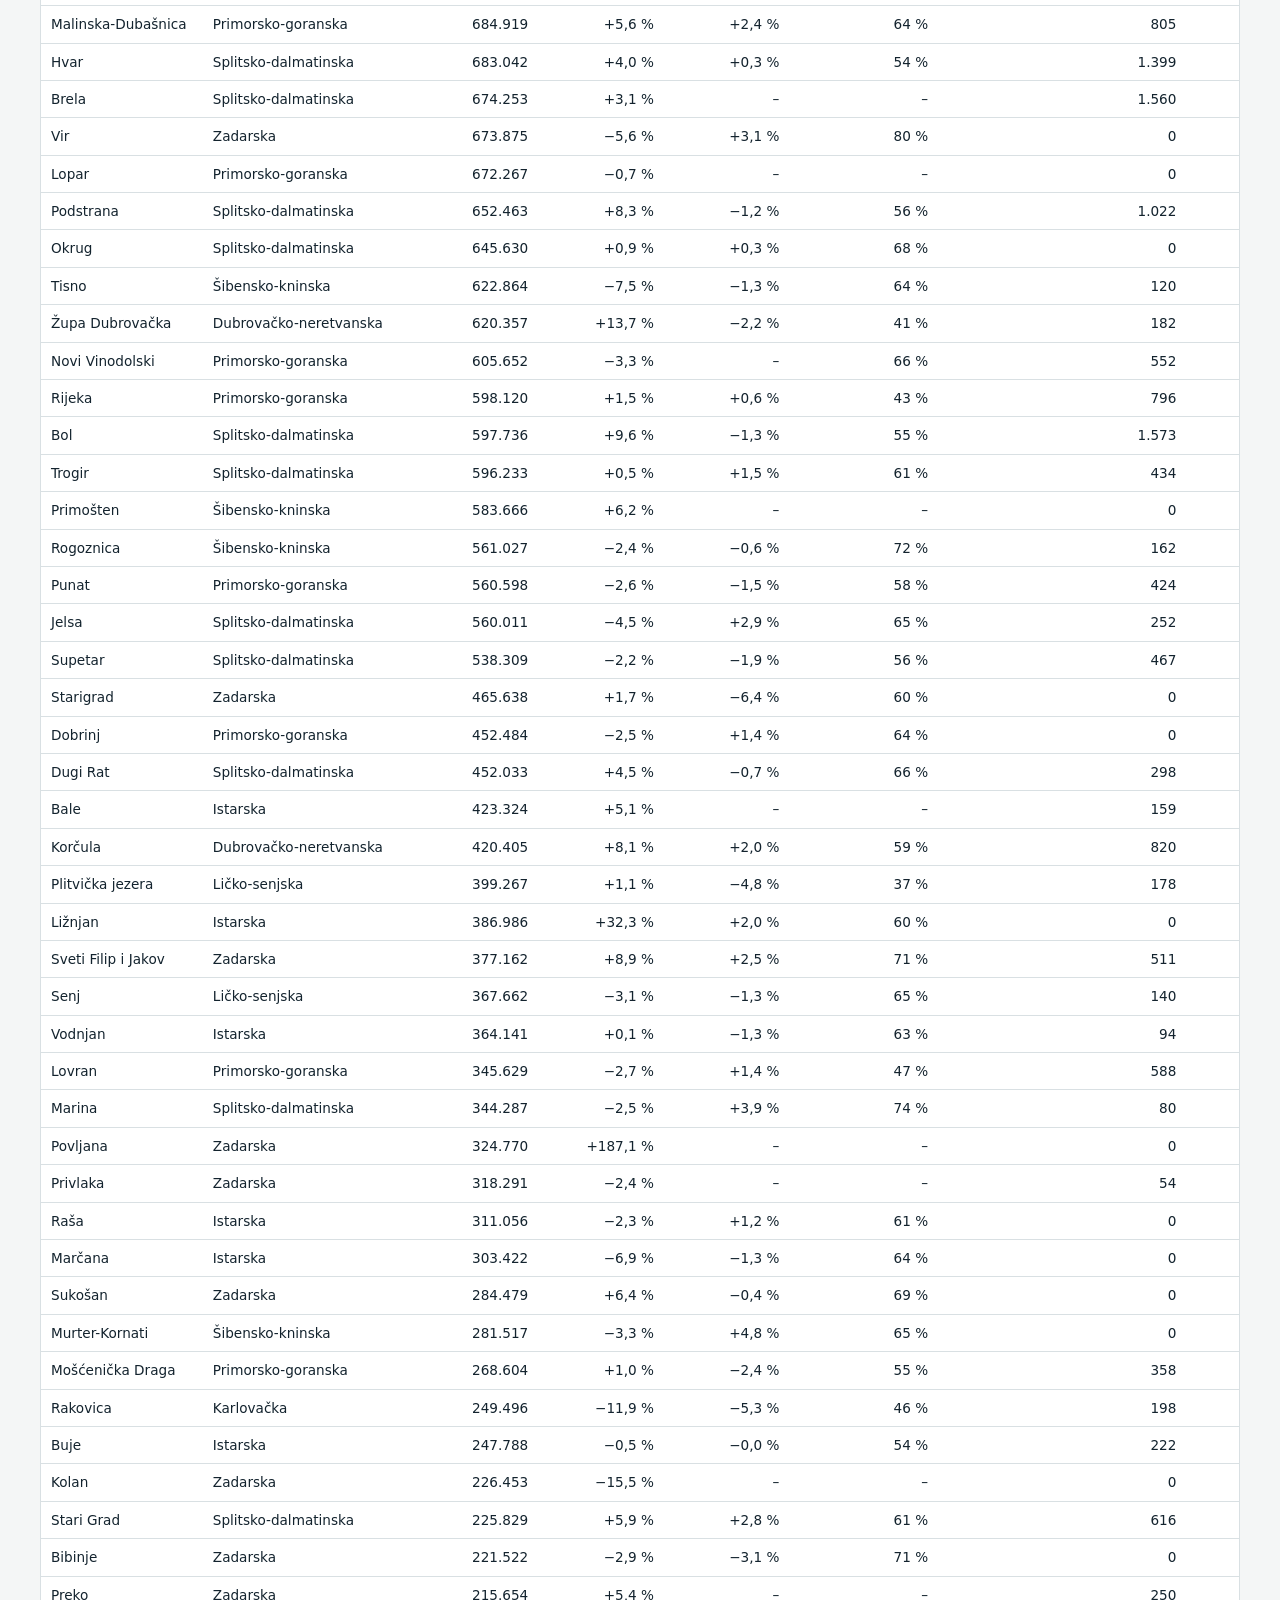
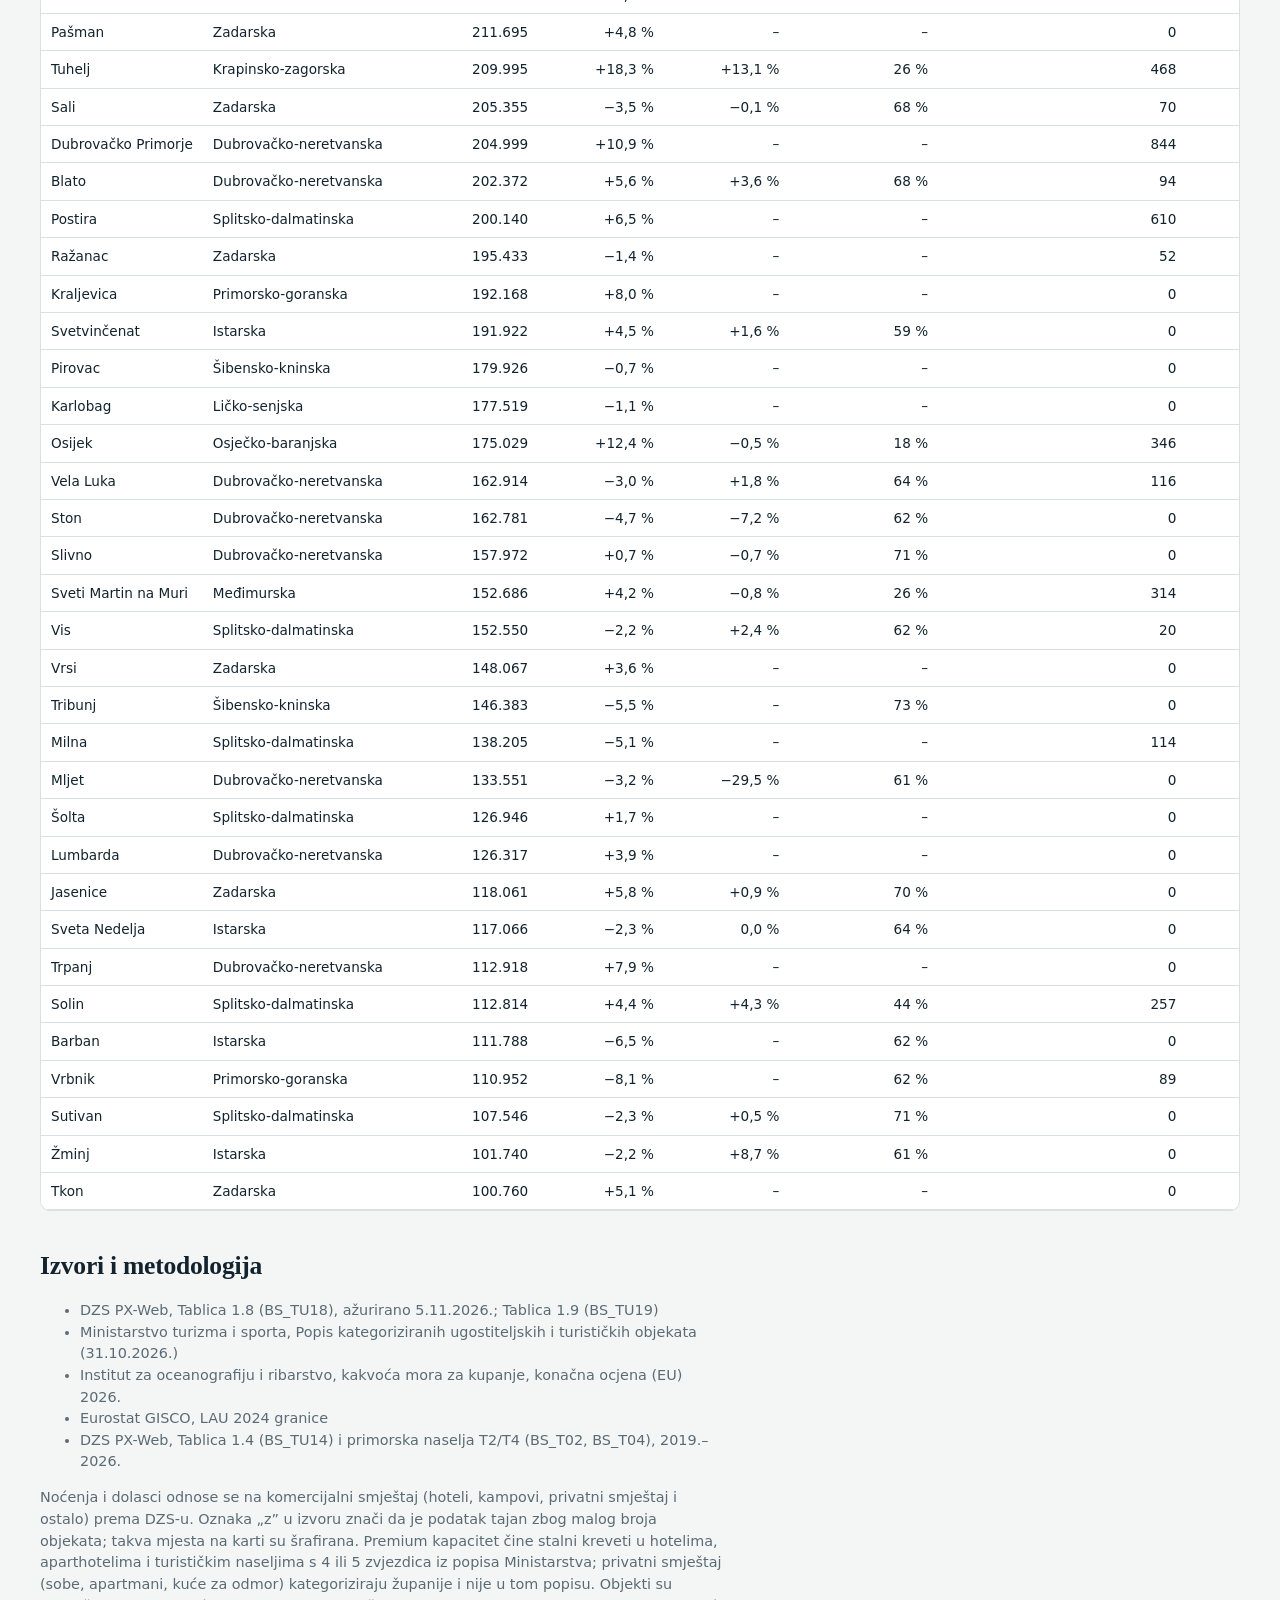
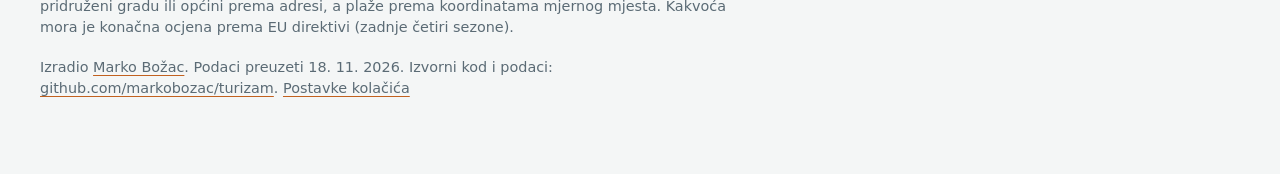
==== commit b8614dbd: "Nova sekcija 'Gdje gosti spavaju', kartice o malim iznajmljivačima i iskorištenosti, vrsta smještaja" ====
--- a/site/index.html
+++ b/site/index.html
@@ -65,6 +65,19 @@
     <div class="cards" id="insights"></div>
   </section>
 
+  <section class="types" aria-labelledby="vrste-h">
+    <h2 id="vrste-h">Gdje gosti spavaju</h2>
+    <p class="sub">Noćenja i stalni kreveti po vrsti smještaja u cijeloj Hrvatskoj (DZS). Iskorištenost je broj noćenja po stalnom krevetu godišnje: što je veća, krevet je više dana u godini zauzet.</p>
+    <div class="tkpis" id="typeKpis"></div>
+    <div class="tablewrap"><table id="typeTable"></table></div>
+    <h3 class="h3">Trendovi 2019.–2025.</h3>
+    <div class="trend2">
+      <figure class="chartbox"><figcaption>Noćenja po vrsti smještaja (mil.)</figcaption><div id="trendN"></div></figure>
+      <figure class="chartbox"><figcaption>Iskorištenost: noćenja po stalnom krevetu</figcaption><div id="trendO"></div></figure>
+    </div>
+    <ul class="tnotes" id="typeNotes"></ul>
+  </section>
+
   <section class="ops" aria-labelledby="ops-h">
     <h2 id="ops-h">Najveći operateri kategoriziranog smještaja</h2>
     <p class="sub">Stalni kreveti u hotelima, turističkim naseljima, apartmanima i kampovima, prema pravnoj osobi koja posluje objektom. Klikni na operatera za popis njegovih objekata.</p>
--- a/site/app.css
+++ b/site/app.css
@@ -153,6 +153,9 @@
 
 .opschart { background: var(--surface); border: 1px solid var(--line); border-radius: var(--r); padding: 14px 16px; }
 .oprow { display: grid; grid-template-columns: minmax(120px, 230px) 1fr 70px; gap: 10px; align-items: center; font: inherit; font-size: .85rem; color: var(--ink); width: 100%; text-align: left; background: none; border: 0; border-radius: 6px; padding: 5px 6px; cursor: pointer; }
+.ophead { display: grid; grid-template-columns: minmax(120px, 230px) 1fr 70px; gap: 10px; align-items: end; padding: 0 6px 8px; margin-bottom: 4px; border-bottom: 1px solid var(--line); font-size: .75rem; font-weight: 600; text-transform: uppercase; letter-spacing: .05em; color: var(--muted); }
+.ophead .where { display: block; text-transform: none; letter-spacing: 0; font-weight: 400; }
+.ophead .val { text-align: right; line-height: 1.2; }
 .oprow:hover { background: var(--sea-0); }
 .oprow[aria-pressed="true"] { background: var(--sea-0); box-shadow: inset 3px 0 0 var(--accent); }
 .oprow .barw { display: block; }
@@ -183,3 +186,25 @@
 .cbtn { display: flex; gap: 8px; flex-wrap: wrap; }
 .cbtn button { font: inherit; font-weight: 600; border-radius: 8px; padding: 8px 14px; cursor: pointer; border: 1px solid var(--ink); background: var(--ink); color: var(--bg); }
 .cbtn button.sec { background: transparent; color: var(--ink); border-color: var(--line); }
+
+.tbar { display: flex; height: 14px; border-radius: 4px; overflow: hidden; background: var(--nodata); }
+.tbar span { display: block; height: 100%; }
+.leg2.wrap { flex-wrap: wrap; gap: 4px 12px; margin-top: 6px; }
+
+.tkpis { display: grid; grid-template-columns: repeat(auto-fit, minmax(180px, 1fr)); gap: 12px; margin-bottom: 14px; }
+.types .h3 { font-size: 1.25rem; margin: 26px 0 10px; }
+.trend2 { display: grid; grid-template-columns: repeat(auto-fit, minmax(300px, 1fr)); gap: 14px; }
+.chartbox { margin: 0; background: var(--surface); border: 1px solid var(--line); border-radius: var(--r); padding: 12px 14px; }
+.chartbox figcaption { font-size: .85rem; font-weight: 600; margin-bottom: 6px; }
+.mchart.lc text { font-size: 11px; }
+.tnotes { margin: 16px 0 0; padding-left: 18px; max-width: 80ch; font-size: .92rem; color: var(--muted); display: grid; gap: 6px; }
+.tnotes b { color: var(--ink); }
+#typeTable td:first-child { white-space: normal; min-width: 180px; }
+.tsub { font-size: .75rem; color: var(--muted); }
+.sw2 { display: inline-block; width: 10px; height: 10px; border-radius: 2px; margin-right: 6px; vertical-align: 0; }
+.cbar { display: inline-block; width: 60px; height: 8px; background: var(--nodata); border-radius: 4px; margin-right: 8px; vertical-align: 1px; overflow: hidden; }
+.cbar i { display: block; height: 100%; background: var(--sea-3); }
+.cbar.o i { background: var(--accent); }
+tr.nohover { cursor: default; }
+tr.nohover:hover { background: none; }
+tr.tot td { font-weight: 650; border-top: 2px solid var(--line); }
